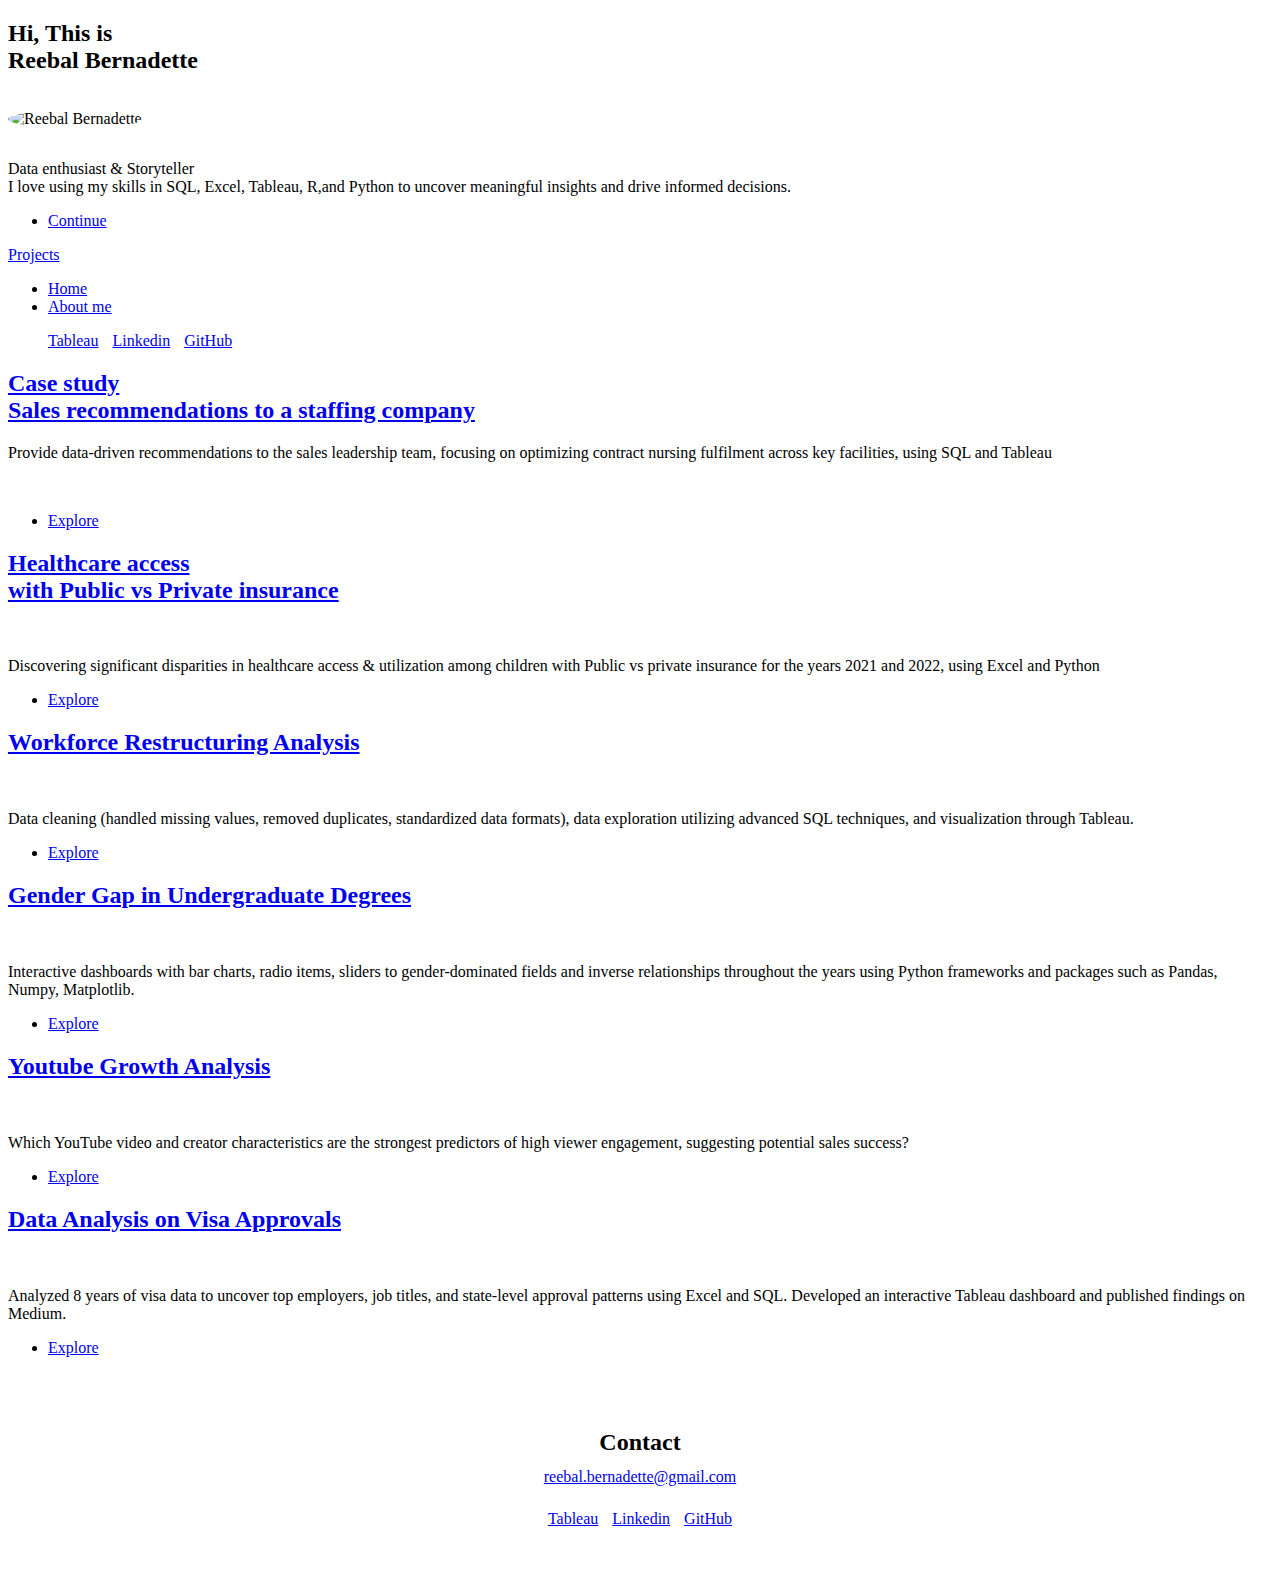
==== index.html @ a6f671ab "Update index.html" ====
<!DOCTYPE HTML>
<!--
	Massively by HTML5 UP
	html5up.net | @ajlkn
	Free for personal and commercial use under the CCA 3.0 license (html5up.net/license)
-->
<html>
	<head>
		<title>Reebal Bernadette's Portfolio</title>
		<meta charset="utf-8" />
		<meta name="viewport" content="width=device-width, initial-scale=1, user-scalable=no" />
		<link rel="stylesheet" href="assets/css/main.css" />
		<noscript><link rel="stylesheet" href="assets/css/noscript.css" /></noscript>
	</head>
	<body class="is-preload">

		<!-- Wrapper -->
			<div id="wrapper" class="fade-in">

				<!-- Intro -->
					<div id="intro">
						<h2>Hi, This is<br />
						Reebal Bernadette</h2>
						<img src="./images/me3.jpeg" alt="Reebal Bernadette" style="width: 200px; height: auto; border-radius: 50%; margin: 1em 0;">
						<p>Data enthusiast & Storyteller <br />
						I love using my skills in SQL, Excel, Tableau, R,and Python to uncover meaningful insights and drive informed decisions.</p>
						<ul class="actions">
							<li><a href="#header" class="button icon solid solo fa-arrow-down scrolly">Continue</a></li>
						</ul>
					</div>

				<!-- Header -->
					<header id="header">
						<a href="index.html" class="logo">Projects</a>
					</header>

				<!-- Nav -->
					<nav id="nav">
						<ul class="links">
							<li class="active"><a href="index.html">Home</a></li>
							<li><a href="aboutme.html">About me</a></li>
						</ul>
						<ul class="icons">
							<li style="display: inline; margin-right: 10px;">
								<a href="https://public.tableau.com/app/profile/reebal.bernadette/vizzes" class="icon-tableau-icon-svgrepo-com"><span class="label">Tableau</span></a>
							</li>
							<li style="display: inline; margin-right: 10px;">
								<a href="https://www.linkedin.com/in/reebal-bernadette/" class="icon brands alt fa-linkedin"><span class="label">Linkedin</span></a>
							</li>
							<li style="display: inline;">
								<a href="https://github.com/Reebal/Projects" class="icon brands alt fa-github"><span class="label">GitHub</span></a>
							</li>
						</ul>
					</nav>

				<!-- Main -->
					<div id="main">
						<!-- Featured Post -->
						<article class="post featured">
							<header class="major">
								
								<h2><a href="https://github.com/Reebal/Projects/blob/main/Case%20study%3A%20sales%20recommendations%20to%20company%20XYZ/case_study.pdf">Case study <br /> Sales recommendations to a staffing company
								</a></h2>
								<p>Provide data-driven recommendations to the sales leadership team, 
									focusing on optimizing contract nursing fulfilment across key facilities, using SQL and Tableau</p>
							</header>
							<a href="https://github.com/Reebal/Projects/blob/main/Case%20study%3A%20sales%20recommendations%20to%20company%20XYZ/case_study.pdf" class="image main"><img src="images/case_study.jpg" alt="" /></a>
							<ul class="actions special">
								<li><a href="https://github.com/Reebal/Projects/blob/main/Case%20study%3A%20sales%20recommendations%20to%20company%20XYZ/case_study.pdf" class="button large">Explore</a></li>
							</ul>
						</article>

			
								

						<!-- Posts -->
							<section class="posts">
			

								<article>
									<header>
									
										<h2><a href="https://github.com/Reebal/Projects/blob/main/Insurance_health(Excel%2C%20Python)/Insurance_health_comparison.pdf">Healthcare access <br /> with Public vs Private insurance
										</a></h2>
									</header>
									<a href="https://github.com/Reebal/Projects/blob/main/Insurance_health(Excel%2C%20Python)/Insurance_health_comparison.pdf" class="image fit"><img src="images/pic1.jpeg" alt="" /></a>
									<p>Discovering significant disparities in healthcare access & utilization among children with 
										Public vs private insurance for the years 2021 and 2022, using Excel and Python</p>
									<ul class="actions special">
										<li><a href="https://github.com/Reebal/Projects/blob/main/Insurance_health(Excel%2C%20Python)/Insurance_health_comparison.pdf" class="button">Explore</a></li>
									</ul>
							</article>
								<article>
									<header>
										
										<h2><a href="https://github.com/Reebal/Projects/blob/main/data_cleaning_exploration(MySQL%2C%20Tableau)/Data_cleaning_exploration.pdf">Workforce Restructuring Analysis<br />
										</a></h2>
									</header>
									<a href="https://github.com/Reebal/Projects/blob/main/data_cleaning_exploration(MySQL%2C%20Tableau)/Data_cleaning_exploration.pdf" class="image fit"><img src="images/workforce.jpeg" alt="" /></a>
									<p>Data cleaning (handled missing values, removed duplicates, standardized data formats), data exploration utilizing advanced SQL techniques, and visualization through Tableau.</p>
									<ul class="actions special">
										<li><a href="https://github.com/Reebal/Projects/blob/main/data_cleaning_exploration(MySQL%2C%20Tableau)/Data_cleaning_exploration.pdf" class="button">Explore</a></li>
									</ul>
								</article>
								<article>
									<header>
										
										<h2><a href="https://github.com/Reebal/Projects/blob/main/data-manipulation-visualization-analysing-gender-gap/Analysing%20the%20gender%20gap%20in%20college%20degrees.ipynb">Gender Gap in Undergraduate Degrees<br />
										</a></h2>
									</header>
									<a href="https://github.com/Reebal/Projects/blob/main/data-manipulation-visualization-analysing-gender-gap/Analysing%20the%20gender%20gap%20in%20college%20degrees.ipynb" class="image fit"><img src="images/gendergap.jpg" alt="" /></a>
									<p>Interactive dashboards with bar charts, radio items, sliders to gender-dominated fields and inverse relationships throughout the years
										using Python frameworks and packages such as Pandas, Numpy, Matplotlib. 
										</p>
									<ul class="actions special">
										<li><a href="https://github.com/Reebal/Projects/blob/main/data-manipulation-visualization-analysing-gender-gap/Analysing%20the%20gender%20gap%20in%20college%20degrees.ipynb" class="button">Explore</a></li>
									</ul>
								</article>
								<article>
									<header>
										
										<h2><a href="https://github.com/Reebal/Projects/blob/main/Empirical-research-factors%20influencing%20YouTube%20video%20success/Youtube_growth_analysis.pdf">Youtube Growth Analysis<br />
										</a></h2>
									</header>
									<a href="https://github.com/Reebal/Projects/blob/main/Empirical-research-factors%20influencing%20YouTube%20video%20success/Youtube_growth_analysis.pdf" class="image fit"><img src="images/youtube.jpeg" alt="" /></a>
									<p>Which YouTube video and creator characteristics are the strongest predictors of high viewer engagement, suggesting potential sales success?</p>
									<ul class="actions special">
										<li><a href="https://github.com/Reebal/Projects/blob/main/Empirical-research-factors%20influencing%20YouTube%20video%20success/Youtube_growth_analysis.pdf" class="button">Explore</a></li>
									</ul>
								</article>
								<article>
									<header>
										<h2><a href="https://github.com/Reebal/Projects/blob/main/H1B/H1B-trends_and_insights.pdf">Data Analysis on Visa Approvals<br />
										</a></h2>
									</header>
									<a href="https://github.com/Reebal/Projects/blob/main/H1B/H1B-trends_and_insights.pdf" class="image fit"><img src="images/visa.jpeg" alt="" /></a>
									<p>Analyzed 8 years of visa data to uncover top employers, job titles, and state-level approval patterns using Excel and SQL. 
										Developed an interactive Tableau dashboard and published findings on Medium.</p>
									<ul class="actions special">
										<li><a href="https://github.com/Reebal/Projects/blob/main/H1B/H1B-trends_and_insights.pdf" class="button">Explore</a></li>
									</ul>
								</article>
	
							</section>

						<!-- Footer -->
							

					</div>

					<!-- Footer -->
					<footer id="footer" style="padding: 2rem 0; text-align: center;">
						<section>
							<h3 style="font-size: 1.5em; margin-bottom: 0.5em;">Contact</h3> <!-- Larger font and centered -->
							<div style="margin: 0.5em 0;">
								<a href="mailto:info@untitled.tld" style="display: inline-block;">reebal.bernadette@gmail.com</a>
							</div> <!-- Email underneath, centered using div -->
							<ul class="icons alt" style="list-style: none; padding: 0; display: inline-block;">
								<li style="display: inline; margin-right: 10px;">
									<a href="https://public.tableau.com/app/profile/reebal.bernadette/vizzes" class="icon-tableau-icon-svgrepo-com"><span class="label">Tableau</span></a>
								</li>
								<li style="display: inline; margin-right: 10px;">
									<a href="https://www.linkedin.com/in/reebal-bernadette/" class="icon brands alt fa-linkedin"><span class="label">Linkedin</span></a>
								</li>
								<li style="display: inline;">
									<a href="https://github.com/Reebal/Projects" class="icon brands alt fa-github"><span class="label">GitHub</span></a>
								</li>
							</ul>
						</section>
					</footer>

				<!-- Footer -->
					<!-- <footer id="footer"> -->
						<!-- <section>
							<form method="post" action="#">
								<div class="fields">
									<div class="field">
										<label for="name">Name</label>
										<input type="text" name="name" id="name" />
									</div>
									<div class="field">
										<label for="email">Email</label>
										<input type="text" name="email" id="email" />
									</div>
									<div class="field">
										<label for="message">Message</label>
										<textarea name="message" id="message" rows="3"></textarea>
									</div>
								</div>
								<ul class="actions">
									<li><input type="submit" value="Send Message" /></li>
								</ul>
							</form>
						</section> -->
						<!-- <section class="split contact">
							<section class="alt">
								<h3>Address</h3>
								<p>1234 Somewhere Road #87257<br />
								Nashville, TN 00000-0000</p>
							</section>
							<section>
								<h3>Phone</h3>
								<p><a href="#">(000) 000-0000</a></p>
							</section>
							<section>
								<h3>Email</h3>
								<p><a href="#">info@untitled.tld</a></p>
							</section>
							<section>
								<h3>Social</h3>
								<ul class="icons alt">
									<li><a href="#" class="icon brands alt fa-twitter"><span class="label">Twitter</span></a></li>
									<li><a href="#" class="icon brands alt fa-facebook-f"><span class="label">Facebook</span></a></li>
									<li><a href="#" class="icon brands alt fa-instagram"><span class="label">Instagram</span></a></li>
									<li><a href="#" class="icon brands alt fa-github"><span class="label">GitHub</span></a></li>
								</ul>
							</section>
						</section>
					</footer> -->

				

			</div>

		<!-- Scripts -->
			<script src="assets/js/jquery.min.js"></script>
			<script src="assets/js/jquery.scrollex.min.js"></script>
			<script src="assets/js/jquery.scrolly.min.js"></script>
			<script src="assets/js/browser.min.js"></script>
			<script src="assets/js/breakpoints.min.js"></script>
			<script src="assets/js/util.js"></script>
			<script src="assets/js/main.js"></script>

	</body>
</html>
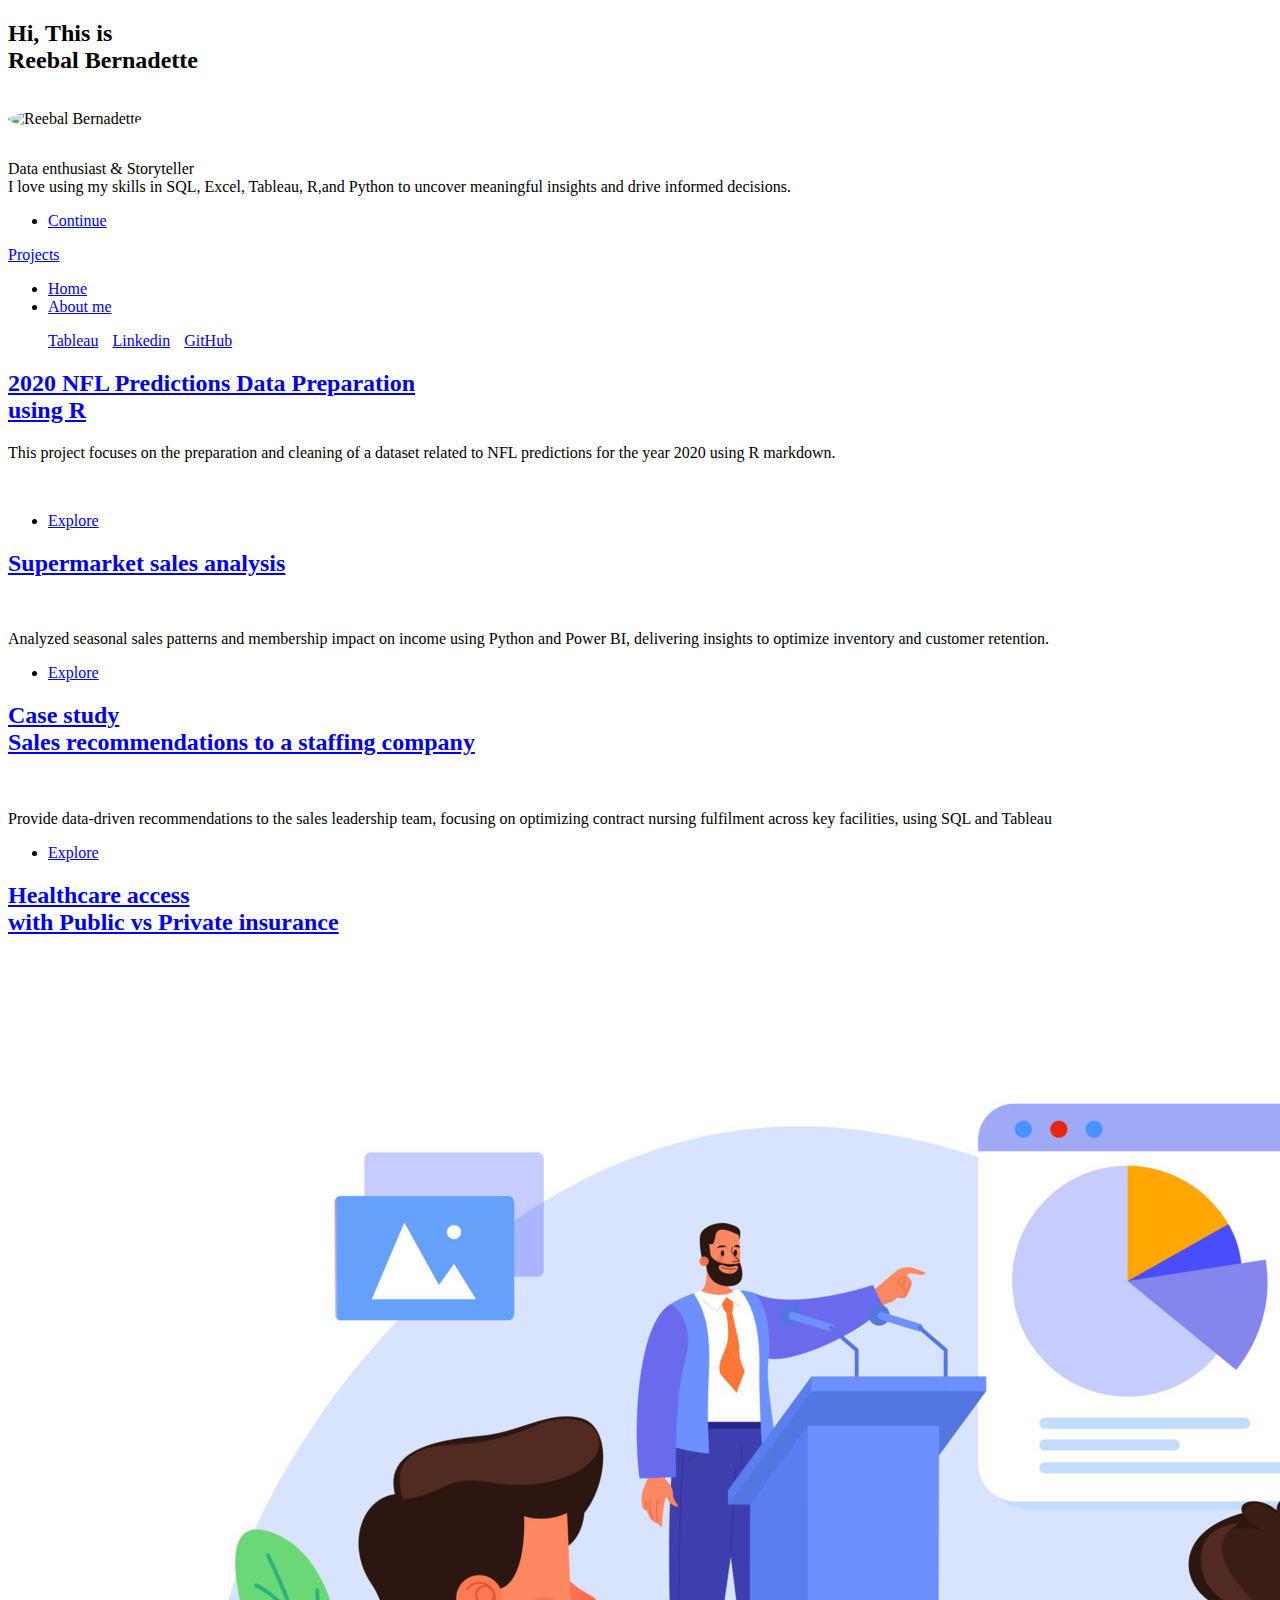
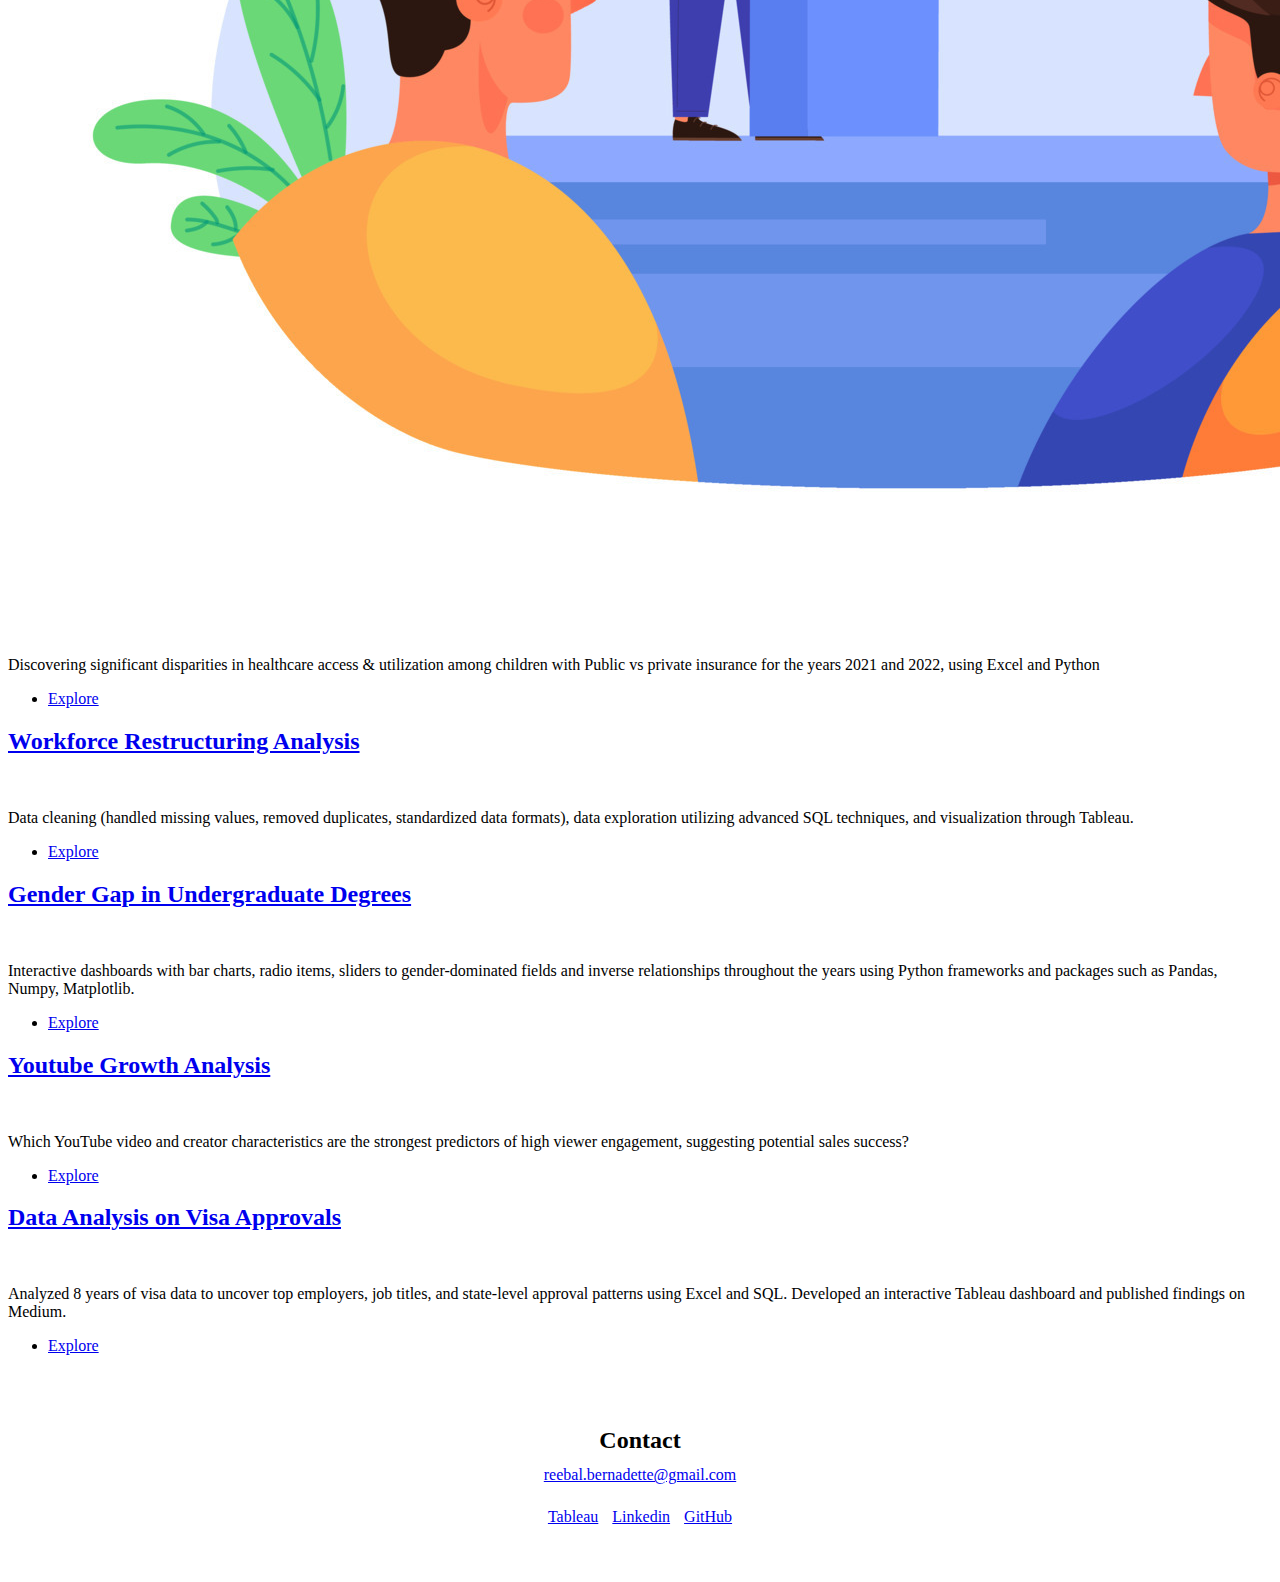
==== commit db933540: "Add files via upload" ====
--- a/index.html
+++ b/index.html
@@ -56,17 +56,17 @@
 				<!-- Main -->
 					<div id="main">
 						<!-- Featured Post -->
-						<article class="post featured">
+
+						<article class="post featured"></article>
 							<header class="major">
 								
-								<h2><a href="https://github.com/Reebal/Projects/blob/main/Case%20study%3A%20sales%20recommendations%20to%20company%20XYZ/case_study.pdf">Case study <br /> Sales recommendations to a staffing company
+								<h2><a href="https://github.com/Reebal/Projects/blob/main/2020%20NFL%20Predictions%20Data%20Preparation%20using%20R/data_prep_nfl.html">2020 NFL Predictions Data Preparation <br /> using R
 								</a></h2>
-								<p>Provide data-driven recommendations to the sales leadership team, 
-									focusing on optimizing contract nursing fulfilment across key facilities, using SQL and Tableau</p>
+								<p>This project focuses on the preparation and cleaning of a dataset related to NFL predictions for the year 2020 using R markdown.</p>
 							</header>
-							<a href="https://github.com/Reebal/Projects/blob/main/Case%20study%3A%20sales%20recommendations%20to%20company%20XYZ/case_study.pdf" class="image main"><img src="images/case_study.jpg" alt="" /></a>
+							<a href="https://github.com/Reebal/Projects/blob/main/2020%20NFL%20Predictions%20Data%20Preparation%20using%20R/data_prep_nfl.html" class="image main"><img src="images/nfl.jpg" alt="" /></a>
 							<ul class="actions special">
-								<li><a href="https://github.com/Reebal/Projects/blob/main/Case%20study%3A%20sales%20recommendations%20to%20company%20XYZ/case_study.pdf" class="button large">Explore</a></li>
+								<li><a href="https://github.com/Reebal/Projects/blob/main/2020%20NFL%20Predictions%20Data%20Preparation%20using%20R/data_prep_nfl.html" class="button large">Explore</a></li>
 							</ul>
 						</article>
 
@@ -75,6 +75,31 @@
 
 						<!-- Posts -->
 							<section class="posts">
+								<article></article>
+									<header>
+									
+										<h2><a href="https://github.com/Reebal/Projects/blob/main/supermarket_sales_analysis/supermarket_sales.ipynb">Supermarket sales analysis <br />
+										</a></h2>
+									</header>
+									<a href="https://github.com/Reebal/Projects/blob/main/supermarket_sales_analysis/supermarket_sales.ipynb" class="image fit"><img src="images/supermarket.jpeg" alt="" /></a>
+									<p>Analyzed seasonal sales patterns and membership impact on income using Python and Power BI, delivering insights to optimize inventory and customer retention.</p>
+									<ul class="actions special">
+										<li><a href="https://github.com/Reebal/Projects/blob/main/supermarket_sales_analysis/supermarket_sales.ipynb" class="button">Explore</a></li>
+									</ul>
+							</article>
+								<article></article>
+									<header>
+									
+										<h2><a href="https://github.com/Reebal/Projects/blob/main/Case%20study%3A%20sales%20recommendations%20to%20company%20XYZ/case_study.pdf">Case study <br /> Sales recommendations to a staffing company
+										</a></h2>
+									</header>
+									<a href="https://github.com/Reebal/Projects/blob/main/Case%20study%3A%20sales%20recommendations%20to%20company%20XYZ/case_study.pdf" class="image fit"><img src="images/pic1.jpeg" alt="" /></a>
+									<p>Provide data-driven recommendations to the sales leadership team, 
+										focusing on optimizing contract nursing fulfilment across key facilities, using SQL and Tableau</p>
+									<ul class="actions special">
+										<li><a href="https://github.com/Reebal/Projects/blob/main/Case%20study%3A%20sales%20recommendations%20to%20company%20XYZ/case_study.pdf" class="button">Explore</a></li>
+									</ul>
+							</article>
 			
 
 								<article>
@@ -83,7 +108,7 @@
 										<h2><a href="https://github.com/Reebal/Projects/blob/main/Insurance_health(Excel%2C%20Python)/Insurance_health_comparison.pdf">Healthcare access <br /> with Public vs Private insurance
 										</a></h2>
 									</header>
-									<a href="https://github.com/Reebal/Projects/blob/main/Insurance_health(Excel%2C%20Python)/Insurance_health_comparison.pdf" class="image fit"><img src="images/pic1.jpeg" alt="" /></a>
+									<a href="https://github.com/Reebal/Projects/blob/main/Insurance_health(Excel%2C%20Python)/Insurance_health_comparison.pdf" class="image fit"><img src="images/case_study.jpg" alt="" /></a>
 									<p>Discovering significant disparities in healthcare access & utilization among children with 
 										Public vs private insurance for the years 2021 and 2022, using Excel and Python</p>
 									<ul class="actions special">
@@ -232,4 +257,4 @@
 			<script src="assets/js/main.js"></script>
 
 	</body>
-</html>
+</html>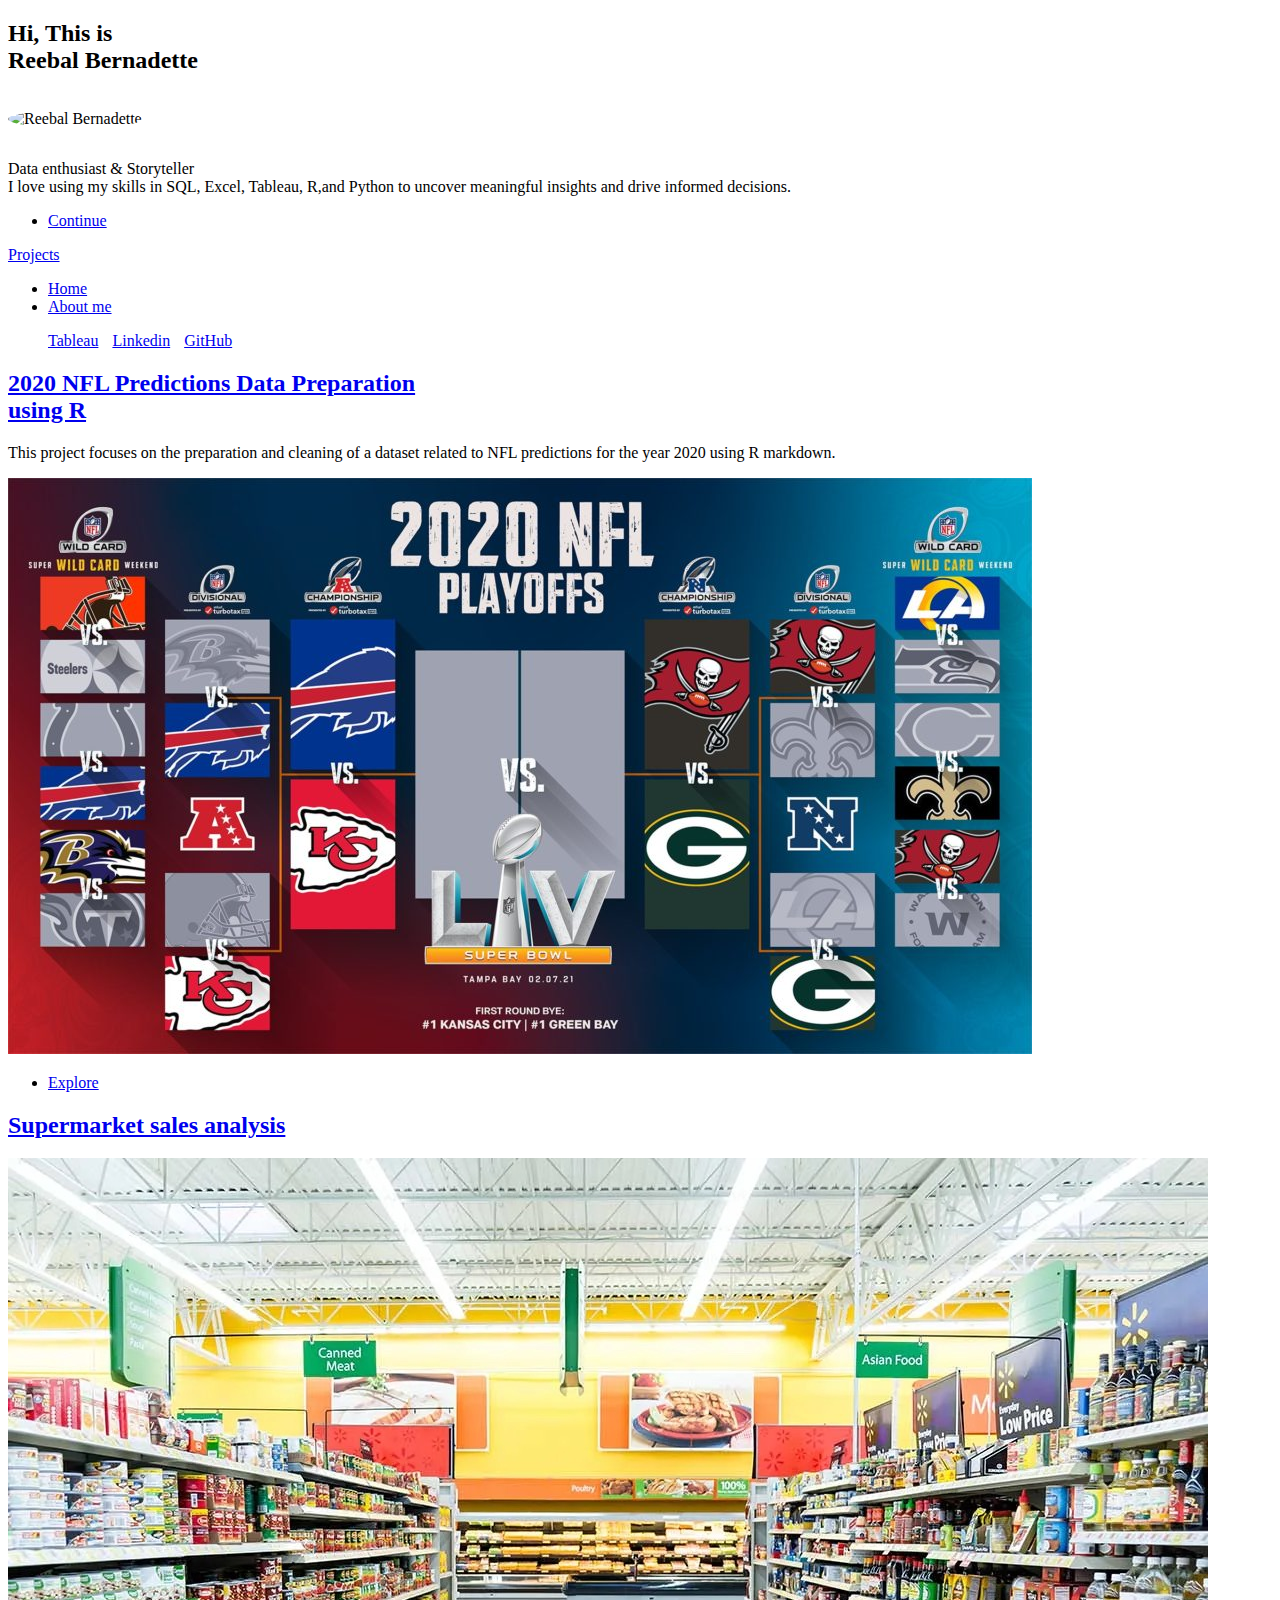
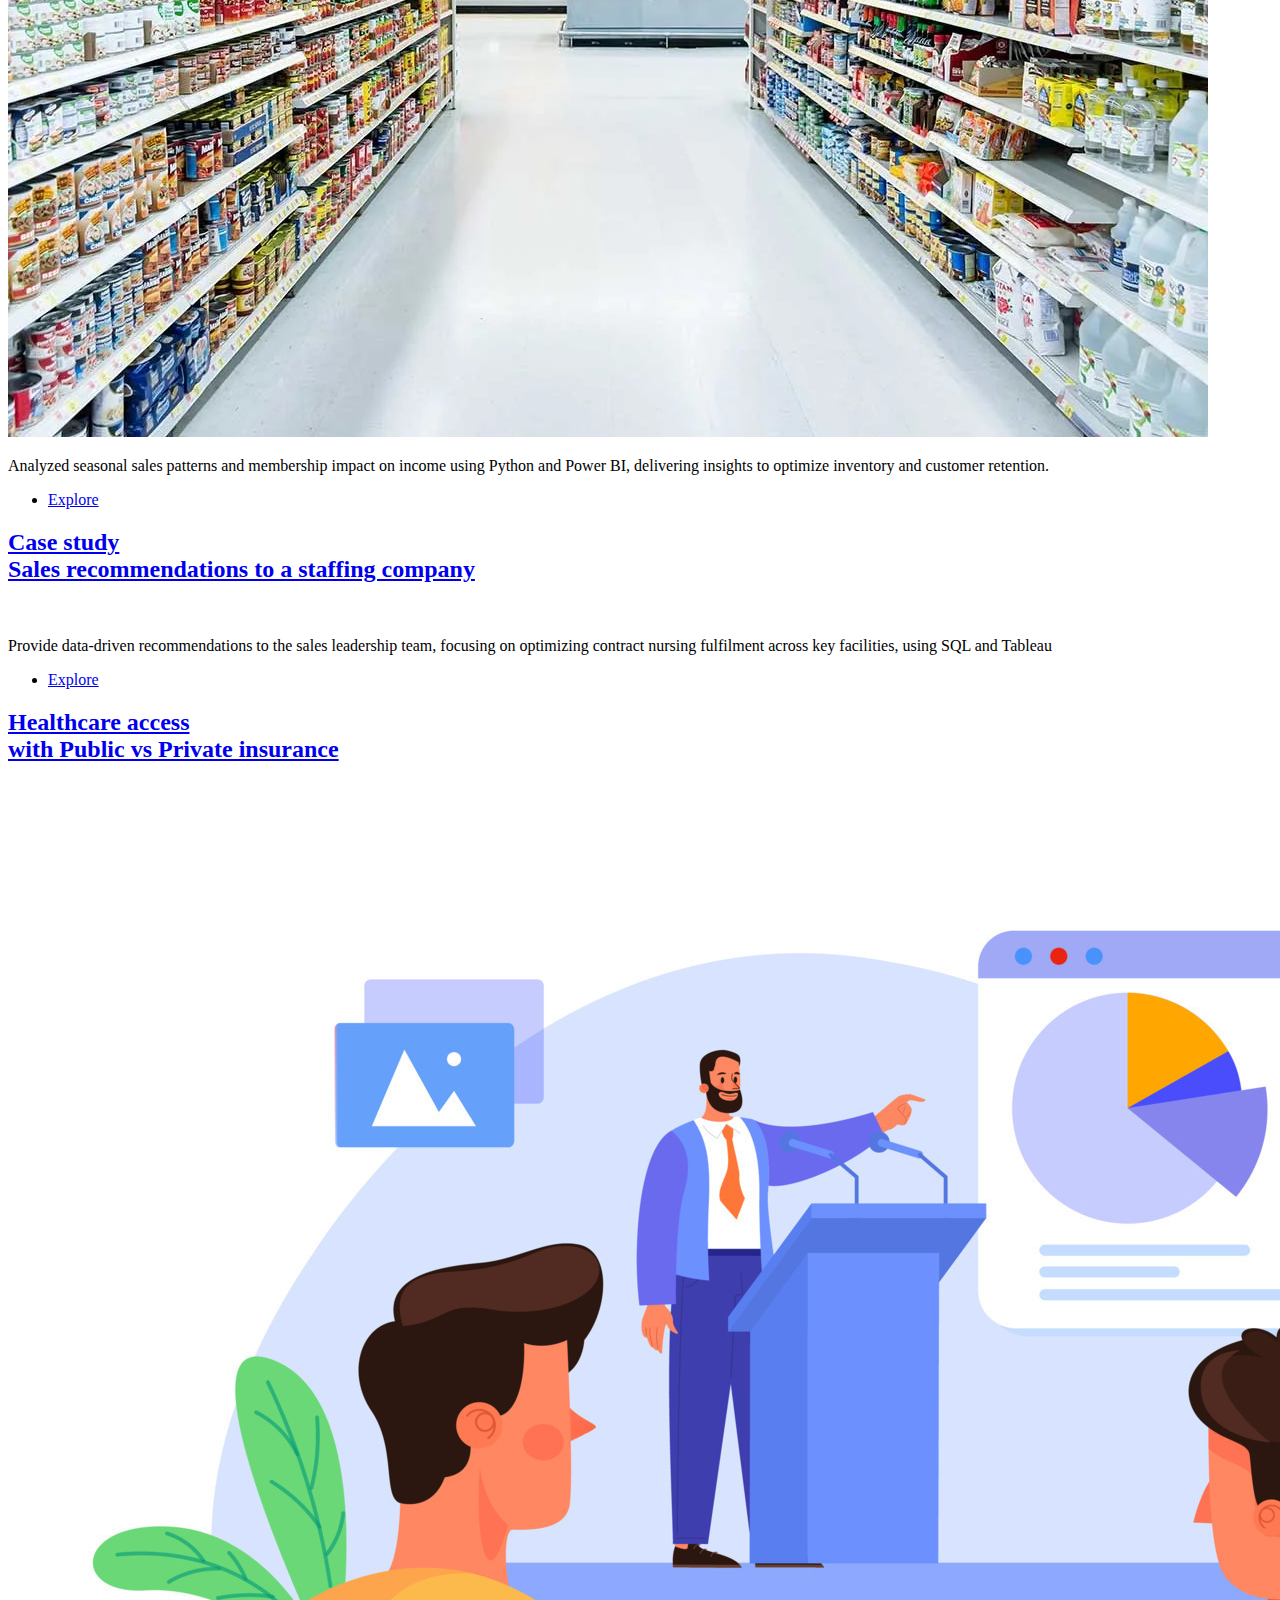
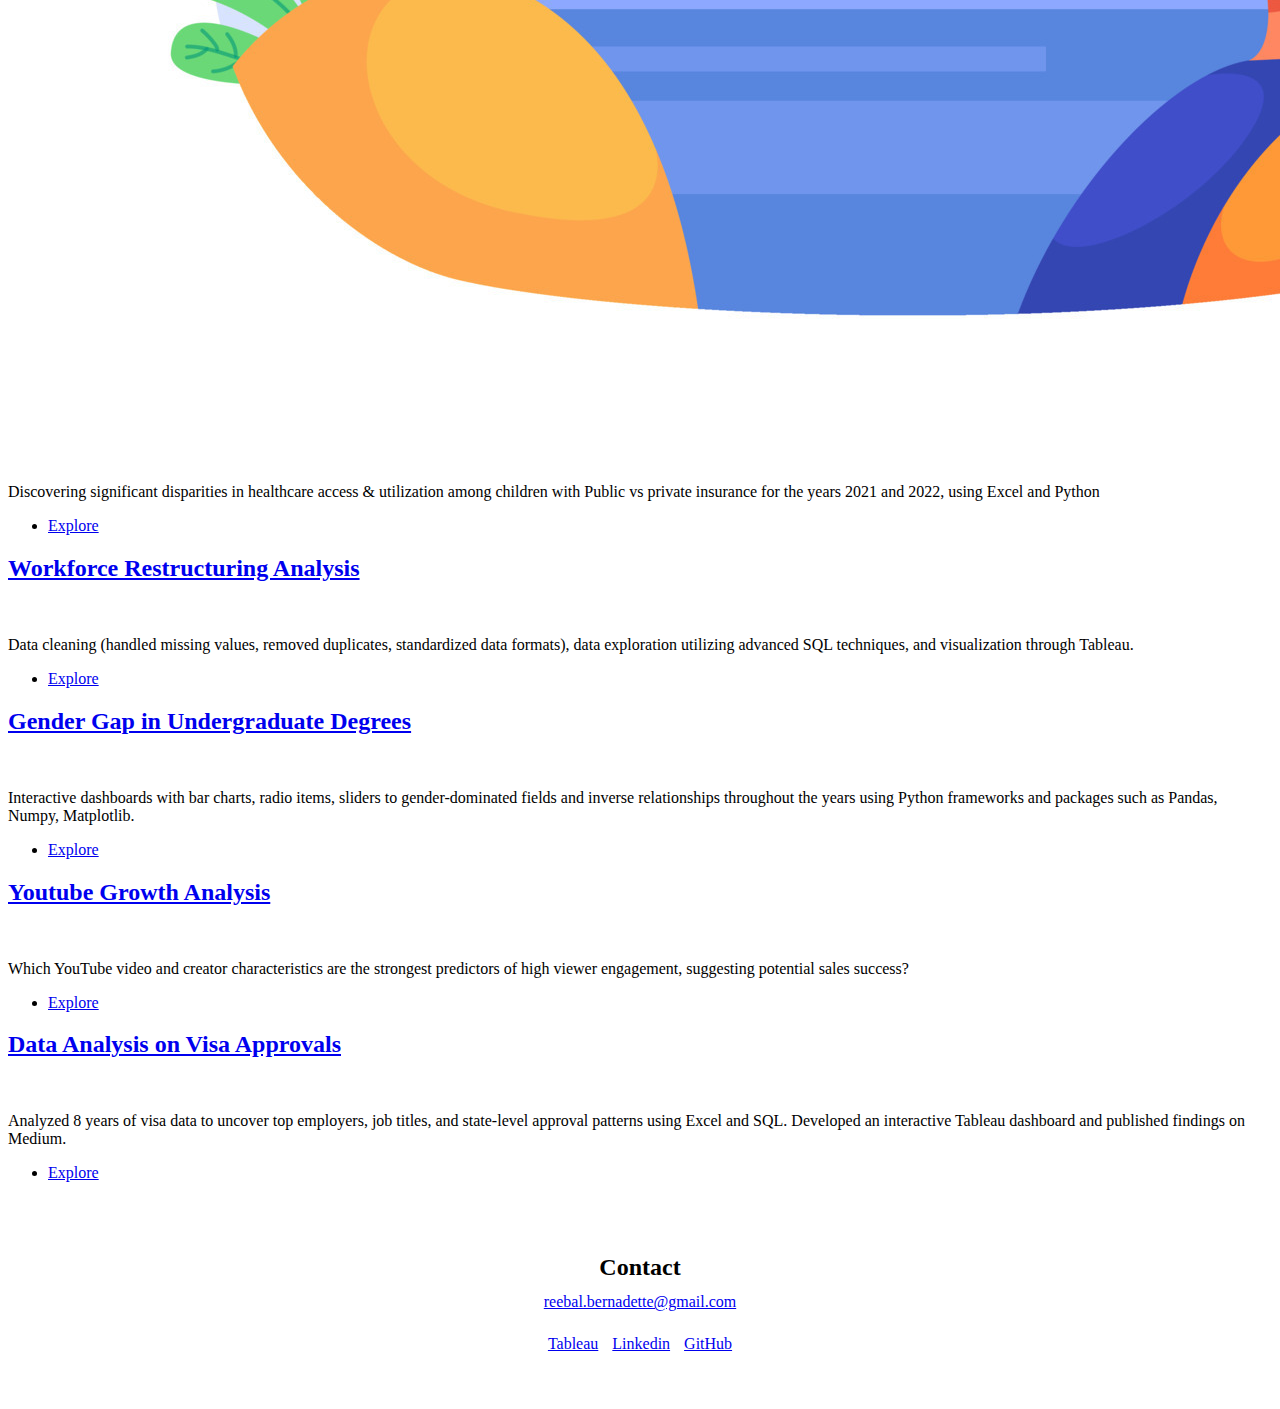
==== commit 25e04fbf: "Add files via upload" ====
--- a/index.html
+++ b/index.html
@@ -57,25 +57,25 @@
 					<div id="main">
 						<!-- Featured Post -->
 
-						<article class="post featured"></article>
+						<article class="post featured">
 							<header class="major">
 								
-								<h2><a href="https://github.com/Reebal/Projects/blob/main/2020%20NFL%20Predictions%20Data%20Preparation%20using%20R/data_prep_nfl.html">2020 NFL Predictions Data Preparation <br /> using R
+								<h2><a href="https://github.com/Reebal/Projects/blob/main/2020%20NFL%20Predictions%20Data%20Preparation%20using%20R/data_prep_nfl.knit.pdf">2020 NFL Predictions Data Preparation <br /> using R
 								</a></h2>
 								<p>This project focuses on the preparation and cleaning of a dataset related to NFL predictions for the year 2020 using R markdown.</p>
 							</header>
-							<a href="https://github.com/Reebal/Projects/blob/main/2020%20NFL%20Predictions%20Data%20Preparation%20using%20R/data_prep_nfl.html" class="image main"><img src="images/nfl.jpg" alt="" /></a>
+							<a href="https://github.com/Reebal/Projects/blob/main/2020%20NFL%20Predictions%20Data%20Preparation%20using%20R/data_prep_nfl.knit.pdf" class="image main"><img src="images/nfl.jpg" alt="" /></a>
 							<ul class="actions special">
-								<li><a href="https://github.com/Reebal/Projects/blob/main/2020%20NFL%20Predictions%20Data%20Preparation%20using%20R/data_prep_nfl.html" class="button large">Explore</a></li>
+								<li><a href="https://github.com/Reebal/Projects/blob/main/2020%20NFL%20Predictions%20Data%20Preparation%20using%20R/data_prep_nfl.knit.pdf" class="button large">Explore</a></li>
 							</ul>
-						</article>
+						</article></article>
 
 			
 								
 
 						<!-- Posts -->
 							<section class="posts">
-								<article></article>
+								<article>
 									<header>
 									
 										<h2><a href="https://github.com/Reebal/Projects/blob/main/supermarket_sales_analysis/supermarket_sales.ipynb">Supermarket sales analysis <br />
@@ -87,7 +87,7 @@
 										<li><a href="https://github.com/Reebal/Projects/blob/main/supermarket_sales_analysis/supermarket_sales.ipynb" class="button">Explore</a></li>
 									</ul>
 							</article>
-								<article></article>
+								<article>
 									<header>
 									
 										<h2><a href="https://github.com/Reebal/Projects/blob/main/Case%20study%3A%20sales%20recommendations%20to%20company%20XYZ/case_study.pdf">Case study <br /> Sales recommendations to a staffing company
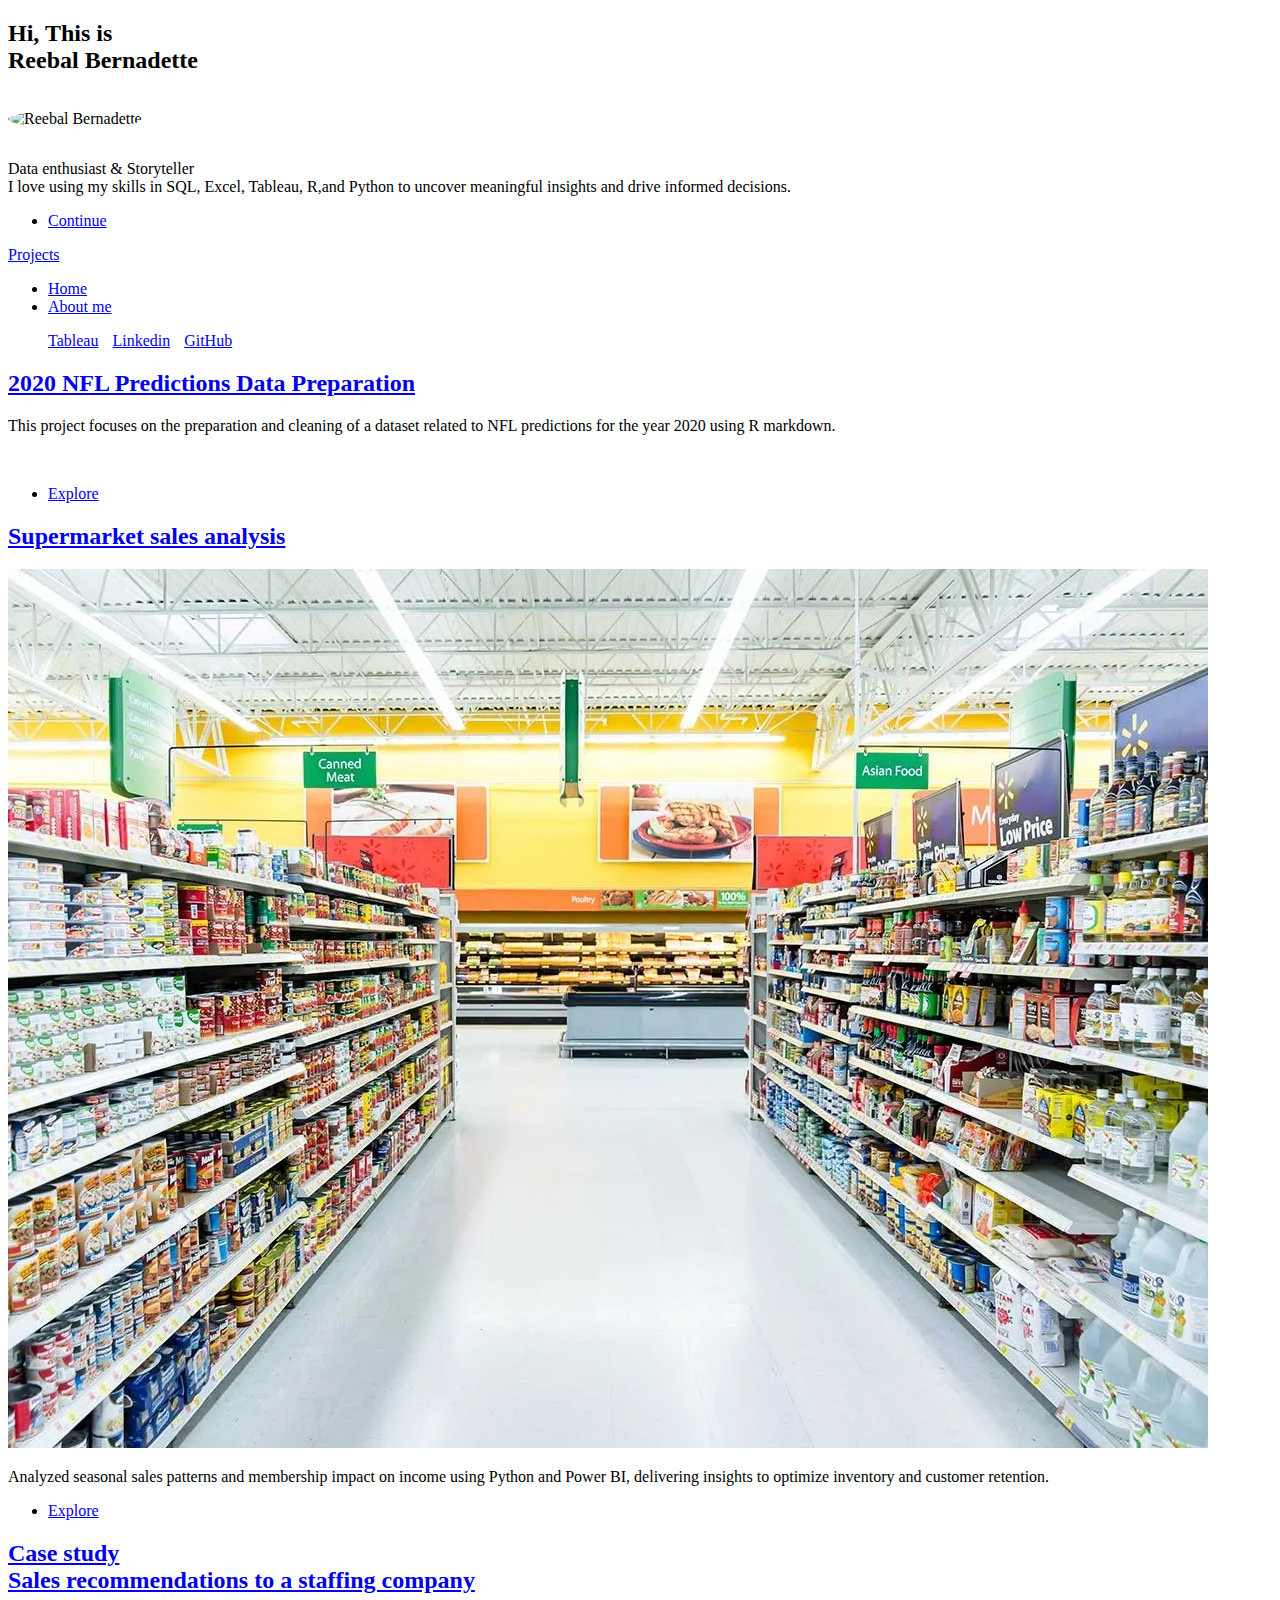
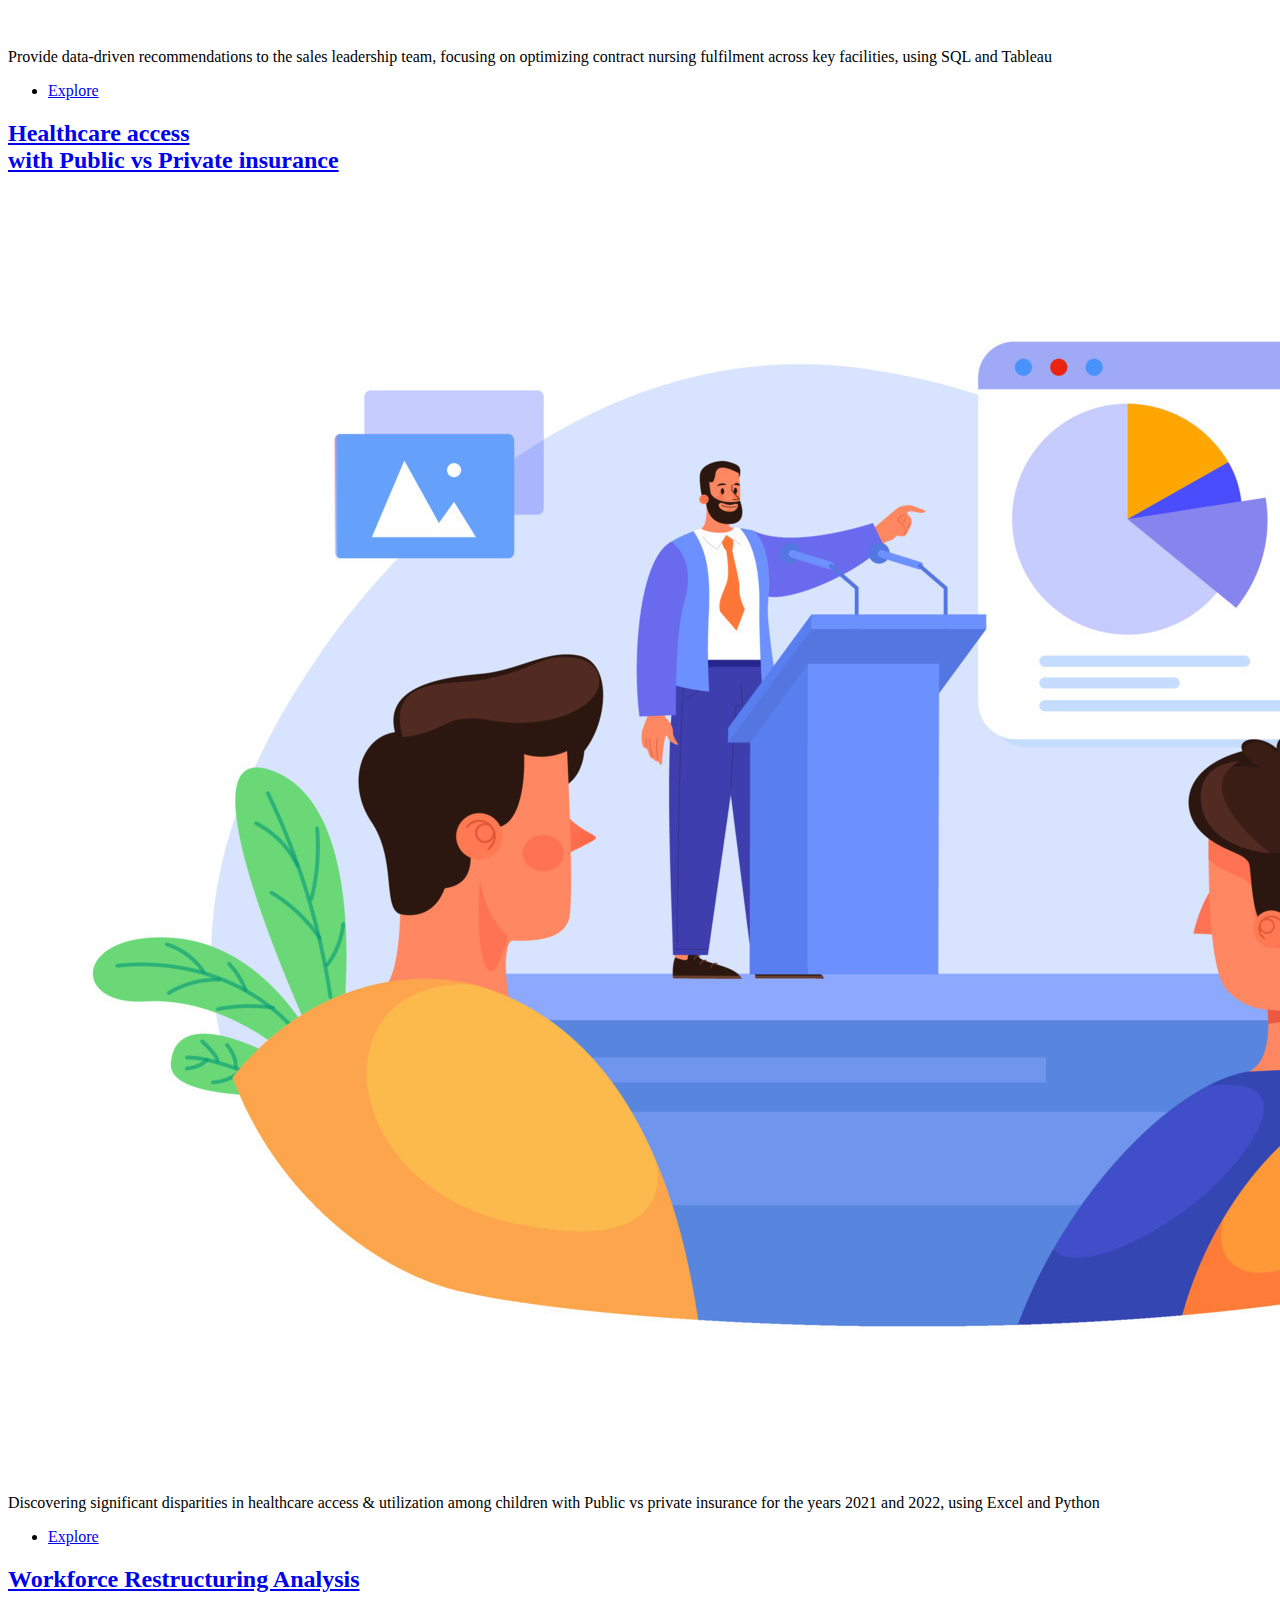
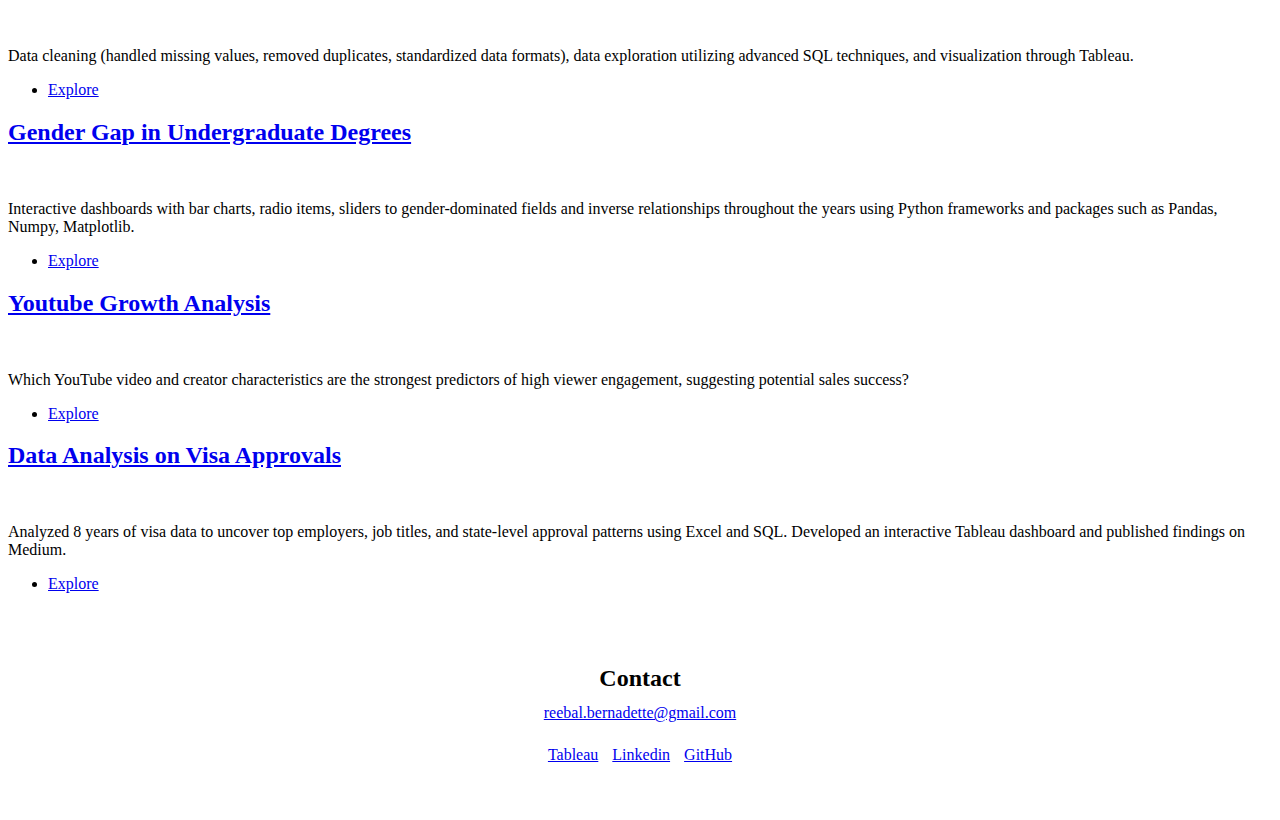
==== commit d0bee920: "Add files via upload" ====
--- a/index.html
+++ b/index.html
@@ -60,11 +60,11 @@
 						<article class="post featured">
 							<header class="major">
 								
-								<h2><a href="https://github.com/Reebal/Projects/blob/main/2020%20NFL%20Predictions%20Data%20Preparation%20using%20R/data_prep_nfl.knit.pdf">2020 NFL Predictions Data Preparation <br /> using R
+								<h2><a href="https://github.com/Reebal/Projects/blob/main/2020%20NFL%20Predictions%20Data%20Preparation%20using%20R/data_prep_nfl.knit.pdf">2020 NFL Predictions Data Preparation <br /> 
 								</a></h2>
 								<p>This project focuses on the preparation and cleaning of a dataset related to NFL predictions for the year 2020 using R markdown.</p>
 							</header>
-							<a href="https://github.com/Reebal/Projects/blob/main/2020%20NFL%20Predictions%20Data%20Preparation%20using%20R/data_prep_nfl.knit.pdf" class="image main"><img src="images/nfl.jpg" alt="" /></a>
+							<a href="https://github.com/Reebal/Projects/blob/main/2020%20NFL%20Predictions%20Data%20Preparation%20using%20R/data_prep_nfl.knit.pdf" class="image main"><img src="images/nfl_playoffs.jpg_large" alt="" /></a>
 							<ul class="actions special">
 								<li><a href="https://github.com/Reebal/Projects/blob/main/2020%20NFL%20Predictions%20Data%20Preparation%20using%20R/data_prep_nfl.knit.pdf" class="button large">Explore</a></li>
 							</ul>
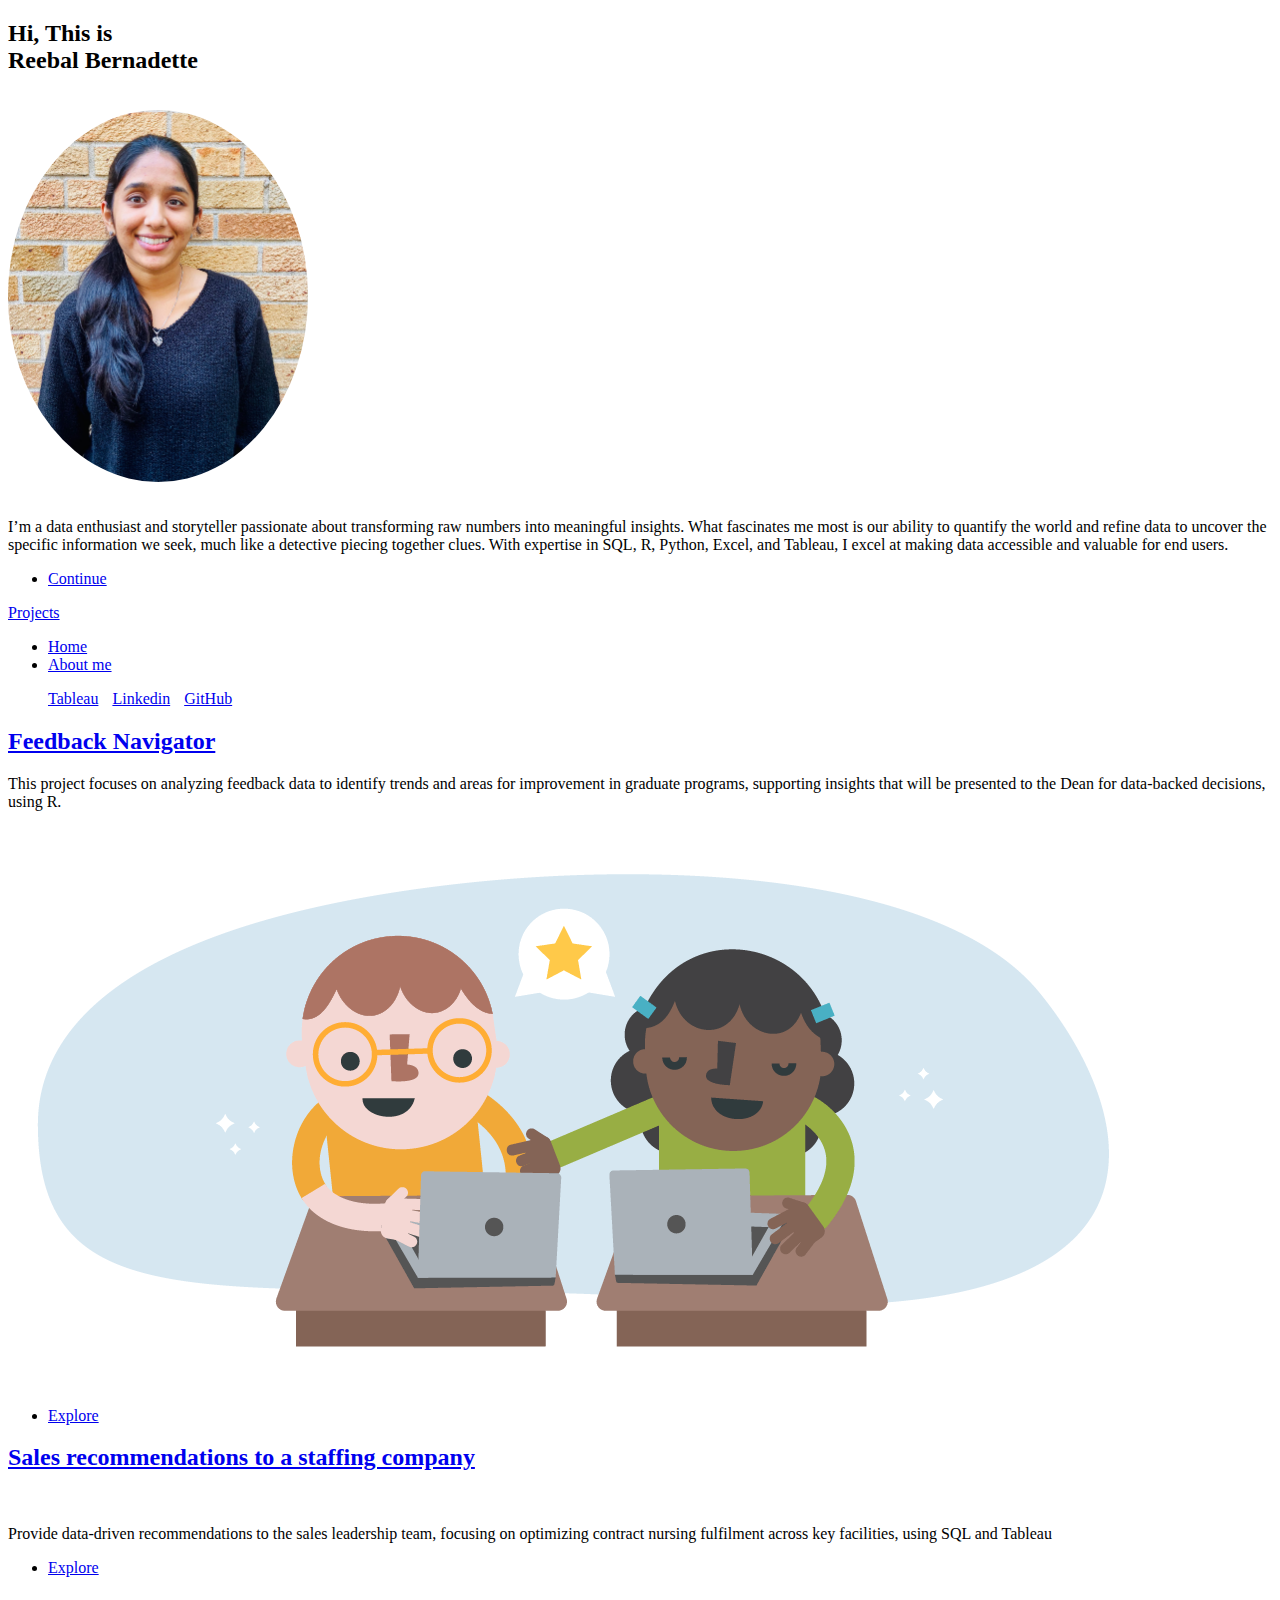
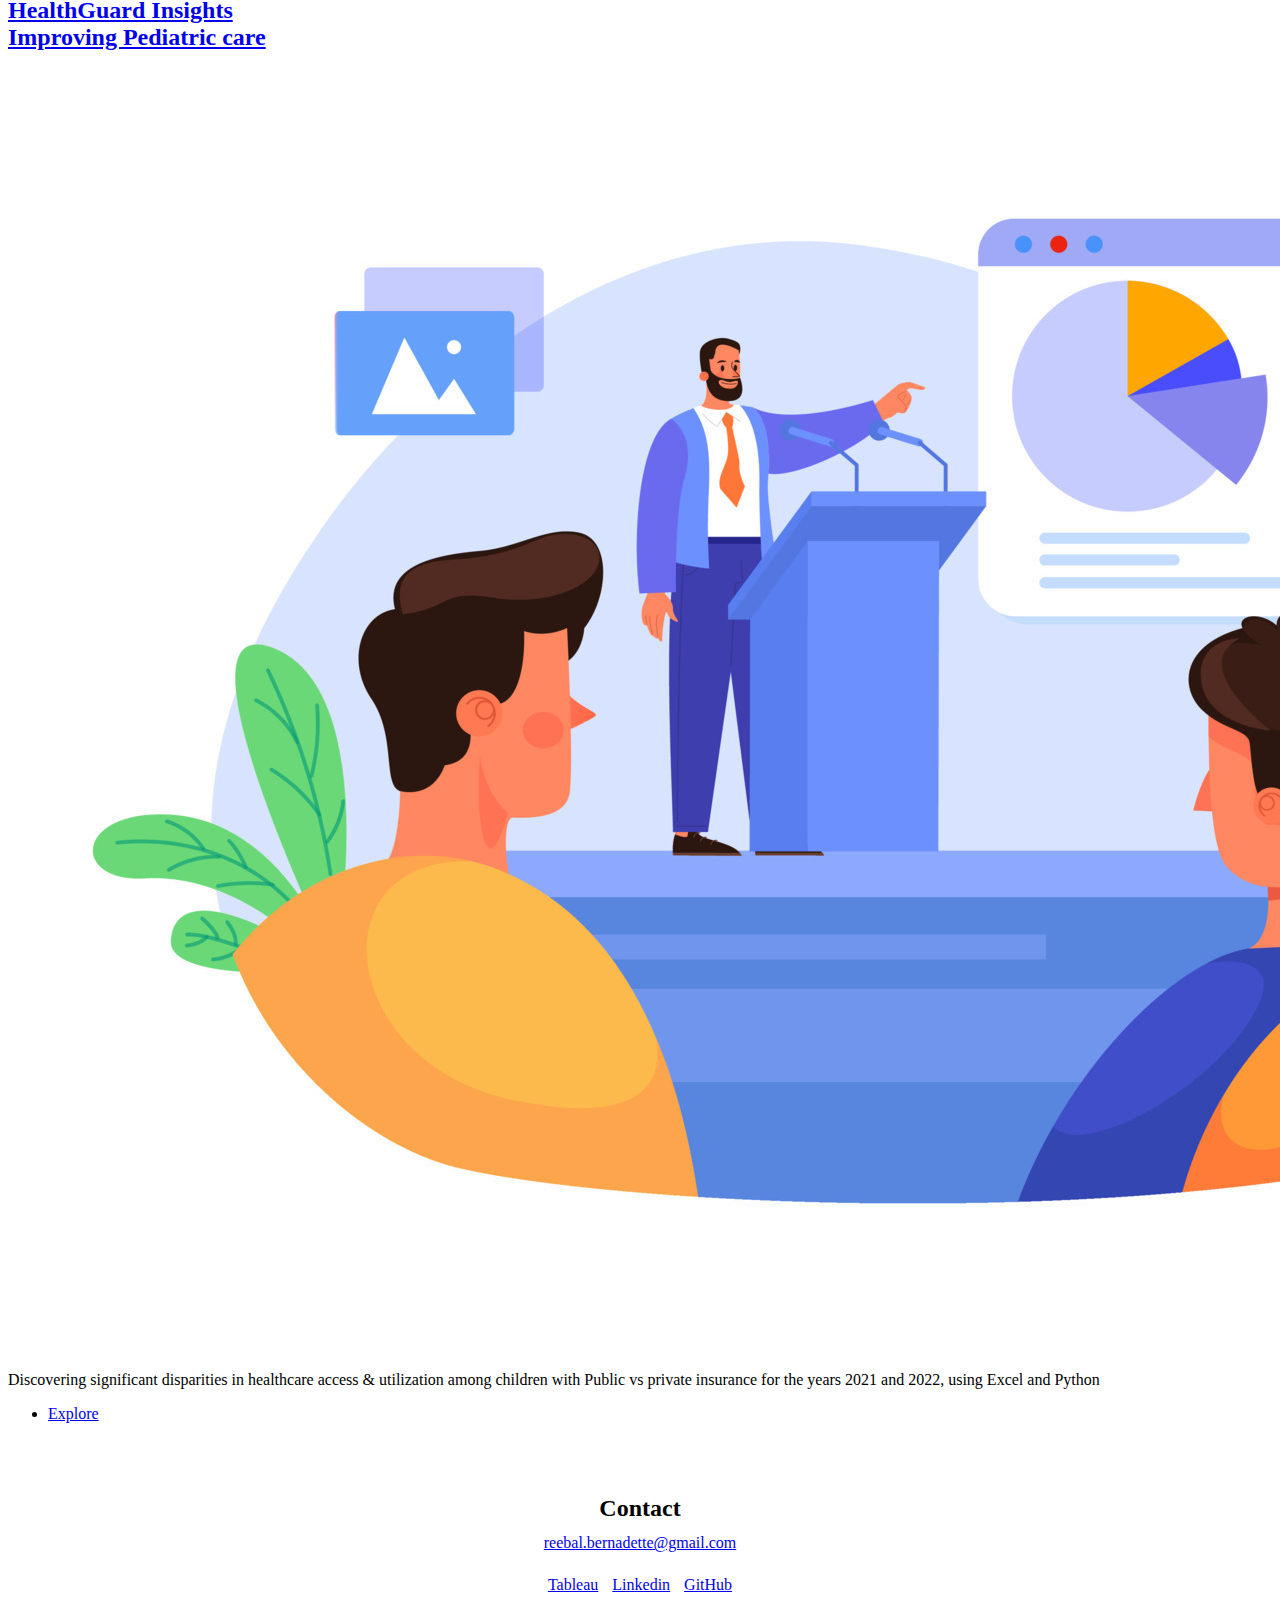
==== commit 6b0852ad: "Add files via upload" ====
--- a/index.html
+++ b/index.html
@@ -18,16 +18,20 @@
 			<div id="wrapper" class="fade-in">
 
 				<!-- Intro -->
+				
+		
 					<div id="intro">
 						<h2>Hi, This is<br />
 						Reebal Bernadette</h2>
-						<img src="./images/me3.jpeg" alt="Reebal Bernadette" style="width: 200px; height: auto; border-radius: 50%; margin: 1em 0;">
-						<p>Data enthusiast & Storyteller <br />
-						I love using my skills in SQL, Excel, Tableau, R,and Python to uncover meaningful insights and drive informed decisions.</p>
+						<img src="./images/my_pic.jpeg" alt="Reebal Bernadette" style="width: 300px; height: auto; border-radius: 50%; margin: 1em 0;">
+						<p>
+							I’m a data enthusiast and storyteller passionate about transforming raw numbers into meaningful insights. What fascinates me most is our ability to quantify the world and refine data to uncover the specific information we seek, much like a detective piecing together clues. With expertise in SQL, R, Python, Excel, and Tableau, I excel at making data accessible and valuable for end users.
+						</p>
 						<ul class="actions">
 							<li><a href="#header" class="button icon solid solo fa-arrow-down scrolly">Continue</a></li>
 						</ul>
 					</div>
+			
 
 				<!-- Header -->
 					<header id="header">
@@ -56,48 +60,34 @@
 				<!-- Main -->
 					<div id="main">
 						<!-- Featured Post -->
-
 						<article class="post featured">
 							<header class="major">
-								
-								<h2><a href="https://github.com/Reebal/Projects/blob/main/2020%20NFL%20Predictions%20Data%20Preparation%20using%20R/data_prep_nfl.knit.pdf">2020 NFL Predictions Data Preparation <br /> 
+								<h2><a href="https://github.com/Reebal/Feedback-Navigator/blob/main/README.md">Feedback Navigator<br /> 
 								</a></h2>
-								<p>This project focuses on the preparation and cleaning of a dataset related to NFL predictions for the year 2020 using R markdown.</p>
+								<p>This project focuses on analyzing feedback data to identify trends and areas for improvement in graduate programs, supporting insights that will be presented to the Dean for data-backed decisions, using R.</p>
 							</header>
-							<a href="https://github.com/Reebal/Projects/blob/main/2020%20NFL%20Predictions%20Data%20Preparation%20using%20R/data_prep_nfl.knit.pdf" class="image main"><img src="images/nfl_playoffs.jpg_large" alt="" /></a>
+							<a href="https://github.com/Reebal/Feedback-Navigator/blob/main/README.md" class="image main"><img src="images/feedback2.png" alt="" /></a>
 							<ul class="actions special">
-								<li><a href="https://github.com/Reebal/Projects/blob/main/2020%20NFL%20Predictions%20Data%20Preparation%20using%20R/data_prep_nfl.knit.pdf" class="button large">Explore</a></li>
+								<li><a href="https://github.com/Reebal/Feedback-Navigator/blob/main/README.md" class="button large">Explore</a></li>
 							</ul>
-						</article></article>
-
+						</article>
 			
 								
 
 						<!-- Posts -->
 							<section class="posts">
+								
 								<article>
 									<header>
 									
-										<h2><a href="https://github.com/Reebal/Projects/blob/main/supermarket_sales_analysis/supermarket_sales.ipynb">Supermarket sales analysis <br />
-										</a></h2>
-									</header>
-									<a href="https://github.com/Reebal/Projects/blob/main/supermarket_sales_analysis/supermarket_sales.ipynb" class="image fit"><img src="images/supermarket.jpeg" alt="" /></a>
-									<p>Analyzed seasonal sales patterns and membership impact on income using Python and Power BI, delivering insights to optimize inventory and customer retention.</p>
-									<ul class="actions special">
-										<li><a href="https://github.com/Reebal/Projects/blob/main/supermarket_sales_analysis/supermarket_sales.ipynb" class="button">Explore</a></li>
-									</ul>
-							</article>
-								<article>
-									<header>
-									
-										<h2><a href="https://github.com/Reebal/Projects/blob/main/Case%20study%3A%20sales%20recommendations%20to%20company%20XYZ/case_study.pdf">Case study <br /> Sales recommendations to a staffing company
-										</a></h2>
-									</header>
-									<a href="https://github.com/Reebal/Projects/blob/main/Case%20study%3A%20sales%20recommendations%20to%20company%20XYZ/case_study.pdf" class="image fit"><img src="images/pic1.jpeg" alt="" /></a>
+										<h2><a href="https://github.com/Reebal/Nursing-hours-fulfillment-analysis/blob/main/README.md">Sales recommendations to a staffing company
+										</a></h2>
+									</header>
+									<a href="https://github.com/Reebal/Nursing-hours-fulfillment-analysis/blob/main/README.md" class="image fit"><img src="images/pic1.jpeg" alt="" /></a>
 									<p>Provide data-driven recommendations to the sales leadership team, 
 										focusing on optimizing contract nursing fulfilment across key facilities, using SQL and Tableau</p>
 									<ul class="actions special">
-										<li><a href="https://github.com/Reebal/Projects/blob/main/Case%20study%3A%20sales%20recommendations%20to%20company%20XYZ/case_study.pdf" class="button">Explore</a></li>
+										<li><a href="https://github.com/Reebal/Nursing-hours-fulfillment-analysis/blob/main/README.md" class="button">Explore</a></li>
 									</ul>
 							</article>
 			
@@ -105,15 +95,28 @@
 								<article>
 									<header>
 									
-										<h2><a href="https://github.com/Reebal/Projects/blob/main/Insurance_health(Excel%2C%20Python)/Insurance_health_comparison.pdf">Healthcare access <br /> with Public vs Private insurance
-										</a></h2>
-									</header>
-									<a href="https://github.com/Reebal/Projects/blob/main/Insurance_health(Excel%2C%20Python)/Insurance_health_comparison.pdf" class="image fit"><img src="images/case_study.jpg" alt="" /></a>
+										<h2><a href="https://github.com/Reebal/HealthGuard-Insights-Improving-Pediatric-Care/blob/main/README.md">HealthGuard Insights <br /> Improving Pediatric care
+										</a></h2>
+									</header>
+									<a href="https://github.com/Reebal/HealthGuard-Insights-Improving-Pediatric-Care/blob/main/README.md" class="image fit"><img src="images/case_study.jpg" alt="" /></a>
 									<p>Discovering significant disparities in healthcare access & utilization among children with 
 										Public vs private insurance for the years 2021 and 2022, using Excel and Python</p>
 									<ul class="actions special">
-										<li><a href="https://github.com/Reebal/Projects/blob/main/Insurance_health(Excel%2C%20Python)/Insurance_health_comparison.pdf" class="button">Explore</a></li>
-									</ul>
+										<li><a href="https://github.com/Reebal/HealthGuard-Insights-Improving-Pediatric-Care/blob/main/README.md" class="button">Explore</a></li>
+									</ul>
+							</article>
+
+
+							<!-- <article>
+								<header>
+									<h2><a href="https://github.com/Reebal/Projects/blob/main/supermarket_sales_analysis/supermarket_sales.ipynb">Supermarket sales analysis <br />
+									</a></h2>
+								</header>
+								<a href="https://github.com/Reebal/Projects/blob/main/supermarket_sales_analysis/supermarket_sales.ipynb" class="image fit"><img src="images/supermarket.jpeg" alt="" /></a>
+								<p>Analyzed seasonal sales patterns and membership impact on income using Python and Power BI, delivering insights to optimize inventory and customer retention.</p>
+								<ul class="actions special">
+									<li><a href="https://github.com/Reebal/Projects/blob/main/supermarket_sales_analysis/supermarket_sales.ipynb" class="button">Explore</a></li>
+								</ul>
 							</article>
 								<article>
 									<header>
@@ -143,6 +146,17 @@
 								</article>
 								<article>
 									<header>
+										<h2><a href="https://github.com/Reebal/Projects/blob/main/2020%20NFL%20Predictions%20Data%20Preparation%20using%20R/data_prep_nfl.knit.pdf">2020 NFL Predictions Data Preparation <br /> 
+										</a></h2>
+									</header>
+									<a href="https://github.com/Reebal/Projects/blob/main/2020%20NFL%20Predictions%20Data%20Preparation%20using%20R/data_prep_nfl.knit.pdf" class="image fit"><img src="images/nfl_playoffs.jpg_large" alt="" /></a>
+									<p>This project focuses on the preparation and cleaning of a dataset related to NFL predictions for the year 2020 using R markdown.</p>
+									<ul class="actions special">
+										<li><a href="https://github.com/Reebal/Projects/blob/main/2020%20NFL%20Predictions%20Data%20Preparation%20using%20R/data_prep_nfl.knit.pdf" class="button">Explore</a></li>
+									</ul>
+							</article>
+								<article>
+									<header>
 										
 										<h2><a href="https://github.com/Reebal/Projects/blob/main/Empirical-research-factors%20influencing%20YouTube%20video%20success/Youtube_growth_analysis.pdf">Youtube Growth Analysis<br />
 										</a></h2>
@@ -164,7 +178,7 @@
 									<ul class="actions special">
 										<li><a href="https://github.com/Reebal/Projects/blob/main/H1B/H1B-trends_and_insights.pdf" class="button">Explore</a></li>
 									</ul>
-								</article>
+								</article> -->
 	
 							</section>
 
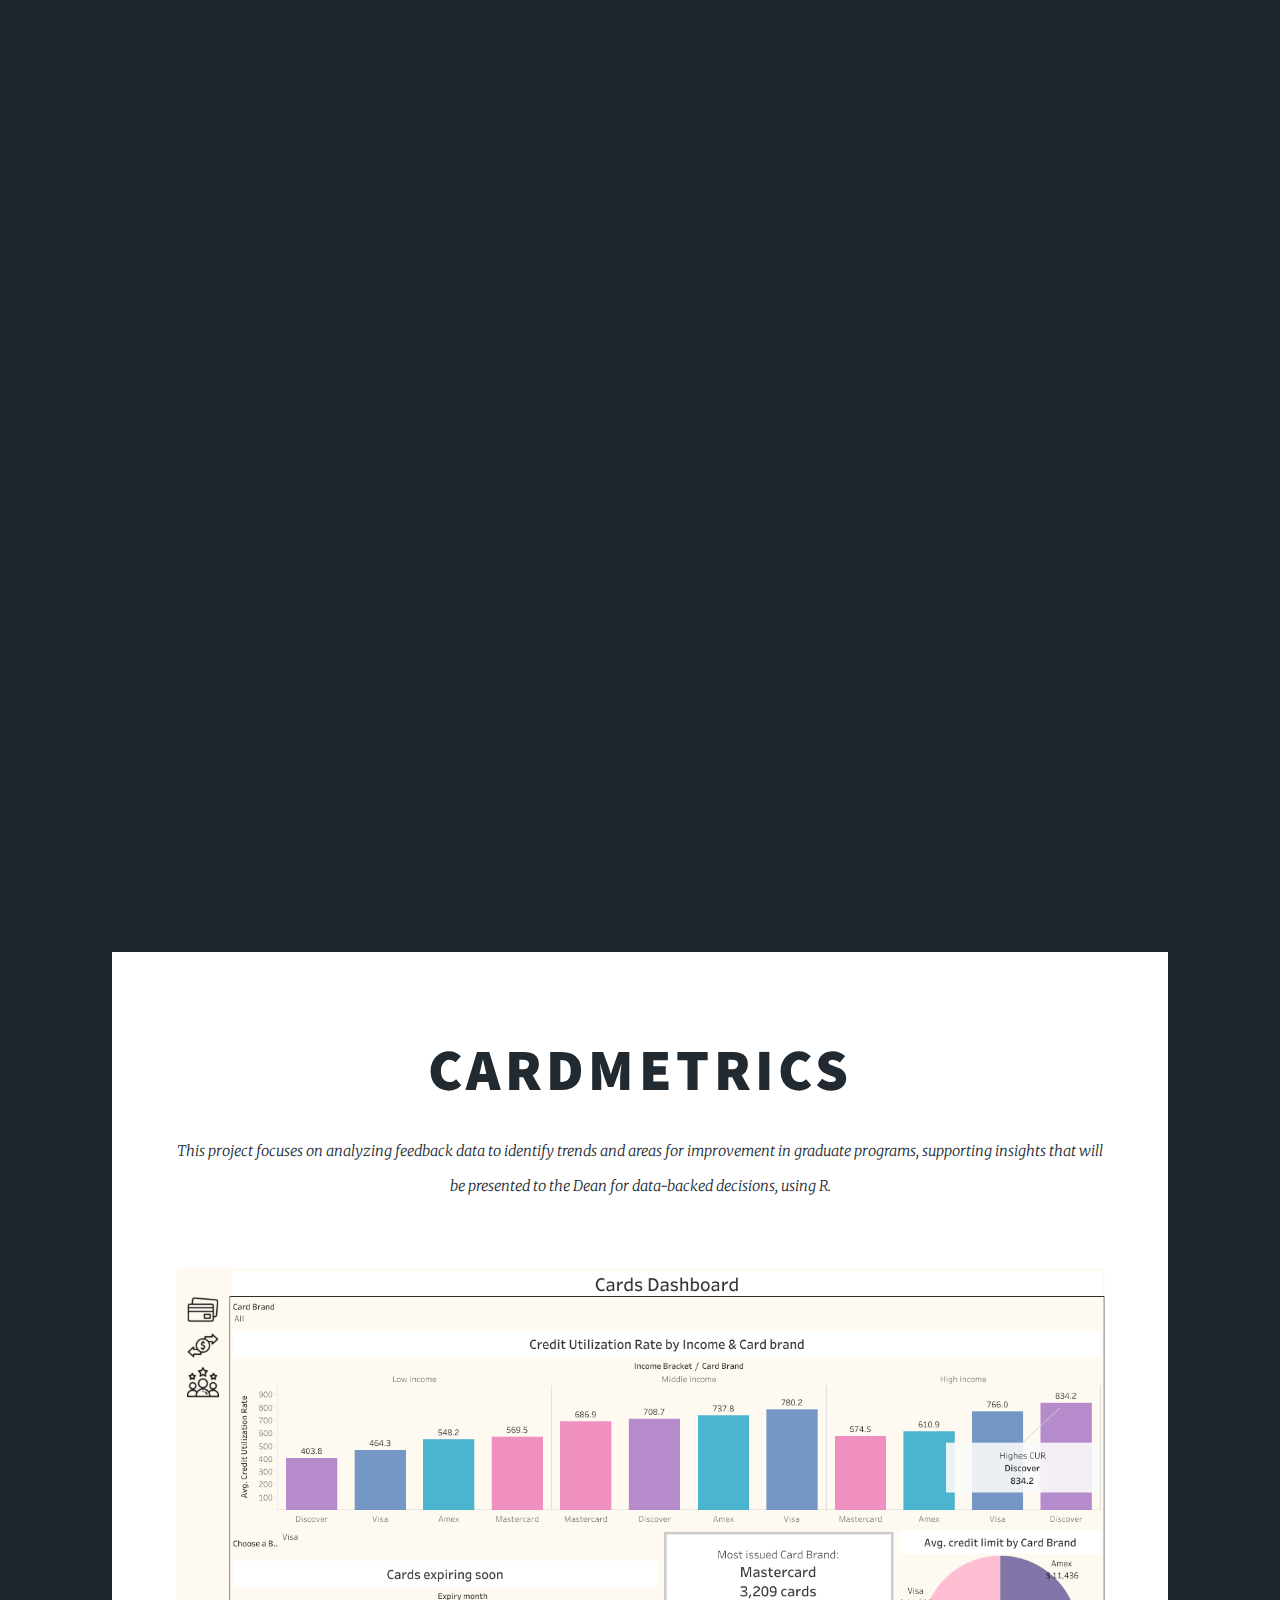
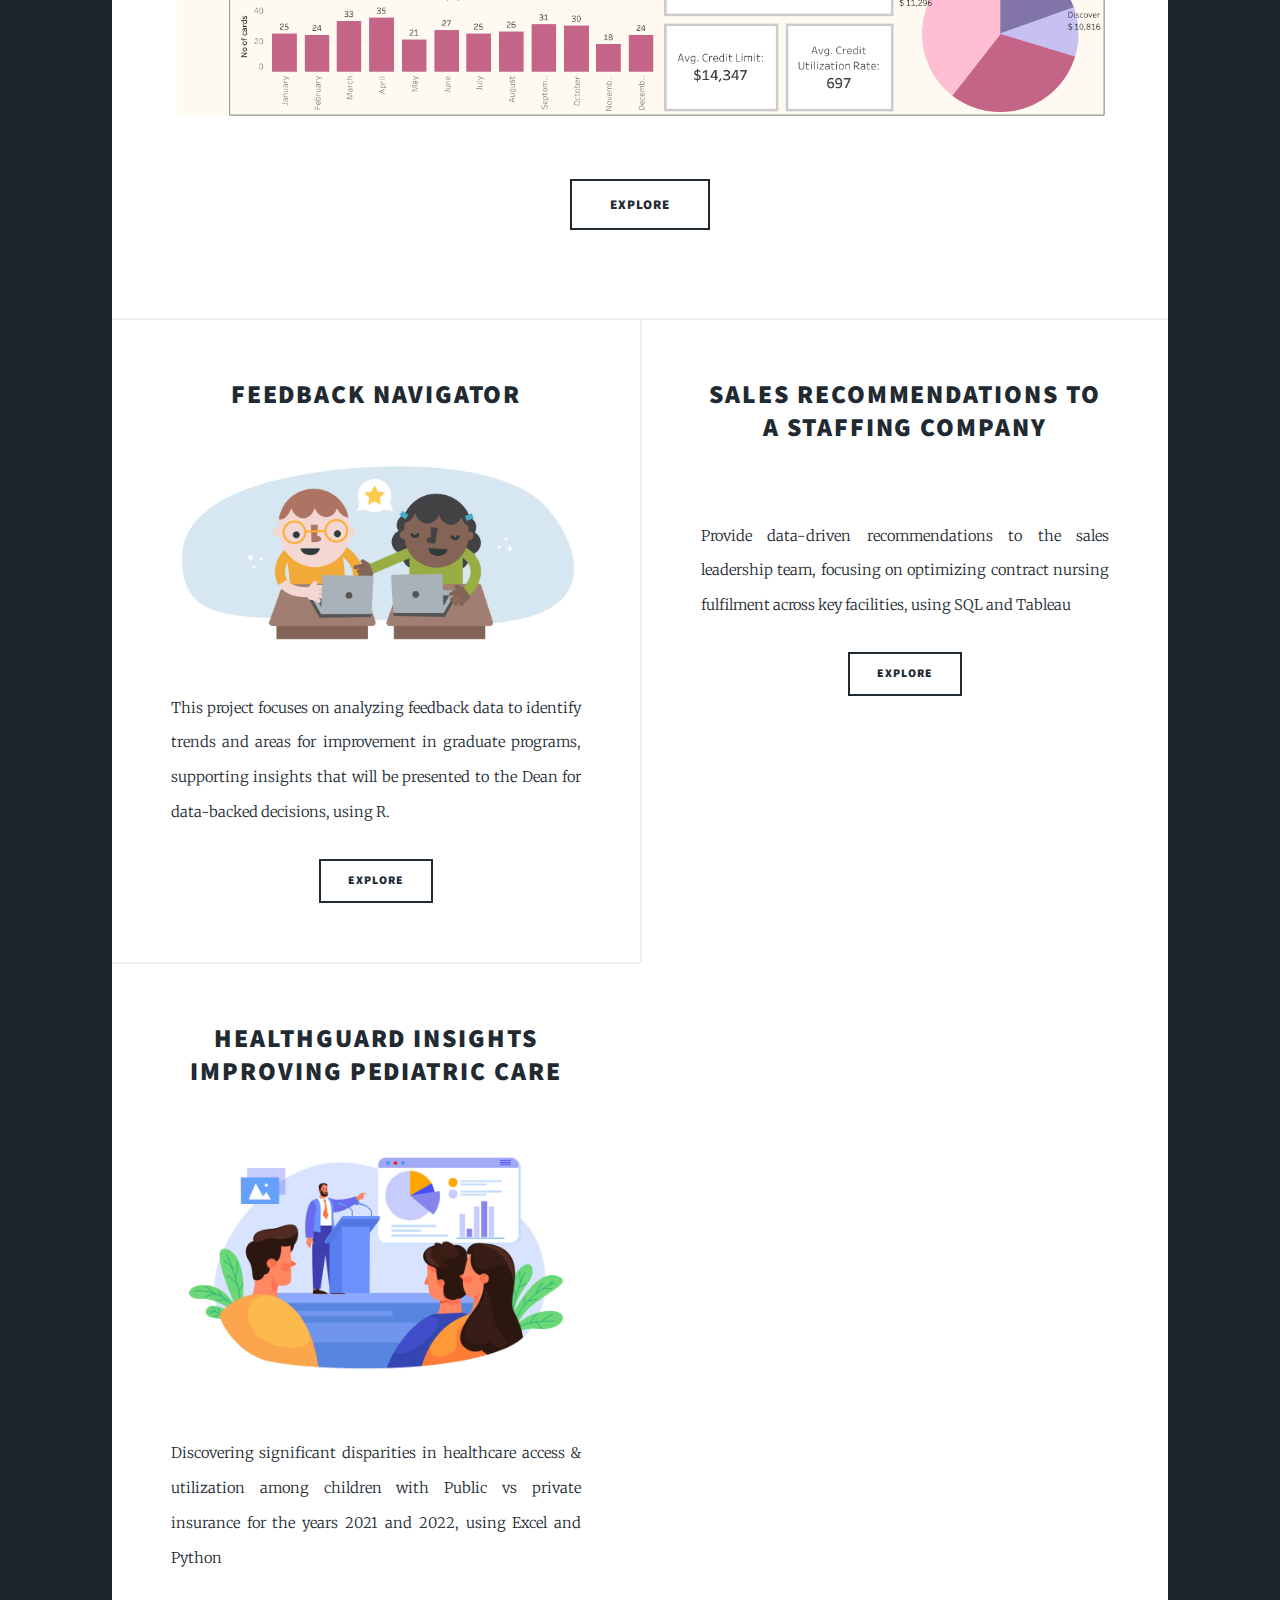
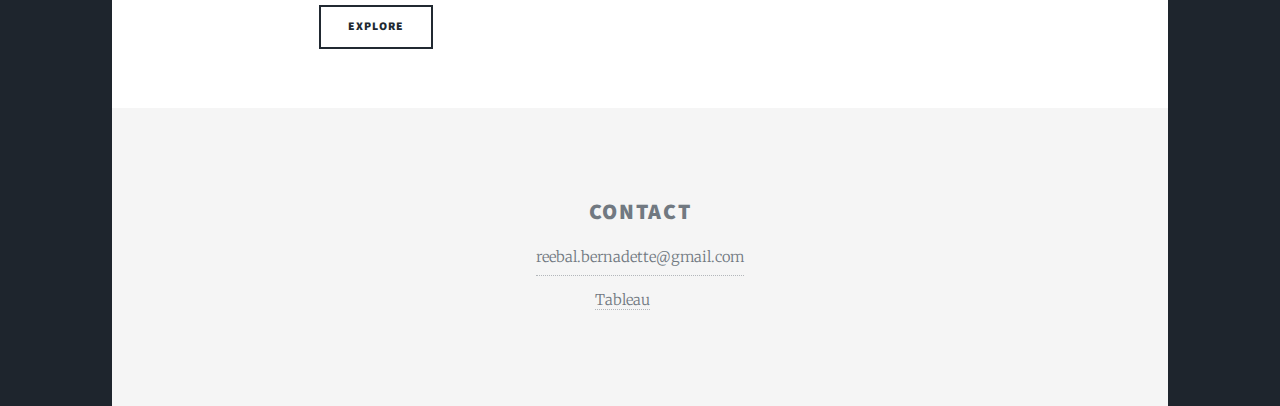
==== commit 6e9b9528: "Add files via upload" ====
--- a/index.html
+++ b/index.html
@@ -62,20 +62,34 @@
 						<!-- Featured Post -->
 						<article class="post featured">
 							<header class="major">
-								<h2><a href="https://github.com/Reebal/Feedback-Navigator/blob/main/README.md">Feedback Navigator<br /> 
+								<h2><a href="https://github.com/Reebal/CardMetrics/blob/main/README.md">CardMetrics<br /> 
 								</a></h2>
 								<p>This project focuses on analyzing feedback data to identify trends and areas for improvement in graduate programs, supporting insights that will be presented to the Dean for data-backed decisions, using R.</p>
 							</header>
-							<a href="https://github.com/Reebal/Feedback-Navigator/blob/main/README.md" class="image main"><img src="images/feedback2.png" alt="" /></a>
+							<a href="https://github.com/Reebal/CardMetrics/blob/main/README.md" class="image main"><img src="images/Cards.png" alt="" /></a>
 							<ul class="actions special">
-								<li><a href="https://github.com/Reebal/Feedback-Navigator/blob/main/README.md" class="button large">Explore</a></li>
+								<li><a href="https://github.com/Reebal/CardMetrics/blob/main/README.md" class="button large">Explore</a></li>
 							</ul>
 						</article>
-			
+
+						
+	
 								
 
 						<!-- Posts -->
 							<section class="posts">
+
+								<article>
+									<header>
+										<h2><a href="https://github.com/Reebal/Feedback-Navigator/blob/main/README.md">Feedback Navigator<br /> 
+										</a></h2>
+									</header>
+									<a href="https://github.com/Reebal/Feedback-Navigator/blob/main/README.md" class="image fit"><img src="images/feedback2.png" alt="" /></a>
+									<p>This project focuses on analyzing feedback data to identify trends and areas for improvement in graduate programs, supporting insights that will be presented to the Dean for data-backed decisions, using R.</p>
+									<ul class="actions special">
+										<li><a href="https://github.com/Reebal/Feedback-Navigator/blob/main/README.md" class="button">Explore</a></li>
+									</ul>
+								</article>
 								
 								<article>
 									<header>
--- a/assets/css/main.css
+++ b/assets/css/main.css
@@ -0,0 +1,4689 @@
+@import url(fontawesome-all.min.css);
+@import url("https://fonts.googleapis.com/css?family=Merriweather:300,700,300italic,700italic|Source+Sans+Pro:900");
+
+/*
+	Massively by HTML5 UP
+	html5up.net | @ajlkn
+	Free for personal and commercial use under the CCA 3.0 license (html5up.net/license)
+*/
+
+html, body, div, span, applet, object,
+iframe, h1, h2, h3, h4, h5, h6, p, blockquote,
+pre, a, abbr, acronym, address, big, cite,
+code, del, dfn, em, img, ins, kbd, q, s, samp,
+small, strike, strong, sub, sup, tt, var, b,
+u, i, center, dl, dt, dd, ol, ul, li, fieldset,
+form, label, legend, table, caption, tbody,
+tfoot, thead, tr, th, td, article, aside,
+canvas, details, embed, figure, figcaption,
+footer, header, hgroup, menu, nav, output, ruby,
+section, summary, time, mark, audio, video {
+	margin: 0;
+	padding: 0;
+	border: 0;
+	font-size: 100%;
+	font: inherit;
+	vertical-align: baseline;}
+
+article, aside, details, figcaption, figure,
+footer, header, hgroup, menu, nav, section {
+	display: block;}
+
+body {
+	line-height: 1;
+}
+
+ol, ul {
+	list-style: none;
+}
+
+blockquote, q {
+	quotes: none;
+}
+
+	blockquote:before, blockquote:after, q:before, q:after {
+		content: '';
+		content: none;
+	}
+
+table {
+	border-collapse: collapse;
+	border-spacing: 0;
+}
+
+body {
+	-webkit-text-size-adjust: none;
+}
+
+mark {
+	background-color: transparent;
+	color: inherit;
+}
+
+input::-moz-focus-inner {
+	border: 0;
+	padding: 0;
+}
+
+input, select, textarea {
+	-moz-appearance: none;
+	-webkit-appearance: none;
+	-ms-appearance: none;
+	appearance: none;
+}
+
+/* Basic */
+
+	@-ms-viewport {
+		width: device-width;
+	}
+
+	body {
+		-ms-overflow-style: scrollbar;
+	}
+
+	@media screen and (max-width: 480px) {
+
+		html, body {
+			min-width: 320px;
+		}
+
+	}
+
+	html {
+		box-sizing: border-box;
+	}
+
+	*, *:before, *:after {
+		box-sizing: inherit;
+	}
+
+	body {
+		background-color: #1e252d;
+	}
+
+		body.is-preload *, body.is-preload *:before, body.is-preload *:after {
+			-moz-animation: none !important;
+			-webkit-animation: none !important;
+			-ms-animation: none !important;
+			animation: none !important;
+			-moz-transition: none !important;
+			-webkit-transition: none !important;
+			-ms-transition: none !important;
+			transition: none !important;
+		}
+
+/* Type */
+
+	html {
+		font-size: 16pt;
+	}
+
+		@media screen and (max-width: 1680px) {
+
+			html {
+				font-size: 12pt;
+			}
+
+		}
+
+		@media screen and (max-width: 1280px) {
+
+			html {
+				font-size: 11pt;
+			}
+
+		}
+
+		@media screen and (max-width: 360px) {
+
+			html {
+				font-size: 10pt;
+			}
+
+		}
+
+	body {
+		color: #212931;
+	}
+
+	body, input, select, textarea {
+		font-family: "Merriweather", Georgia, serif;
+		font-weight: 300;
+		font-size: 1rem;
+		line-height: 2.375;
+	}
+
+	a {
+		-moz-transition: color 0.2s ease-in-out, background-color 0.2s ease-in-out, border-color 0.2s ease-in-out, box-shadow 0.2s ease-in-out;
+		-webkit-transition: color 0.2s ease-in-out, background-color 0.2s ease-in-out, border-color 0.2s ease-in-out, box-shadow 0.2s ease-in-out;
+		-ms-transition: color 0.2s ease-in-out, background-color 0.2s ease-in-out, border-color 0.2s ease-in-out, box-shadow 0.2s ease-in-out;
+		transition: color 0.2s ease-in-out, background-color 0.2s ease-in-out, border-color 0.2s ease-in-out, box-shadow 0.2s ease-in-out;
+		border-bottom: dotted 1px;
+		text-decoration: none;
+	}
+
+		a:hover {
+			border-bottom-color: transparent;
+		}
+
+	strong, b {
+		font-weight: 600;
+	}
+
+	em, i {
+		font-style: italic;
+	}
+
+	p {
+		text-align: justify;
+		margin: 0 0 2rem 0;
+	}
+
+	h1, h2, h3, h4, h5, h6 {
+		font-family: "Source Sans Pro", Helvetica, sans-serif;
+		font-weight: 900;
+		line-height: 1.5;
+		letter-spacing: 0.075em;
+		text-transform: uppercase;
+		margin: 0 0 1rem 0;
+	}
+
+		h1 a, h2 a, h3 a, h4 a, h5 a, h6 a {
+			border-bottom: 0;
+			color: inherit;
+			text-decoration: none;
+		}
+
+	h1 {
+		font-size: 4rem;
+		line-height: 1.1;
+		margin: 0 0 2rem 0;
+	}
+
+	h2 {
+		font-size: 1.75rem;
+		line-height: 1.3;
+		margin: 0 0 1.5rem 0;
+	}
+
+	h3 {
+		font-size: 1.25rem;
+		margin: 0 0 1.5rem 0;
+	}
+
+	h4 {
+		font-size: 1rem;
+	}
+
+	h5 {
+		font-size: 0.9rem;
+	}
+
+	h6 {
+		font-size: 0.8rem;
+	}
+
+	sub {
+		font-size: 0.8rem;
+		position: relative;
+		top: 0.5rem;
+	}
+
+	sup {
+		font-size: 0.8rem;
+		position: relative;
+		top: -0.5rem;
+	}
+
+	blockquote {
+		border-left: solid 4px;
+		font-style: italic;
+		margin: 0 0 2rem 0;
+		padding: 0.5rem 0 0.5rem 2rem;
+	}
+
+	code {
+		border: solid 2px;
+		font-family: "Courier New", monospace;
+		font-size: 0.9rem;
+		margin: 0 0.25rem;
+		padding: 0.25rem 0.65rem;
+	}
+
+	pre {
+		-webkit-overflow-scrolling: touch;
+		font-family: "Courier New", monospace;
+		font-size: 0.9rem;
+		margin: 0 0 2rem 0;
+	}
+
+		pre code {
+			display: block;
+			line-height: 1.75;
+			padding: 1rem 1.5rem;
+			overflow-x: auto;
+		}
+
+	hr {
+		border: 0;
+		border-bottom: solid 2px;
+		margin: 3rem 0;
+	}
+
+		hr.major {
+			margin: 5rem 0;
+		}
+
+	.align-left {
+		text-align: left;
+	}
+
+	.align-center {
+		text-align: center;
+	}
+
+	.align-right {
+		text-align: right;
+	}
+
+	input, select, textarea {
+		color: #212931;
+	}
+
+	a {
+		color: #212931;
+		border-bottom-color: rgba(33, 41, 49, 0.5);
+	}
+
+		a:hover {
+			border-bottom-color: transparent;
+			color: #18bfef !important;
+		}
+
+	strong, b {
+		color: #212931;
+	}
+
+	h1, h2, h3, h4, h5, h6 {
+		color: #212931;
+	}
+
+	blockquote {
+		border-left-color: #eeeeee;
+	}
+
+	code {
+		background: rgba(220, 220, 220, 0.25);
+		border-color: #eeeeee;
+	}
+
+	hr {
+		border-bottom-color: #eeeeee;
+	}
+
+/* Row */
+
+	.row {
+		display: flex;
+		flex-wrap: wrap;
+		box-sizing: border-box;
+		align-items: stretch;
+	}
+
+		.row > * {
+			box-sizing: border-box;
+		}
+
+		.row.gtr-uniform > * > :last-child {
+			margin-bottom: 0;
+		}
+
+		.row.aln-left {
+			justify-content: flex-start;
+		}
+
+		.row.aln-center {
+			justify-content: center;
+		}
+
+		.row.aln-right {
+			justify-content: flex-end;
+		}
+
+		.row.aln-top {
+			align-items: flex-start;
+		}
+
+		.row.aln-middle {
+			align-items: center;
+		}
+
+		.row.aln-bottom {
+			align-items: flex-end;
+		}
+
+		.row > .imp {
+			order: -1;
+		}
+
+		.row > .col-1 {
+			width: 8.33333%;
+		}
+
+		.row > .off-1 {
+			margin-left: 8.33333%;
+		}
+
+		.row > .col-2 {
+			width: 16.66667%;
+		}
+
+		.row > .off-2 {
+			margin-left: 16.66667%;
+		}
+
+		.row > .col-3 {
+			width: 25%;
+		}
+
+		.row > .off-3 {
+			margin-left: 25%;
+		}
+
+		.row > .col-4 {
+			width: 33.33333%;
+		}
+
+		.row > .off-4 {
+			margin-left: 33.33333%;
+		}
+
+		.row > .col-5 {
+			width: 41.66667%;
+		}
+
+		.row > .off-5 {
+			margin-left: 41.66667%;
+		}
+
+		.row > .col-6 {
+			width: 50%;
+		}
+
+		.row > .off-6 {
+			margin-left: 50%;
+		}
+
+		.row > .col-7 {
+			width: 58.33333%;
+		}
+
+		.row > .off-7 {
+			margin-left: 58.33333%;
+		}
+
+		.row > .col-8 {
+			width: 66.66667%;
+		}
+
+		.row > .off-8 {
+			margin-left: 66.66667%;
+		}
+
+		.row > .col-9 {
+			width: 75%;
+		}
+
+		.row > .off-9 {
+			margin-left: 75%;
+		}
+
+		.row > .col-10 {
+			width: 83.33333%;
+		}
+
+		.row > .off-10 {
+			margin-left: 83.33333%;
+		}
+
+		.row > .col-11 {
+			width: 91.66667%;
+		}
+
+		.row > .off-11 {
+			margin-left: 91.66667%;
+		}
+
+		.row > .col-12 {
+			width: 100%;
+		}
+
+		.row > .off-12 {
+			margin-left: 100%;
+		}
+
+		.row.gtr-0 {
+			margin-top: 0;
+			margin-left: 0rem;
+		}
+
+			.row.gtr-0 > * {
+				padding: 0 0 0 0rem;
+			}
+
+			.row.gtr-0.gtr-uniform {
+				margin-top: 0rem;
+			}
+
+				.row.gtr-0.gtr-uniform > * {
+					padding-top: 0rem;
+				}
+
+		.row.gtr-25 {
+			margin-top: 0;
+			margin-left: -0.375rem;
+		}
+
+			.row.gtr-25 > * {
+				padding: 0 0 0 0.375rem;
+			}
+
+			.row.gtr-25.gtr-uniform {
+				margin-top: -0.375rem;
+			}
+
+				.row.gtr-25.gtr-uniform > * {
+					padding-top: 0.375rem;
+				}
+
+		.row.gtr-50 {
+			margin-top: 0;
+			margin-left: -0.75rem;
+		}
+
+			.row.gtr-50 > * {
+				padding: 0 0 0 0.75rem;
+			}
+
+			.row.gtr-50.gtr-uniform {
+				margin-top: -0.75rem;
+			}
+
+				.row.gtr-50.gtr-uniform > * {
+					padding-top: 0.75rem;
+				}
+
+		.row {
+			margin-top: 0;
+			margin-left: -1.5rem;
+		}
+
+			.row > * {
+				padding: 0 0 0 1.5rem;
+			}
+
+			.row.gtr-uniform {
+				margin-top: -1.5rem;
+			}
+
+				.row.gtr-uniform > * {
+					padding-top: 1.5rem;
+				}
+
+		.row.gtr-150 {
+			margin-top: 0;
+			margin-left: -2.25rem;
+		}
+
+			.row.gtr-150 > * {
+				padding: 0 0 0 2.25rem;
+			}
+
+			.row.gtr-150.gtr-uniform {
+				margin-top: -2.25rem;
+			}
+
+				.row.gtr-150.gtr-uniform > * {
+					padding-top: 2.25rem;
+				}
+
+		.row.gtr-200 {
+			margin-top: 0;
+			margin-left: -3rem;
+		}
+
+			.row.gtr-200 > * {
+				padding: 0 0 0 3rem;
+			}
+
+			.row.gtr-200.gtr-uniform {
+				margin-top: -3rem;
+			}
+
+				.row.gtr-200.gtr-uniform > * {
+					padding-top: 3rem;
+				}
+
+		@media screen and (max-width: 1680px) {
+
+			.row {
+				display: flex;
+				flex-wrap: wrap;
+				box-sizing: border-box;
+				align-items: stretch;
+			}
+
+				.row > * {
+					box-sizing: border-box;
+				}
+
+				.row.gtr-uniform > * > :last-child {
+					margin-bottom: 0;
+				}
+
+				.row.aln-left {
+					justify-content: flex-start;
+				}
+
+				.row.aln-center {
+					justify-content: center;
+				}
+
+				.row.aln-right {
+					justify-content: flex-end;
+				}
+
+				.row.aln-top {
+					align-items: flex-start;
+				}
+
+				.row.aln-middle {
+					align-items: center;
+				}
+
+				.row.aln-bottom {
+					align-items: flex-end;
+				}
+
+				.row > .imp-xlarge {
+					order: -1;
+				}
+
+				.row > .col-1-xlarge {
+					width: 8.33333%;
+				}
+
+				.row > .off-1-xlarge {
+					margin-left: 8.33333%;
+				}
+
+				.row > .col-2-xlarge {
+					width: 16.66667%;
+				}
+
+				.row > .off-2-xlarge {
+					margin-left: 16.66667%;
+				}
+
+				.row > .col-3-xlarge {
+					width: 25%;
+				}
+
+				.row > .off-3-xlarge {
+					margin-left: 25%;
+				}
+
+				.row > .col-4-xlarge {
+					width: 33.33333%;
+				}
+
+				.row > .off-4-xlarge {
+					margin-left: 33.33333%;
+				}
+
+				.row > .col-5-xlarge {
+					width: 41.66667%;
+				}
+
+				.row > .off-5-xlarge {
+					margin-left: 41.66667%;
+				}
+
+				.row > .col-6-xlarge {
+					width: 50%;
+				}
+
+				.row > .off-6-xlarge {
+					margin-left: 50%;
+				}
+
+				.row > .col-7-xlarge {
+					width: 58.33333%;
+				}
+
+				.row > .off-7-xlarge {
+					margin-left: 58.33333%;
+				}
+
+				.row > .col-8-xlarge {
+					width: 66.66667%;
+				}
+
+				.row > .off-8-xlarge {
+					margin-left: 66.66667%;
+				}
+
+				.row > .col-9-xlarge {
+					width: 75%;
+				}
+
+				.row > .off-9-xlarge {
+					margin-left: 75%;
+				}
+
+				.row > .col-10-xlarge {
+					width: 83.33333%;
+				}
+
+				.row > .off-10-xlarge {
+					margin-left: 83.33333%;
+				}
+
+				.row > .col-11-xlarge {
+					width: 91.66667%;
+				}
+
+				.row > .off-11-xlarge {
+					margin-left: 91.66667%;
+				}
+
+				.row > .col-12-xlarge {
+					width: 100%;
+				}
+
+				.row > .off-12-xlarge {
+					margin-left: 100%;
+				}
+
+				.row.gtr-0 {
+					margin-top: 0;
+					margin-left: 0rem;
+				}
+
+					.row.gtr-0 > * {
+						padding: 0 0 0 0rem;
+					}
+
+					.row.gtr-0.gtr-uniform {
+						margin-top: 0rem;
+					}
+
+						.row.gtr-0.gtr-uniform > * {
+							padding-top: 0rem;
+						}
+
+				.row.gtr-25 {
+					margin-top: 0;
+					margin-left: -0.375rem;
+				}
+
+					.row.gtr-25 > * {
+						padding: 0 0 0 0.375rem;
+					}
+
+					.row.gtr-25.gtr-uniform {
+						margin-top: -0.375rem;
+					}
+
+						.row.gtr-25.gtr-uniform > * {
+							padding-top: 0.375rem;
+						}
+
+				.row.gtr-50 {
+					margin-top: 0;
+					margin-left: -0.75rem;
+				}
+
+					.row.gtr-50 > * {
+						padding: 0 0 0 0.75rem;
+					}
+
+					.row.gtr-50.gtr-uniform {
+						margin-top: -0.75rem;
+					}
+
+						.row.gtr-50.gtr-uniform > * {
+							padding-top: 0.75rem;
+						}
+
+				.row {
+					margin-top: 0;
+					margin-left: -1.5rem;
+				}
+
+					.row > * {
+						padding: 0 0 0 1.5rem;
+					}
+
+					.row.gtr-uniform {
+						margin-top: -1.5rem;
+					}
+
+						.row.gtr-uniform > * {
+							padding-top: 1.5rem;
+						}
+
+				.row.gtr-150 {
+					margin-top: 0;
+					margin-left: -2.25rem;
+				}
+
+					.row.gtr-150 > * {
+						padding: 0 0 0 2.25rem;
+					}
+
+					.row.gtr-150.gtr-uniform {
+						margin-top: -2.25rem;
+					}
+
+						.row.gtr-150.gtr-uniform > * {
+							padding-top: 2.25rem;
+						}
+
+				.row.gtr-200 {
+					margin-top: 0;
+					margin-left: -3rem;
+				}
+
+					.row.gtr-200 > * {
+						padding: 0 0 0 3rem;
+					}
+
+					.row.gtr-200.gtr-uniform {
+						margin-top: -3rem;
+					}
+
+						.row.gtr-200.gtr-uniform > * {
+							padding-top: 3rem;
+						}
+
+		}
+
+		@media screen and (max-width: 1280px) {
+
+			.row {
+				display: flex;
+				flex-wrap: wrap;
+				box-sizing: border-box;
+				align-items: stretch;
+			}
+
+				.row > * {
+					box-sizing: border-box;
+				}
+
+				.row.gtr-uniform > * > :last-child {
+					margin-bottom: 0;
+				}
+
+				.row.aln-left {
+					justify-content: flex-start;
+				}
+
+				.row.aln-center {
+					justify-content: center;
+				}
+
+				.row.aln-right {
+					justify-content: flex-end;
+				}
+
+				.row.aln-top {
+					align-items: flex-start;
+				}
+
+				.row.aln-middle {
+					align-items: center;
+				}
+
+				.row.aln-bottom {
+					align-items: flex-end;
+				}
+
+				.row > .imp-large {
+					order: -1;
+				}
+
+				.row > .col-1-large {
+					width: 8.33333%;
+				}
+
+				.row > .off-1-large {
+					margin-left: 8.33333%;
+				}
+
+				.row > .col-2-large {
+					width: 16.66667%;
+				}
+
+				.row > .off-2-large {
+					margin-left: 16.66667%;
+				}
+
+				.row > .col-3-large {
+					width: 25%;
+				}
+
+				.row > .off-3-large {
+					margin-left: 25%;
+				}
+
+				.row > .col-4-large {
+					width: 33.33333%;
+				}
+
+				.row > .off-4-large {
+					margin-left: 33.33333%;
+				}
+
+				.row > .col-5-large {
+					width: 41.66667%;
+				}
+
+				.row > .off-5-large {
+					margin-left: 41.66667%;
+				}
+
+				.row > .col-6-large {
+					width: 50%;
+				}
+
+				.row > .off-6-large {
+					margin-left: 50%;
+				}
+
+				.row > .col-7-large {
+					width: 58.33333%;
+				}
+
+				.row > .off-7-large {
+					margin-left: 58.33333%;
+				}
+
+				.row > .col-8-large {
+					width: 66.66667%;
+				}
+
+				.row > .off-8-large {
+					margin-left: 66.66667%;
+				}
+
+				.row > .col-9-large {
+					width: 75%;
+				}
+
+				.row > .off-9-large {
+					margin-left: 75%;
+				}
+
+				.row > .col-10-large {
+					width: 83.33333%;
+				}
+
+				.row > .off-10-large {
+					margin-left: 83.33333%;
+				}
+
+				.row > .col-11-large {
+					width: 91.66667%;
+				}
+
+				.row > .off-11-large {
+					margin-left: 91.66667%;
+				}
+
+				.row > .col-12-large {
+					width: 100%;
+				}
+
+				.row > .off-12-large {
+					margin-left: 100%;
+				}
+
+				.row.gtr-0 {
+					margin-top: 0;
+					margin-left: 0rem;
+				}
+
+					.row.gtr-0 > * {
+						padding: 0 0 0 0rem;
+					}
+
+					.row.gtr-0.gtr-uniform {
+						margin-top: 0rem;
+					}
+
+						.row.gtr-0.gtr-uniform > * {
+							padding-top: 0rem;
+						}
+
+				.row.gtr-25 {
+					margin-top: 0;
+					margin-left: -0.375rem;
+				}
+
+					.row.gtr-25 > * {
+						padding: 0 0 0 0.375rem;
+					}
+
+					.row.gtr-25.gtr-uniform {
+						margin-top: -0.375rem;
+					}
+
+						.row.gtr-25.gtr-uniform > * {
+							padding-top: 0.375rem;
+						}
+
+				.row.gtr-50 {
+					margin-top: 0;
+					margin-left: -0.75rem;
+				}
+
+					.row.gtr-50 > * {
+						padding: 0 0 0 0.75rem;
+					}
+
+					.row.gtr-50.gtr-uniform {
+						margin-top: -0.75rem;
+					}
+
+						.row.gtr-50.gtr-uniform > * {
+							padding-top: 0.75rem;
+						}
+
+				.row {
+					margin-top: 0;
+					margin-left: -1.5rem;
+				}
+
+					.row > * {
+						padding: 0 0 0 1.5rem;
+					}
+
+					.row.gtr-uniform {
+						margin-top: -1.5rem;
+					}
+
+						.row.gtr-uniform > * {
+							padding-top: 1.5rem;
+						}
+
+				.row.gtr-150 {
+					margin-top: 0;
+					margin-left: -2.25rem;
+				}
+
+					.row.gtr-150 > * {
+						padding: 0 0 0 2.25rem;
+					}
+
+					.row.gtr-150.gtr-uniform {
+						margin-top: -2.25rem;
+					}
+
+						.row.gtr-150.gtr-uniform > * {
+							padding-top: 2.25rem;
+						}
+
+				.row.gtr-200 {
+					margin-top: 0;
+					margin-left: -3rem;
+				}
+
+					.row.gtr-200 > * {
+						padding: 0 0 0 3rem;
+					}
+
+					.row.gtr-200.gtr-uniform {
+						margin-top: -3rem;
+					}
+
+						.row.gtr-200.gtr-uniform > * {
+							padding-top: 3rem;
+						}
+
+		}
+
+		@media screen and (max-width: 980px) {
+
+			.row {
+				display: flex;
+				flex-wrap: wrap;
+				box-sizing: border-box;
+				align-items: stretch;
+			}
+
+				.row > * {
+					box-sizing: border-box;
+				}
+
+				.row.gtr-uniform > * > :last-child {
+					margin-bottom: 0;
+				}
+
+				.row.aln-left {
+					justify-content: flex-start;
+				}
+
+				.row.aln-center {
+					justify-content: center;
+				}
+
+				.row.aln-right {
+					justify-content: flex-end;
+				}
+
+				.row.aln-top {
+					align-items: flex-start;
+				}
+
+				.row.aln-middle {
+					align-items: center;
+				}
+
+				.row.aln-bottom {
+					align-items: flex-end;
+				}
+
+				.row > .imp-medium {
+					order: -1;
+				}
+
+				.row > .col-1-medium {
+					width: 8.33333%;
+				}
+
+				.row > .off-1-medium {
+					margin-left: 8.33333%;
+				}
+
+				.row > .col-2-medium {
+					width: 16.66667%;
+				}
+
+				.row > .off-2-medium {
+					margin-left: 16.66667%;
+				}
+
+				.row > .col-3-medium {
+					width: 25%;
+				}
+
+				.row > .off-3-medium {
+					margin-left: 25%;
+				}
+
+				.row > .col-4-medium {
+					width: 33.33333%;
+				}
+
+				.row > .off-4-medium {
+					margin-left: 33.33333%;
+				}
+
+				.row > .col-5-medium {
+					width: 41.66667%;
+				}
+
+				.row > .off-5-medium {
+					margin-left: 41.66667%;
+				}
+
+				.row > .col-6-medium {
+					width: 50%;
+				}
+
+				.row > .off-6-medium {
+					margin-left: 50%;
+				}
+
+				.row > .col-7-medium {
+					width: 58.33333%;
+				}
+
+				.row > .off-7-medium {
+					margin-left: 58.33333%;
+				}
+
+				.row > .col-8-medium {
+					width: 66.66667%;
+				}
+
+				.row > .off-8-medium {
+					margin-left: 66.66667%;
+				}
+
+				.row > .col-9-medium {
+					width: 75%;
+				}
+
+				.row > .off-9-medium {
+					margin-left: 75%;
+				}
+
+				.row > .col-10-medium {
+					width: 83.33333%;
+				}
+
+				.row > .off-10-medium {
+					margin-left: 83.33333%;
+				}
+
+				.row > .col-11-medium {
+					width: 91.66667%;
+				}
+
+				.row > .off-11-medium {
+					margin-left: 91.66667%;
+				}
+
+				.row > .col-12-medium {
+					width: 100%;
+				}
+
+				.row > .off-12-medium {
+					margin-left: 100%;
+				}
+
+				.row.gtr-0 {
+					margin-top: 0;
+					margin-left: 0rem;
+				}
+
+					.row.gtr-0 > * {
+						padding: 0 0 0 0rem;
+					}
+
+					.row.gtr-0.gtr-uniform {
+						margin-top: 0rem;
+					}
+
+						.row.gtr-0.gtr-uniform > * {
+							padding-top: 0rem;
+						}
+
+				.row.gtr-25 {
+					margin-top: 0;
+					margin-left: -0.375rem;
+				}
+
+					.row.gtr-25 > * {
+						padding: 0 0 0 0.375rem;
+					}
+
+					.row.gtr-25.gtr-uniform {
+						margin-top: -0.375rem;
+					}
+
+						.row.gtr-25.gtr-uniform > * {
+							padding-top: 0.375rem;
+						}
+
+				.row.gtr-50 {
+					margin-top: 0;
+					margin-left: -0.75rem;
+				}
+
+					.row.gtr-50 > * {
+						padding: 0 0 0 0.75rem;
+					}
+
+					.row.gtr-50.gtr-uniform {
+						margin-top: -0.75rem;
+					}
+
+						.row.gtr-50.gtr-uniform > * {
+							padding-top: 0.75rem;
+						}
+
+				.row {
+					margin-top: 0;
+					margin-left: -1.5rem;
+				}
+
+					.row > * {
+						padding: 0 0 0 1.5rem;
+					}
+
+					.row.gtr-uniform {
+						margin-top: -1.5rem;
+					}
+
+						.row.gtr-uniform > * {
+							padding-top: 1.5rem;
+						}
+
+				.row.gtr-150 {
+					margin-top: 0;
+					margin-left: -2.25rem;
+				}
+
+					.row.gtr-150 > * {
+						padding: 0 0 0 2.25rem;
+					}
+
+					.row.gtr-150.gtr-uniform {
+						margin-top: -2.25rem;
+					}
+
+						.row.gtr-150.gtr-uniform > * {
+							padding-top: 2.25rem;
+						}
+
+				.row.gtr-200 {
+					margin-top: 0;
+					margin-left: -3rem;
+				}
+
+					.row.gtr-200 > * {
+						padding: 0 0 0 3rem;
+					}
+
+					.row.gtr-200.gtr-uniform {
+						margin-top: -3rem;
+					}
+
+						.row.gtr-200.gtr-uniform > * {
+							padding-top: 3rem;
+						}
+
+		}
+
+		@media screen and (max-width: 736px) {
+
+			.row {
+				display: flex;
+				flex-wrap: wrap;
+				box-sizing: border-box;
+				align-items: stretch;
+			}
+
+				.row > * {
+					box-sizing: border-box;
+				}
+
+				.row.gtr-uniform > * > :last-child {
+					margin-bottom: 0;
+				}
+
+				.row.aln-left {
+					justify-content: flex-start;
+				}
+
+				.row.aln-center {
+					justify-content: center;
+				}
+
+				.row.aln-right {
+					justify-content: flex-end;
+				}
+
+				.row.aln-top {
+					align-items: flex-start;
+				}
+
+				.row.aln-middle {
+					align-items: center;
+				}
+
+				.row.aln-bottom {
+					align-items: flex-end;
+				}
+
+				.row > .imp-small {
+					order: -1;
+				}
+
+				.row > .col-1-small {
+					width: 8.33333%;
+				}
+
+				.row > .off-1-small {
+					margin-left: 8.33333%;
+				}
+
+				.row > .col-2-small {
+					width: 16.66667%;
+				}
+
+				.row > .off-2-small {
+					margin-left: 16.66667%;
+				}
+
+				.row > .col-3-small {
+					width: 25%;
+				}
+
+				.row > .off-3-small {
+					margin-left: 25%;
+				}
+
+				.row > .col-4-small {
+					width: 33.33333%;
+				}
+
+				.row > .off-4-small {
+					margin-left: 33.33333%;
+				}
+
+				.row > .col-5-small {
+					width: 41.66667%;
+				}
+
+				.row > .off-5-small {
+					margin-left: 41.66667%;
+				}
+
+				.row > .col-6-small {
+					width: 50%;
+				}
+
+				.row > .off-6-small {
+					margin-left: 50%;
+				}
+
+				.row > .col-7-small {
+					width: 58.33333%;
+				}
+
+				.row > .off-7-small {
+					margin-left: 58.33333%;
+				}
+
+				.row > .col-8-small {
+					width: 66.66667%;
+				}
+
+				.row > .off-8-small {
+					margin-left: 66.66667%;
+				}
+
+				.row > .col-9-small {
+					width: 75%;
+				}
+
+				.row > .off-9-small {
+					margin-left: 75%;
+				}
+
+				.row > .col-10-small {
+					width: 83.33333%;
+				}
+
+				.row > .off-10-small {
+					margin-left: 83.33333%;
+				}
+
+				.row > .col-11-small {
+					width: 91.66667%;
+				}
+
+				.row > .off-11-small {
+					margin-left: 91.66667%;
+				}
+
+				.row > .col-12-small {
+					width: 100%;
+				}
+
+				.row > .off-12-small {
+					margin-left: 100%;
+				}
+
+				.row.gtr-0 {
+					margin-top: 0;
+					margin-left: 0rem;
+				}
+
+					.row.gtr-0 > * {
+						padding: 0 0 0 0rem;
+					}
+
+					.row.gtr-0.gtr-uniform {
+						margin-top: 0rem;
+					}
+
+						.row.gtr-0.gtr-uniform > * {
+							padding-top: 0rem;
+						}
+
+				.row.gtr-25 {
+					margin-top: 0;
+					margin-left: -0.375rem;
+				}
+
+					.row.gtr-25 > * {
+						padding: 0 0 0 0.375rem;
+					}
+
+					.row.gtr-25.gtr-uniform {
+						margin-top: -0.375rem;
+					}
+
+						.row.gtr-25.gtr-uniform > * {
+							padding-top: 0.375rem;
+						}
+
+				.row.gtr-50 {
+					margin-top: 0;
+					margin-left: -0.75rem;
+				}
+
+					.row.gtr-50 > * {
+						padding: 0 0 0 0.75rem;
+					}
+
+					.row.gtr-50.gtr-uniform {
+						margin-top: -0.75rem;
+					}
+
+						.row.gtr-50.gtr-uniform > * {
+							padding-top: 0.75rem;
+						}
+
+				.row {
+					margin-top: 0;
+					margin-left: -1.5rem;
+				}
+
+					.row > * {
+						padding: 0 0 0 1.5rem;
+					}
+
+					.row.gtr-uniform {
+						margin-top: -1.5rem;
+					}
+
+						.row.gtr-uniform > * {
+							padding-top: 1.5rem;
+						}
+
+				.row.gtr-150 {
+					margin-top: 0;
+					margin-left: -2.25rem;
+				}
+
+					.row.gtr-150 > * {
+						padding: 0 0 0 2.25rem;
+					}
+
+					.row.gtr-150.gtr-uniform {
+						margin-top: -2.25rem;
+					}
+
+						.row.gtr-150.gtr-uniform > * {
+							padding-top: 2.25rem;
+						}
+
+				.row.gtr-200 {
+					margin-top: 0;
+					margin-left: -3rem;
+				}
+
+					.row.gtr-200 > * {
+						padding: 0 0 0 3rem;
+					}
+
+					.row.gtr-200.gtr-uniform {
+						margin-top: -3rem;
+					}
+
+						.row.gtr-200.gtr-uniform > * {
+							padding-top: 3rem;
+						}
+
+		}
+
+		@media screen and (max-width: 480px) {
+
+			.row {
+				display: flex;
+				flex-wrap: wrap;
+				box-sizing: border-box;
+				align-items: stretch;
+			}
+
+				.row > * {
+					box-sizing: border-box;
+				}
+
+				.row.gtr-uniform > * > :last-child {
+					margin-bottom: 0;
+				}
+
+				.row.aln-left {
+					justify-content: flex-start;
+				}
+
+				.row.aln-center {
+					justify-content: center;
+				}
+
+				.row.aln-right {
+					justify-content: flex-end;
+				}
+
+				.row.aln-top {
+					align-items: flex-start;
+				}
+
+				.row.aln-middle {
+					align-items: center;
+				}
+
+				.row.aln-bottom {
+					align-items: flex-end;
+				}
+
+				.row > .imp-xsmall {
+					order: -1;
+				}
+
+				.row > .col-1-xsmall {
+					width: 8.33333%;
+				}
+
+				.row > .off-1-xsmall {
+					margin-left: 8.33333%;
+				}
+
+				.row > .col-2-xsmall {
+					width: 16.66667%;
+				}
+
+				.row > .off-2-xsmall {
+					margin-left: 16.66667%;
+				}
+
+				.row > .col-3-xsmall {
+					width: 25%;
+				}
+
+				.row > .off-3-xsmall {
+					margin-left: 25%;
+				}
+
+				.row > .col-4-xsmall {
+					width: 33.33333%;
+				}
+
+				.row > .off-4-xsmall {
+					margin-left: 33.33333%;
+				}
+
+				.row > .col-5-xsmall {
+					width: 41.66667%;
+				}
+
+				.row > .off-5-xsmall {
+					margin-left: 41.66667%;
+				}
+
+				.row > .col-6-xsmall {
+					width: 50%;
+				}
+
+				.row > .off-6-xsmall {
+					margin-left: 50%;
+				}
+
+				.row > .col-7-xsmall {
+					width: 58.33333%;
+				}
+
+				.row > .off-7-xsmall {
+					margin-left: 58.33333%;
+				}
+
+				.row > .col-8-xsmall {
+					width: 66.66667%;
+				}
+
+				.row > .off-8-xsmall {
+					margin-left: 66.66667%;
+				}
+
+				.row > .col-9-xsmall {
+					width: 75%;
+				}
+
+				.row > .off-9-xsmall {
+					margin-left: 75%;
+				}
+
+				.row > .col-10-xsmall {
+					width: 83.33333%;
+				}
+
+				.row > .off-10-xsmall {
+					margin-left: 83.33333%;
+				}
+
+				.row > .col-11-xsmall {
+					width: 91.66667%;
+				}
+
+				.row > .off-11-xsmall {
+					margin-left: 91.66667%;
+				}
+
+				.row > .col-12-xsmall {
+					width: 100%;
+				}
+
+				.row > .off-12-xsmall {
+					margin-left: 100%;
+				}
+
+				.row.gtr-0 {
+					margin-top: 0;
+					margin-left: 0rem;
+				}
+
+					.row.gtr-0 > * {
+						padding: 0 0 0 0rem;
+					}
+
+					.row.gtr-0.gtr-uniform {
+						margin-top: 0rem;
+					}
+
+						.row.gtr-0.gtr-uniform > * {
+							padding-top: 0rem;
+						}
+
+				.row.gtr-25 {
+					margin-top: 0;
+					margin-left: -0.375rem;
+				}
+
+					.row.gtr-25 > * {
+						padding: 0 0 0 0.375rem;
+					}
+
+					.row.gtr-25.gtr-uniform {
+						margin-top: -0.375rem;
+					}
+
+						.row.gtr-25.gtr-uniform > * {
+							padding-top: 0.375rem;
+						}
+
+				.row.gtr-50 {
+					margin-top: 0;
+					margin-left: -0.75rem;
+				}
+
+					.row.gtr-50 > * {
+						padding: 0 0 0 0.75rem;
+					}
+
+					.row.gtr-50.gtr-uniform {
+						margin-top: -0.75rem;
+					}
+
+						.row.gtr-50.gtr-uniform > * {
+							padding-top: 0.75rem;
+						}
+
+				.row {
+					margin-top: 0;
+					margin-left: -1.5rem;
+				}
+
+					.row > * {
+						padding: 0 0 0 1.5rem;
+					}
+
+					.row.gtr-uniform {
+						margin-top: -1.5rem;
+					}
+
+						.row.gtr-uniform > * {
+							padding-top: 1.5rem;
+						}
+
+				.row.gtr-150 {
+					margin-top: 0;
+					margin-left: -2.25rem;
+				}
+
+					.row.gtr-150 > * {
+						padding: 0 0 0 2.25rem;
+					}
+
+					.row.gtr-150.gtr-uniform {
+						margin-top: -2.25rem;
+					}
+
+						.row.gtr-150.gtr-uniform > * {
+							padding-top: 2.25rem;
+						}
+
+				.row.gtr-200 {
+					margin-top: 0;
+					margin-left: -3rem;
+				}
+
+					.row.gtr-200 > * {
+						padding: 0 0 0 3rem;
+					}
+
+					.row.gtr-200.gtr-uniform {
+						margin-top: -3rem;
+					}
+
+						.row.gtr-200.gtr-uniform > * {
+							padding-top: 3rem;
+						}
+
+		}
+
+		@media screen and (max-width: 360px) {
+
+			.row {
+				display: flex;
+				flex-wrap: wrap;
+				box-sizing: border-box;
+				align-items: stretch;
+			}
+
+				.row > * {
+					box-sizing: border-box;
+				}
+
+				.row.gtr-uniform > * > :last-child {
+					margin-bottom: 0;
+				}
+
+				.row.aln-left {
+					justify-content: flex-start;
+				}
+
+				.row.aln-center {
+					justify-content: center;
+				}
+
+				.row.aln-right {
+					justify-content: flex-end;
+				}
+
+				.row.aln-top {
+					align-items: flex-start;
+				}
+
+				.row.aln-middle {
+					align-items: center;
+				}
+
+				.row.aln-bottom {
+					align-items: flex-end;
+				}
+
+				.row > .imp-xxsmall {
+					order: -1;
+				}
+
+				.row > .col-1-xxsmall {
+					width: 8.33333%;
+				}
+
+				.row > .off-1-xxsmall {
+					margin-left: 8.33333%;
+				}
+
+				.row > .col-2-xxsmall {
+					width: 16.66667%;
+				}
+
+				.row > .off-2-xxsmall {
+					margin-left: 16.66667%;
+				}
+
+				.row > .col-3-xxsmall {
+					width: 25%;
+				}
+
+				.row > .off-3-xxsmall {
+					margin-left: 25%;
+				}
+
+				.row > .col-4-xxsmall {
+					width: 33.33333%;
+				}
+
+				.row > .off-4-xxsmall {
+					margin-left: 33.33333%;
+				}
+
+				.row > .col-5-xxsmall {
+					width: 41.66667%;
+				}
+
+				.row > .off-5-xxsmall {
+					margin-left: 41.66667%;
+				}
+
+				.row > .col-6-xxsmall {
+					width: 50%;
+				}
+
+				.row > .off-6-xxsmall {
+					margin-left: 50%;
+				}
+
+				.row > .col-7-xxsmall {
+					width: 58.33333%;
+				}
+
+				.row > .off-7-xxsmall {
+					margin-left: 58.33333%;
+				}
+
+				.row > .col-8-xxsmall {
+					width: 66.66667%;
+				}
+
+				.row > .off-8-xxsmall {
+					margin-left: 66.66667%;
+				}
+
+				.row > .col-9-xxsmall {
+					width: 75%;
+				}
+
+				.row > .off-9-xxsmall {
+					margin-left: 75%;
+				}
+
+				.row > .col-10-xxsmall {
+					width: 83.33333%;
+				}
+
+				.row > .off-10-xxsmall {
+					margin-left: 83.33333%;
+				}
+
+				.row > .col-11-xxsmall {
+					width: 91.66667%;
+				}
+
+				.row > .off-11-xxsmall {
+					margin-left: 91.66667%;
+				}
+
+				.row > .col-12-xxsmall {
+					width: 100%;
+				}
+
+				.row > .off-12-xxsmall {
+					margin-left: 100%;
+				}
+
+				.row.gtr-0 {
+					margin-top: 0;
+					margin-left: 0rem;
+				}
+
+					.row.gtr-0 > * {
+						padding: 0 0 0 0rem;
+					}
+
+					.row.gtr-0.gtr-uniform {
+						margin-top: 0rem;
+					}
+
+						.row.gtr-0.gtr-uniform > * {
+							padding-top: 0rem;
+						}
+
+				.row.gtr-25 {
+					margin-top: 0;
+					margin-left: -0.375rem;
+				}
+
+					.row.gtr-25 > * {
+						padding: 0 0 0 0.375rem;
+					}
+
+					.row.gtr-25.gtr-uniform {
+						margin-top: -0.375rem;
+					}
+
+						.row.gtr-25.gtr-uniform > * {
+							padding-top: 0.375rem;
+						}
+
+				.row.gtr-50 {
+					margin-top: 0;
+					margin-left: -0.75rem;
+				}
+
+					.row.gtr-50 > * {
+						padding: 0 0 0 0.75rem;
+					}
+
+					.row.gtr-50.gtr-uniform {
+						margin-top: -0.75rem;
+					}
+
+						.row.gtr-50.gtr-uniform > * {
+							padding-top: 0.75rem;
+						}
+
+				.row {
+					margin-top: 0;
+					margin-left: -1.5rem;
+				}
+
+					.row > * {
+						padding: 0 0 0 1.5rem;
+					}
+
+					.row.gtr-uniform {
+						margin-top: -1.5rem;
+					}
+
+						.row.gtr-uniform > * {
+							padding-top: 1.5rem;
+						}
+
+				.row.gtr-150 {
+					margin-top: 0;
+					margin-left: -2.25rem;
+				}
+
+					.row.gtr-150 > * {
+						padding: 0 0 0 2.25rem;
+					}
+
+					.row.gtr-150.gtr-uniform {
+						margin-top: -2.25rem;
+					}
+
+						.row.gtr-150.gtr-uniform > * {
+							padding-top: 2.25rem;
+						}
+
+				.row.gtr-200 {
+					margin-top: 0;
+					margin-left: -3rem;
+				}
+
+					.row.gtr-200 > * {
+						padding: 0 0 0 3rem;
+					}
+
+					.row.gtr-200.gtr-uniform {
+						margin-top: -3rem;
+					}
+
+						.row.gtr-200.gtr-uniform > * {
+							padding-top: 3rem;
+						}
+
+		}
+
+/* Box */
+
+	.box {
+		border: solid 2px;
+		margin-bottom: 2rem;
+		padding: 1.5rem;
+	}
+
+		.box > :last-child,
+		.box > :last-child > :last-child,
+		.box > :last-child > :last-child > :last-child {
+			margin-bottom: 0;
+		}
+
+		.box.alt {
+			border: 0;
+			border-radius: 0;
+			padding: 0;
+		}
+
+	.box {
+		border-color: #eeeeee;
+	}
+
+/* Button */
+
+	input[type="submit"],
+	input[type="reset"],
+	input[type="button"],
+	button,
+	.button {
+		-moz-appearance: none;
+		-webkit-appearance: none;
+		-ms-appearance: none;
+		appearance: none;
+		-moz-transition: background-color 0.2s ease-in-out, box-shadow 0.2s ease-in-out, color 0.2s ease-in-out;
+		-webkit-transition: background-color 0.2s ease-in-out, box-shadow 0.2s ease-in-out, color 0.2s ease-in-out;
+		-ms-transition: background-color 0.2s ease-in-out, box-shadow 0.2s ease-in-out, color 0.2s ease-in-out;
+		transition: background-color 0.2s ease-in-out, box-shadow 0.2s ease-in-out, color 0.2s ease-in-out;
+		border: 0;
+		border-radius: 0;
+		cursor: pointer;
+		display: inline-block;
+		font-family: "Source Sans Pro", Helvetica, sans-serif;
+		font-size: 0.8rem;
+		font-weight: 900;
+		letter-spacing: 0.075em;
+		height: 3rem;
+		line-height: 3rem;
+		padding: 0 2rem;
+		text-align: center;
+		text-decoration: none;
+		text-transform: uppercase;
+		white-space: nowrap;
+	}
+
+		input[type="submit"].icon:before,
+		input[type="reset"].icon:before,
+		input[type="button"].icon:before,
+		button.icon:before,
+		.button.icon:before {
+			margin-right: 0.5rem;
+		}
+
+		input[type="submit"].icon.solo,
+		input[type="reset"].icon.solo,
+		input[type="button"].icon.solo,
+		button.icon.solo,
+		.button.icon.solo {
+			position: relative;
+			width: 4rem;
+			height: 4rem;
+			line-height: 4rem;
+			border-radius: 4rem;
+			text-indent: 4rem;
+			overflow: hidden;
+			padding: 0;
+			white-space: nowrap;
+		}
+
+			input[type="submit"].icon.solo:before,
+			input[type="reset"].icon.solo:before,
+			input[type="button"].icon.solo:before,
+			button.icon.solo:before,
+			.button.icon.solo:before {
+				position: absolute;
+				display: block;
+				top: 0;
+				left: 0;
+				width: inherit;
+				height: inherit;
+				line-height: inherit;
+				font-size: 1.25rem;
+				margin-right: 0;
+				text-align: center;
+				text-indent: 0;
+			}
+
+		input[type="submit"].fit,
+		input[type="reset"].fit,
+		input[type="button"].fit,
+		button.fit,
+		.button.fit {
+			width: 100%;
+		}
+
+		input[type="submit"].small,
+		input[type="reset"].small,
+		input[type="button"].small,
+		button.small,
+		.button.small {
+			font-size: 0.7rem;
+			height: 2.5rem;
+			line-height: 2.5rem;
+			padding: 0 1.5rem;
+		}
+
+		input[type="submit"].large,
+		input[type="reset"].large,
+		input[type="button"].large,
+		button.large,
+		.button.large {
+			font-size: 0.9rem;
+			height: 3.5rem;
+			line-height: 3.5rem;
+			padding: 0 2.75rem;
+		}
+
+		@media screen and (max-width: 980px) {
+
+			input[type="submit"],
+			input[type="reset"],
+			input[type="button"],
+			button,
+			.button {
+				font-size: 0.9rem;
+				height: 3.25rem;
+				line-height: 3.25rem;
+			}
+
+				input[type="submit"].large,
+				input[type="reset"].large,
+				input[type="button"].large,
+				button.large,
+				.button.large {
+					font-size: 1rem;
+					height: 3.75rem;
+					line-height: 3.75rem;
+				}
+
+		}
+
+		input[type="submit"].disabled, input[type="submit"]:disabled,
+		input[type="reset"].disabled,
+		input[type="reset"]:disabled,
+		input[type="button"].disabled,
+		input[type="button"]:disabled,
+		button.disabled,
+		button:disabled,
+		.button.disabled,
+		.button:disabled {
+			pointer-events: none;
+			opacity: 0.25;
+		}
+
+	input[type="submit"],
+	input[type="reset"],
+	input[type="button"],
+	button,
+	.button {
+		background-color: transparent;
+		box-shadow: inset 0 0 0 2px #212931;
+		color: #212931 !important;
+	}
+
+		input[type="submit"]:hover,
+		input[type="reset"]:hover,
+		input[type="button"]:hover,
+		button:hover,
+		.button:hover {
+			box-shadow: inset 0 0 0 2px #18bfef;
+			color: #18bfef !important;
+		}
+
+		input[type="submit"].primary,
+		input[type="reset"].primary,
+		input[type="button"].primary,
+		button.primary,
+		.button.primary {
+			background-color: #212931;
+			box-shadow: none;
+			color: #ffffff !important;
+		}
+
+			input[type="submit"].primary:hover,
+			input[type="reset"].primary:hover,
+			input[type="button"].primary:hover,
+			button.primary:hover,
+			.button.primary:hover {
+				background-color: #18bfef;
+			}
+
+/* Form */
+
+	form {
+		margin: 0 0 2rem 0;
+	}
+
+		form > :last-child {
+			margin-bottom: 0;
+		}
+
+		form > .fields {
+			display: -moz-flex;
+			display: -webkit-flex;
+			display: -ms-flex;
+			display: flex;
+			-moz-flex-wrap: wrap;
+			-webkit-flex-wrap: wrap;
+			-ms-flex-wrap: wrap;
+			flex-wrap: wrap;
+			width: calc(100% + 3rem);
+			margin: -1.5rem 0 2rem -1.5rem;
+		}
+
+			form > .fields > .field {
+				-moz-flex-grow: 0;
+				-webkit-flex-grow: 0;
+				-ms-flex-grow: 0;
+				flex-grow: 0;
+				-moz-flex-shrink: 0;
+				-webkit-flex-shrink: 0;
+				-ms-flex-shrink: 0;
+				flex-shrink: 0;
+				padding: 1.5rem 0 0 1.5rem;
+				width: calc(100% - 1.5rem);
+			}
+
+				form > .fields > .field.half {
+					width: calc(50% - 0.75rem);
+				}
+
+				form > .fields > .field.third {
+					width: calc(100%/3 - 0.5rem);
+				}
+
+				form > .fields > .field.quarter {
+					width: calc(25% - 0.375rem);
+				}
+
+		@media screen and (max-width: 480px) {
+
+			form > .fields {
+				width: calc(100% + 3rem);
+				margin: -1.5rem 0 2rem -1.5rem;
+			}
+
+				form > .fields > .field {
+					padding: 1.5rem 0 0 1.5rem;
+					width: calc(100% - 1.5rem);
+				}
+
+					form > .fields > .field.half {
+						width: calc(100% - 1.5rem);
+					}
+
+					form > .fields > .field.third {
+						width: calc(100% - 1.5rem);
+					}
+
+					form > .fields > .field.quarter {
+						width: calc(100% - 1.5rem);
+					}
+
+		}
+
+	label {
+		display: block;
+		font-family: "Source Sans Pro", Helvetica, sans-serif;
+		font-weight: 900;
+		line-height: 1.5;
+		letter-spacing: 0.075em;
+		font-size: 0.8rem;
+		text-transform: uppercase;
+		margin: 0 0 0.75rem 0;
+	}
+
+		@media screen and (max-width: 980px) {
+
+			label {
+				font-size: 0.9rem;
+			}
+
+		}
+
+	input[type="text"],
+	input[type="password"],
+	input[type="email"],
+	select,
+	textarea {
+		-moz-appearance: none;
+		-webkit-appearance: none;
+		-ms-appearance: none;
+		appearance: none;
+		background: transparent;
+		border-radius: 0;
+		border: solid 2px;
+		color: inherit;
+		display: block;
+		outline: 0;
+		padding: 0 1rem;
+		text-decoration: none;
+		width: 100%;
+	}
+
+		input[type="text"]:invalid,
+		input[type="password"]:invalid,
+		input[type="email"]:invalid,
+		select:invalid,
+		textarea:invalid {
+			box-shadow: none;
+		}
+
+	select {
+		background-size: 1.25rem;
+		background-repeat: no-repeat;
+		background-position: calc(100% - 1rem) center;
+		height: 3rem;
+		padding-right: 3rem;
+		text-overflow: ellipsis;
+	}
+
+		select:focus::-ms-value {
+			background-color: transparent;
+		}
+
+		select::-ms-expand {
+			display: none;
+		}
+
+	input[type="text"],
+	input[type="password"],
+	input[type="email"],
+	select {
+		height: 3rem;
+	}
+
+	textarea {
+		padding: 0.75rem 1rem;
+	}
+
+	input[type="checkbox"],
+	input[type="radio"] {
+		-moz-appearance: none;
+		-webkit-appearance: none;
+		-ms-appearance: none;
+		appearance: none;
+		display: block;
+		float: left;
+		margin-right: -2rem;
+		opacity: 0;
+		width: 1rem;
+		z-index: -1;
+	}
+
+		input[type="checkbox"] + label,
+		input[type="radio"] + label {
+			text-decoration: none;
+			cursor: pointer;
+			display: inline-block;
+			font-size: 1rem;
+			letter-spacing: 0;
+			font-family: "Merriweather", Georgia, serif;
+			text-transform: none;
+			font-weight: 300;
+			padding-left: 2.8rem;
+			padding-right: 1rem;
+			position: relative;
+		}
+
+			input[type="checkbox"] + label:before,
+			input[type="radio"] + label:before {
+				-moz-osx-font-smoothing: grayscale;
+				-webkit-font-smoothing: antialiased;
+				display: inline-block;
+				font-style: normal;
+				font-variant: normal;
+				text-rendering: auto;
+				line-height: 1;
+				text-transform: none !important;
+				font-family: 'Font Awesome 5 Free';
+				font-weight: 900;
+			}
+
+			input[type="checkbox"] + label:before,
+			input[type="radio"] + label:before {
+				border-radius: 0;
+				border: solid 2px;
+				content: '';
+				display: inline-block;
+				font-size: 0.8rem;
+				height: 1.8rem;
+				left: 0;
+				line-height: 1.65rem;
+				position: absolute;
+				text-align: center;
+				top: -0.125rem;
+				width: 1.8rem;
+			}
+
+		input[type="checkbox"]:checked + label:before,
+		input[type="radio"]:checked + label:before {
+			content: '\f00c';
+		}
+
+	input[type="checkbox"] + label:before {
+		border-radius: 0;
+	}
+
+	input[type="radio"] + label:before {
+		border-radius: 100%;
+	}
+
+	::-webkit-input-placeholder {
+		opacity: 1.0;
+	}
+
+	:-moz-placeholder {
+		opacity: 1.0;
+	}
+
+	::-moz-placeholder {
+		opacity: 1.0;
+	}
+
+	:-ms-input-placeholder {
+		opacity: 1.0;
+	}
+
+	label {
+		color: #212931;
+	}
+
+	input[type="text"],
+	input[type="password"],
+	input[type="email"],
+	select,
+	textarea {
+		border-color: #eeeeee;
+	}
+
+		input[type="text"]:focus,
+		input[type="password"]:focus,
+		input[type="email"]:focus,
+		select:focus,
+		textarea:focus {
+			border-color: #18bfef;
+		}
+
+	select {
+		background-image: url("data:image/svg+xml;charset=utf8,%3Csvg xmlns='http://www.w3.org/2000/svg' width='40' height='40' preserveAspectRatio='none' viewBox='0 0 40 40'%3E%3Cpath d='M9.4,12.3l10.4,10.4l10.4-10.4c0.2-0.2,0.5-0.4,0.9-0.4c0.3,0,0.6,0.1,0.9,0.4l3.3,3.3c0.2,0.2,0.4,0.5,0.4,0.9 c0,0.4-0.1,0.6-0.4,0.9L20.7,31.9c-0.2,0.2-0.5,0.4-0.9,0.4c-0.3,0-0.6-0.1-0.9-0.4L4.3,17.3c-0.2-0.2-0.4-0.5-0.4-0.9 c0-0.4,0.1-0.6,0.4-0.9l3.3-3.3c0.2-0.2,0.5-0.4,0.9-0.4S9.1,12.1,9.4,12.3z' fill='%23eeeeee' /%3E%3C/svg%3E");
+	}
+
+		select option {
+			background-color: #ffffff;
+			color: #212931;
+		}
+
+	.select-wrapper:before {
+		color: #eeeeee;
+	}
+
+	input[type="checkbox"] + label,
+	input[type="radio"] + label {
+		color: #212931;
+	}
+
+		input[type="checkbox"] + label:before,
+		input[type="radio"] + label:before {
+			border-color: #eeeeee;
+		}
+
+	input[type="checkbox"]:checked + label:before,
+	input[type="radio"]:checked + label:before {
+		background-color: #212931;
+		border-color: #212931;
+		color: #ffffff;
+	}
+
+	input[type="checkbox"]:focus + label:before,
+	input[type="radio"]:focus + label:before {
+		border-color: #18bfef;
+	}
+
+	::-webkit-input-placeholder {
+		color: #909498 !important;
+	}
+
+	:-moz-placeholder {
+		color: #909498 !important;
+	}
+
+	::-moz-placeholder {
+		color: #909498 !important;
+	}
+
+	:-ms-input-placeholder {
+		color: #909498 !important;
+	}
+
+	.formerize-placeholder {
+		color: #909498 !important;
+	}
+
+/* Icon */
+
+	.icon {
+		text-decoration: none;
+		border-bottom: none;
+		position: relative;
+	}
+
+		.icon:before {
+			-moz-osx-font-smoothing: grayscale;
+			-webkit-font-smoothing: antialiased;
+			display: inline-block;
+			font-style: normal;
+			font-variant: normal;
+			text-rendering: auto;
+			line-height: 1;
+			text-transform: none !important;
+			font-family: 'Font Awesome 5 Free';
+			font-weight: 400;
+		}
+
+		.icon > .label {
+			display: none;
+		}
+
+		.icon:before {
+			line-height: inherit;
+		}
+
+		.icon.solid:before {
+			font-weight: 900;
+		}
+
+		.icon.brands:before {
+			font-family: 'Font Awesome 5 Brands';
+		}
+
+/* Image */
+
+	.image {
+		border: 0;
+		display: inline-block;
+		position: relative;
+	}
+
+		.image img {
+			display: block;
+		}
+
+		.image.left, .image.right {
+			max-width: 40%;
+		}
+
+			.image.left img, .image.right img {
+				width: 100%;
+			}
+
+		.image.left {
+			float: left;
+			margin: 0 2rem 2rem 0;
+			top: 0.75rem;
+		}
+
+		.image.right {
+			float: right;
+			margin: 0 0 2rem 2rem;
+			top: 0.75rem;
+		}
+
+		.image.fit {
+			display: block;
+			margin: 2.5rem 0;
+			width: 100%;
+		}
+
+			.image.fit:first-child {
+				margin-top: 0;
+			}
+
+			.image.fit img {
+				width: 100%;
+			}
+
+		.image.main {
+			display: block;
+			margin: 4rem 0;
+			width: 100%;
+		}
+
+			.image.main:first-child {
+				margin-top: 0;
+			}
+
+			.image.main img {
+				width: 100%;
+			}
+
+		@media screen and (max-width: 736px) {
+
+			.image.fit {
+				margin: 2rem 0;
+			}
+
+			.image.main {
+				margin: 2rem 0;
+			}
+
+		}
+
+	a.image {
+		overflow: hidden;
+	}
+
+		a.image img {
+			-moz-transition: -moz-transform 0.2s ease-out;
+			-webkit-transition: -webkit-transform 0.2s ease-out;
+			-ms-transition: -ms-transform 0.2s ease-out;
+			transition: transform 0.2s ease-out;
+		}
+
+		a.image:hover img {
+			-moz-transform: scale(1.05);
+			-webkit-transform: scale(1.05);
+			-ms-transform: scale(1.05);
+			transform: scale(1.05);
+		}
+
+/* Actions */
+
+	ul.actions {
+		display: -moz-flex;
+		display: -webkit-flex;
+		display: -ms-flex;
+		display: flex;
+		cursor: default;
+		list-style: none;
+		margin-left: -1rem;
+		padding-left: 0;
+	}
+
+		ul.actions li {
+			padding: 0 0 0 1rem;
+			vertical-align: middle;
+		}
+
+		ul.actions.special {
+			-moz-justify-content: center;
+			-webkit-justify-content: center;
+			-ms-justify-content: center;
+			justify-content: center;
+			width: 100%;
+			margin-left: 0;
+		}
+
+			ul.actions.special li:first-child {
+				padding-left: 0;
+			}
+
+		ul.actions.stacked {
+			-moz-flex-direction: column;
+			-webkit-flex-direction: column;
+			-ms-flex-direction: column;
+			flex-direction: column;
+			margin-left: 0;
+		}
+
+			ul.actions.stacked li {
+				padding: 1.3rem 0 0 0;
+			}
+
+				ul.actions.stacked li:first-child {
+					padding-top: 0;
+				}
+
+		ul.actions.fit {
+			width: calc(100% + 1rem);
+		}
+
+			ul.actions.fit li {
+				-moz-flex-grow: 1;
+				-webkit-flex-grow: 1;
+				-ms-flex-grow: 1;
+				flex-grow: 1;
+				-moz-flex-shrink: 1;
+				-webkit-flex-shrink: 1;
+				-ms-flex-shrink: 1;
+				flex-shrink: 1;
+				width: 100%;
+			}
+
+				ul.actions.fit li > * {
+					width: 100%;
+				}
+
+			ul.actions.fit.stacked {
+				width: 100%;
+			}
+
+		@media screen and (max-width: 480px) {
+
+			ul.actions:not(.fixed) {
+				-moz-flex-direction: column;
+				-webkit-flex-direction: column;
+				-ms-flex-direction: column;
+				flex-direction: column;
+				margin-left: 0;
+				width: 100% !important;
+			}
+
+				ul.actions:not(.fixed) li {
+					-moz-flex-grow: 1;
+					-webkit-flex-grow: 1;
+					-ms-flex-grow: 1;
+					flex-grow: 1;
+					-moz-flex-shrink: 1;
+					-webkit-flex-shrink: 1;
+					-ms-flex-shrink: 1;
+					flex-shrink: 1;
+					padding: 1rem 0 0 0;
+					text-align: center;
+					width: 100%;
+				}
+
+					ul.actions:not(.fixed) li > * {
+						width: 100%;
+					}
+
+					ul.actions:not(.fixed) li:first-child {
+						padding-top: 0;
+					}
+
+					ul.actions:not(.fixed) li input[type="submit"],
+					ul.actions:not(.fixed) li input[type="reset"],
+					ul.actions:not(.fixed) li input[type="button"],
+					ul.actions:not(.fixed) li button,
+					ul.actions:not(.fixed) li .button {
+						width: 100%;
+					}
+
+						ul.actions:not(.fixed) li input[type="submit"].icon:before,
+						ul.actions:not(.fixed) li input[type="reset"].icon:before,
+						ul.actions:not(.fixed) li input[type="button"].icon:before,
+						ul.actions:not(.fixed) li button.icon:before,
+						ul.actions:not(.fixed) li .button.icon:before {
+							margin-left: -0.5rem;
+						}
+
+		}
+
+/* Icons */
+
+	ul.icons {
+		cursor: default;
+		list-style: none;
+		padding-left: 0;
+	}
+
+		ul.icons li {
+			display: inline-block;
+			padding: 0 0.5rem 0 0;
+			vertical-align: middle;
+		}
+
+			ul.icons li:last-child {
+				padding-right: 0;
+			}
+
+			ul.icons li .icon:before {
+				width: 2.25rem;
+				height: 2.25rem;
+				line-height: 2.25rem;
+				display: inline-block;
+				text-align: center;
+				border-radius: 100%;
+				font-size: 1.25rem;
+			}
+
+		ul.icons.alt li .icon:before {
+			-moz-transition: color 0.2s ease-in-out, background-color 0.2s ease-in-out, border-color 0.2s ease-in-out, box-shadow 0.2s ease-in-out;
+			-webkit-transition: color 0.2s ease-in-out, background-color 0.2s ease-in-out, border-color 0.2s ease-in-out, box-shadow 0.2s ease-in-out;
+			-ms-transition: color 0.2s ease-in-out, background-color 0.2s ease-in-out, border-color 0.2s ease-in-out, box-shadow 0.2s ease-in-out;
+			transition: color 0.2s ease-in-out, background-color 0.2s ease-in-out, border-color 0.2s ease-in-out, box-shadow 0.2s ease-in-out;
+			font-size: 1rem;
+		}
+
+/* List */
+
+	ol {
+		list-style: decimal;
+		margin: 0 0 2rem 0;
+		padding-left: 1.25rem;
+	}
+
+		ol li {
+			padding-left: 0.25rem;
+		}
+
+	ul {
+		list-style: disc;
+		margin: 0 0 2rem 0;
+		padding-left: 1rem;
+	}
+
+		ul li {
+			padding-left: 0.5rem;
+		}
+
+		ul.divided {
+			list-style: none;
+			padding-left: 0;
+		}
+
+			ul.divided li {
+				border-top: solid 1px;
+				padding: 0.5rem 0;
+			}
+
+				ul.divided li:first-child {
+					border-top: 0;
+					padding-top: 0;
+				}
+
+	dl {
+		margin: 0 0 2rem 0;
+	}
+
+		dl dt {
+			display: block;
+			font-weight: 600;
+			margin: 0 0 1rem 0;
+		}
+
+		dl dd {
+			margin-left: 2rem;
+		}
+
+	ul.divided li {
+		border-top-color: #eeeeee;
+	}
+
+	ul.icons li a.icon:hover:before {
+		color: #18bfef;
+	}
+
+	ul.icons.alt li .icon:before {
+		box-shadow: inset 0 0 0 2px #eeeeee;
+	}
+
+	ul.icons.alt li a.icon:hover:before {
+		box-shadow: inset 0 0 0 2px #18bfef;
+	}
+
+/* Section/Article */
+
+	section.special, article.special {
+		text-align: center;
+	}
+
+	header {
+		cursor: default;
+	}
+
+		header > .date {
+			display: block;
+			font-size: 0.8rem;
+			height: 1;
+			margin: 0 0 1rem 0;
+			position: relative;
+		}
+
+		header > p {
+			font-style: italic;
+		}
+
+		header > h1 + p {
+			font-size: 1.1rem;
+			margin-top: -0.5rem;
+			line-height: 2;
+		}
+
+		header > h2 + p {
+			font-size: 1rem;
+			margin-top: -0.75rem;
+		}
+
+		header > h3 + p {
+			font-size: 0.9rem;
+			margin-top: -0.75rem;
+		}
+
+		header > h4 + p {
+			font-size: 0.8rem;
+			margin-top: -0.75rem;
+		}
+
+		header.major {
+			margin: 0 0 4rem 0;
+			text-align: center;
+		}
+
+			header.major > :last-child {
+				margin-bottom: 0;
+			}
+
+			header.major > p {
+				margin-top: 0;
+				text-align: center;
+			}
+
+			header.major > .date {
+				font-size: 1rem;
+				margin: 0 0 4rem 0;
+			}
+
+				header.major > .date:before, header.major > .date:after {
+					content: '';
+					display: block;
+					position: absolute;
+					top: 50%;
+					width: calc(50% - 6rem);
+					border-top: solid 2px;
+				}
+
+				header.major > .date:before {
+					left: 0;
+				}
+
+				header.major > .date:after {
+					right: 0;
+				}
+
+		@media screen and (max-width: 980px) {
+
+			header br {
+				display: none;
+			}
+
+		}
+
+		@media screen and (max-width: 736px) {
+
+			header.major {
+				margin: 0 0 2rem 0;
+			}
+
+		}
+
+	header.major .date:before, header.major .date:after {
+		border-top-color: #eeeeee;
+	}
+
+/* Table */
+
+	.table-wrapper {
+		-webkit-overflow-scrolling: touch;
+		overflow-x: auto;
+	}
+
+	table {
+		margin: 0 0 2rem 0;
+		width: 100%;
+	}
+
+		table tbody tr {
+			border: solid 1px;
+			border-left: 0;
+			border-right: 0;
+		}
+
+		table td {
+			padding: 0.75rem 0.75rem;
+		}
+
+		table th {
+			font-family: "Source Sans Pro", Helvetica, sans-serif;
+			font-size: 0.8rem;
+			font-weight: 900;
+			letter-spacing: 0.075em;
+			line-height: 1.5;
+			padding: 0 0.75rem 0.75rem 0.75rem;
+			text-align: left;
+			text-transform: uppercase;
+		}
+
+			@media screen and (max-width: 980px) {
+
+				table th {
+					font-size: 0.9rem;
+				}
+
+			}
+
+		table thead {
+			border-bottom: solid 2px;
+		}
+
+		table tfoot {
+			border-top: solid 2px;
+		}
+
+		table.alt {
+			border-collapse: separate;
+		}
+
+			table.alt tbody tr td {
+				border: solid 1px;
+				border-left-width: 0;
+				border-top-width: 0;
+			}
+
+				table.alt tbody tr td:first-child {
+					border-left-width: 1px;
+				}
+
+			table.alt tbody tr:first-child td {
+				border-top-width: 1px;
+			}
+
+			table.alt thead {
+				border-bottom: 0;
+			}
+
+			table.alt tfoot {
+				border-top: 0;
+			}
+
+	table tbody tr {
+		border-color: #eeeeee;
+	}
+
+		table tbody tr:nth-child(2n + 1) {
+			background-color: rgba(220, 220, 220, 0.25);
+		}
+
+	table th {
+		color: #212931;
+	}
+
+	table thead {
+		border-bottom-color: #eeeeee;
+	}
+
+	table tfoot {
+		border-top-color: #eeeeee;
+	}
+
+	table.alt tbody tr td {
+		border-color: #eeeeee;
+	}
+
+/* Pagination */
+
+	.pagination {
+		display: -moz-inline-flex;
+		display: -webkit-inline-flex;
+		display: -ms-inline-flex;
+		display: inline-flex;
+		-moz-user-select: none;
+		-webkit-user-select: none;
+		-ms-user-select: none;
+		user-select: none;
+		cursor: default;
+		list-style: none;
+		margin: 0 0 2rem 2px;
+		padding: 0;
+	}
+
+		.pagination a, .pagination span {
+			-moz-transition: background-color 0.2s ease-in-out, border-color 0.2s ease-in-out, box-shadow 0.2s ease-in-out, color 0.2s ease-in-out;
+			-webkit-transition: background-color 0.2s ease-in-out, border-color 0.2s ease-in-out, box-shadow 0.2s ease-in-out, color 0.2s ease-in-out;
+			-ms-transition: background-color 0.2s ease-in-out, border-color 0.2s ease-in-out, box-shadow 0.2s ease-in-out, color 0.2s ease-in-out;
+			transition: background-color 0.2s ease-in-out, border-color 0.2s ease-in-out, box-shadow 0.2s ease-in-out, color 0.2s ease-in-out;
+			border: solid 2px;
+			display: inline-block;
+			font-family: "Source Sans Pro", Helvetica, sans-serif;
+			font-size: 0.8rem;
+			font-weight: 900;
+			height: 3rem;
+			letter-spacing: 0.075em;
+			line-height: calc(3rem - 4px);
+			margin-left: -2px;
+			min-width: 3rem;
+			position: relative;
+			text-align: center;
+			text-decoration: none;
+			text-transform: uppercase;
+		}
+
+		.pagination .next, .pagination .previous {
+			text-decoration: none;
+			padding: 0 1.75rem;
+		}
+
+			.pagination .next:before, .pagination .previous:before {
+				-moz-osx-font-smoothing: grayscale;
+				-webkit-font-smoothing: antialiased;
+				display: inline-block;
+				font-style: normal;
+				font-variant: normal;
+				text-rendering: auto;
+				line-height: 1;
+				text-transform: none !important;
+				font-family: 'Font Awesome 5 Free';
+				font-weight: 900;
+			}
+
+			.pagination .next:before, .pagination .previous:before {
+				display: inline-block;
+				color: inherit !important;
+				line-height: inherit;
+			}
+
+		.pagination .previous:before {
+			content: '\f104';
+			margin-right: 0.9375em;
+		}
+
+		.pagination .next:before {
+			content: '\f105';
+			float: right;
+			margin-left: 0.9375em;
+		}
+
+		@media screen and (max-width: 980px) {
+
+			.pagination a, .pagination span {
+				font-size: 0.9rem;
+			}
+
+		}
+
+		@media screen and (max-width: 480px) {
+
+			.pagination .page, .pagination .extra {
+				display: none;
+			}
+
+		}
+
+	.pagination a, .pagination span {
+		border-color: #eeeeee;
+	}
+
+	.pagination a {
+		color: #212931 !important;
+	}
+
+		.pagination a:hover {
+			color: #18bfef !important;
+			border-color: #18bfef;
+			z-index: 1;
+		}
+
+			.pagination a:hover + a,
+			.pagination a:hover + span {
+				border-left-color: #18bfef;
+			}
+
+		.pagination a.active {
+			background-color: #eeeeee;
+		}
+
+	.pagination span {
+		color: #eeeeee;
+	}
+
+/* Wrapper */
+
+	#wrapper {
+		-moz-transition: opacity 0.5s ease;
+		-webkit-transition: opacity 0.5s ease;
+		-ms-transition: opacity 0.5s ease;
+		transition: opacity 0.5s ease;
+		position: relative;
+		z-index: 1;
+		overflow: hidden;
+	}
+
+		#wrapper > .bg {
+			position: absolute;
+			top: 0;
+			left: 0;
+			width: 100%;
+			height: 100%;
+			background-color: #212931;
+			background-image: url("../../images/overlay.png"), linear-gradient(0deg, rgba(0, 0, 0, 0.1), rgba(0, 0, 0, 0.1)), url("../../images/bg.jpg");
+			background-size: auto,								auto,														100% auto;
+			background-position: center,								center,														top center;
+			background-repeat: repeat,								no-repeat,													no-repeat;
+			background-attachment: scroll,								scroll,														scroll;
+			z-index: -1;
+		}
+
+			#wrapper > .bg.fixed {
+				position: fixed;
+				width: 100vw;
+				height: 100vh;
+			}
+
+		#wrapper.fade-in:before {
+			pointer-events: none;
+			-moz-transition: opacity 1s ease-in-out;
+			-webkit-transition: opacity 1s ease-in-out;
+			-ms-transition: opacity 1s ease-in-out;
+			transition: opacity 1s ease-in-out;
+			-moz-transition-delay: 0.75s;
+			-webkit-transition-delay: 0.75s;
+			-ms-transition-delay: 0.75s;
+			transition-delay: 0.75s;
+			background: #1e252d;
+			content: '';
+			display: block;
+			height: 100%;
+			left: 0;
+			opacity: 0;
+			position: fixed;
+			top: 0;
+			width: 100%;
+		}
+
+		body.is-preload #wrapper.fade-in:before {
+			opacity: 1;
+		}
+
+		@media screen and (orientation: portrait) {
+
+			#wrapper > .bg {
+				background-size: auto,								auto,														auto 175%;
+			}
+
+		}
+
+/* Intro */
+
+	#intro {
+		color: #050505;
+		padding: 8rem 4rem 6rem 4rem ;
+		-moz-align-items: left;
+		-webkit-align-items: center;
+		-ms-align-items: center;
+		align-items: left;
+		display: -moz-flex;
+		display: -webkit-flex;
+		display: -ms-flex;
+		display: flex;
+		-moz-flex-direction: column;
+		-webkit-flex-direction: column;
+		-ms-flex-direction: column;
+		flex-direction: column;
+		-moz-justify-content: -moz-flex-end;
+		-webkit-justify-content: -webkit-flex-end;
+		-ms-justify-content: -ms-flex-end;
+		justify-content: flex-end;
+		-moz-transition: opacity 1s ease, -moz-transform 1s ease;
+		-webkit-transition: opacity 1s ease, -webkit-transform 1s ease;
+		-ms-transition: opacity 1s ease, -ms-transform 1s ease;
+		transition: opacity 1s ease, transform 1s ease;
+		position: relative;
+		cursor: default;
+		text-align: center;
+		z-index: 1;
+		min-height: 100vh;
+	}
+
+		#intro input, #intro select, #intro textarea {
+			color: #ffffff;
+		}
+
+		#intro a {
+			color: #ffffff;
+			border-bottom-color: rgba(255, 255, 255, 0.5);
+		}
+
+			#intro a:hover {
+				border-bottom-color: transparent;
+				color: #18ef92 !important;
+			}
+
+		#intro strong, #intro b {
+			color: #ffffff;
+		}
+
+		#intro h1, #intro h2, #intro h3, #intro h4, #intro h5, #intro h6 {
+			color: #050505;
+		}
+
+		#intro blockquote {
+			border-left-color: #ffffff;
+		}
+
+		#intro code {
+			background: rgba(255, 255, 255, 0.075);
+			border-color: #ffffff;
+		}
+
+		#intro hr {
+			border-bottom-color: #ffffff;
+		}
+
+		#intro input[type="submit"],
+		#intro input[type="reset"],
+		#intro input[type="button"],
+		#intro button,
+		#intro .button {
+			background-color: transparent;
+			box-shadow: inset 0 0 0 2px #ffffff;
+			color: #ffffff !important;
+		}
+
+			#intro input[type="submit"]:hover,
+			#intro input[type="reset"]:hover,
+			#intro input[type="button"]:hover,
+			#intro button:hover,
+			#intro .button:hover {
+				box-shadow: inset 0 0 0 2px #18bfef;
+				color: #18bfef !important;
+			}
+
+			#intro input[type="submit"].primary,
+			#intro input[type="reset"].primary,
+			#intro input[type="button"].primary,
+			#intro button.primary,
+			#intro .button.primary {
+				background-color: #ffffff;
+				box-shadow: none;
+				color: #1e252d !important;
+			}
+
+				#intro input[type="submit"].primary:hover,
+				#intro input[type="reset"].primary:hover,
+				#intro input[type="button"].primary:hover,
+				#intro button.primary:hover,
+				#intro .button.primary:hover {
+					background-color: #18bfef;
+				}
+
+		#intro h1 {
+			font-size: 5rem;
+			line-height: 1;
+		}
+
+		#intro p {
+			font-size: 1.25rem;
+			font-style: italic;
+			margin-top: -0.25rem;
+			text-align: center;
+		}
+
+		#intro + #header {
+			margin-top: -20rem;
+		}
+
+			#intro + #header .logo {
+				-moz-transform: translateY(2rem);
+				-webkit-transform: translateY(2rem);
+				-ms-transform: translateY(2rem);
+				transform: translateY(2rem);
+				opacity: 0;
+				visibility: hidden;
+			}
+
+		#intro.hidden {
+			pointer-events: none;
+			-moz-transform: translateY(2rem);
+			-webkit-transform: translateY(2rem);
+			-ms-transform: translateY(2rem);
+			transform: translateY(2rem);
+			-moz-transition: opacity 0.5s ease, -moz-transform 0.5s ease, visibility 0.5s;
+			-webkit-transition: opacity 0.5s ease, -webkit-transform 0.5s ease, visibility 0.5s;
+			-ms-transition: opacity 0.5s ease, -ms-transform 0.5s ease, visibility 0.5s;
+			transition: opacity 0.5s ease, transform 0.5s ease, visibility 0.5s;
+			opacity: 0;
+			visibility: hidden;
+		}
+
+			#intro.hidden + #header .logo {
+				-moz-transform: translateY(0);
+				-webkit-transform: translateY(0);
+				-ms-transform: translateY(0);
+				transform: translateY(0);
+				opacity: 1;
+				visibility: visible;
+			}
+
+		body.is-preload #intro {
+			-moz-transform: translateY(2rem);
+			-webkit-transform: translateY(2rem);
+			-ms-transform: translateY(2rem);
+			transform: translateY(2rem);
+			opacity: 0;
+		}
+
+			body.is-preload #intro:not(.hidden) + #header + #nav {
+				-moz-transform: translateY(4rem);
+				-webkit-transform: translateY(4rem);
+				-ms-transform: translateY(4rem);
+				transform: translateY(4rem);
+				opacity: 0;
+			}
+
+		@media screen and (max-width: 980px) {
+
+			#intro {
+				padding: 4rem 4rem 2rem 4rem ;
+				min-height: 90vh;
+			}
+
+				#intro p br {
+					display: none;
+				}
+
+				#intro + #header {
+					margin-top: -14rem;
+				}
+
+		}
+
+		@media screen and (max-width: 736px) {
+
+			#intro {
+				padding: 3rem 2rem 1rem 2rem ;
+				min-height: 80vh;
+			}
+
+				#intro h1 {
+					font-size: 3.25rem;
+					line-height: 1.1;
+					margin-bottom: 1rem;
+				}
+
+				#intro p {
+					font-size: 1rem;
+					margin-top: 0rem;
+				}
+
+				#intro .actions {
+					display: none;
+				}
+
+		}
+
+/* Header */
+
+	#header {
+		color: #ffffff;
+		-moz-align-items: center;
+		-webkit-align-items: center;
+		-ms-align-items: center;
+		align-items: center;
+		display: -moz-flex;
+		display: -webkit-flex;
+		display: -ms-flex;
+		display: flex;
+		-moz-flex-direction: column;
+		-webkit-flex-direction: column;
+		-ms-flex-direction: column;
+		flex-direction: column;
+		-moz-justify-content: -moz-flex-end;
+		-webkit-justify-content: -webkit-flex-end;
+		-ms-justify-content: -ms-flex-end;
+		justify-content: flex-end;
+		pointer-events: none;
+		-moz-user-select: none;
+		-webkit-user-select: none;
+		-ms-user-select: none;
+		user-select: none;
+		height: 20rem;
+		padding-bottom: 8rem;
+		position: relative;
+		text-align: center;
+		z-index: 2;
+	}
+
+		#header input, #header select, #header textarea {
+			color: #ffffff;
+		}
+
+		#header a {
+			color: #ffffff;
+			border-bottom-color: rgba(255, 255, 255, 0.5);
+		}
+
+			#header a:hover {
+				border-bottom-color: transparent;
+				color: #18bfef !important;
+			}
+
+		#header strong, #header b {
+			color: #ffffff;
+		}
+
+		#header h1, #header h2, #header h3, #header h4, #header h5, #header h6 {
+			color: #ffffff;
+		}
+
+		#header blockquote {
+			border-left-color: #ffffff;
+		}
+
+		#header code {
+			background: rgba(255, 255, 255, 0.075);
+			border-color: #ffffff;
+		}
+
+		#header hr {
+			border-bottom-color: #ffffff;
+		}
+
+		#header .logo {
+			-moz-transition: border-color 0.2s ease-in-out, color 0.2s ease-in-out, opacity 0.5s ease, -moz-transform 0.5s ease, visibility 0.5s;
+			-webkit-transition: border-color 0.2s ease-in-out, color 0.2s ease-in-out, opacity 0.5s ease, -webkit-transform 0.5s ease, visibility 0.5s;
+			-ms-transition: border-color 0.2s ease-in-out, color 0.2s ease-in-out, opacity 0.5s ease, -ms-transform 0.5s ease, visibility 0.5s;
+			transition: border-color 0.2s ease-in-out, color 0.2s ease-in-out, opacity 0.5s ease, transform 0.5s ease, visibility 0.5s;
+			pointer-events: auto;
+			border-style: solid;
+			border-color: #ffffff;
+			border-width: 5px !important;
+			font-family: "Source Sans Pro", Helvetica, sans-serif;
+			font-size: 2.25rem;
+			font-weight: 900;
+			letter-spacing: 0.075em;
+			line-height: 1;
+			padding: 1rem 1.75rem;
+			text-transform: uppercase;
+			visibility: visible;
+		}
+
+			#header .logo:hover {
+				border-color: #18bfef !important;
+				color: #18bfef !important;
+			}
+
+		@media screen and (max-width: 980px) {
+
+			#header {
+				height: 14rem;
+				padding-bottom: 4rem;
+			}
+
+		}
+
+		@media screen and (max-width: 736px) {
+
+			#header {
+				padding-bottom: 3rem;
+			}
+
+				#header .logo {
+					font-size: 1.75rem;
+					border-width: 3px !important;
+				}
+
+		}
+
+/* Nav */
+
+	#nav {
+		color: #ffffff;
+		display: -moz-flex;
+		display: -webkit-flex;
+		display: -ms-flex;
+		display: flex;
+		-moz-transition: -moz-transform 1s ease, opacity 1s ease;
+		-webkit-transition: -webkit-transform 1s ease, opacity 1s ease;
+		-ms-transition: -ms-transform 1s ease, opacity 1s ease;
+		transition: transform 1s ease, opacity 1s ease;
+		background: rgba(255, 255, 255, 0.175);
+		height: 4rem;
+		line-height: 4rem;
+		margin: -4rem auto 0 auto;
+		overflow: hidden;
+		padding: 0 2rem 0 0;
+		position: relative;
+		width: calc(100% - 4rem);
+		max-width: 72rem;
+		z-index: 2;
+	}
+
+		#nav ul.divided li {
+			border-top-color: #ffffff;
+		}
+
+		#nav ul.icons li a.icon:hover:before {
+			color: #18bfef;
+		}
+
+		#nav ul.icons.alt li .icon:before {
+			box-shadow: inset 0 0 0 2px #ffffff;
+		}
+
+		#nav ul.icons.alt li a.icon:hover:before {
+			box-shadow: inset 0 0 0 2px #18bfef;
+		}
+
+		#nav input, #nav select, #nav textarea {
+			color: #ffffff;
+		}
+
+		#nav a {
+			color: #ffffff;
+			border-bottom-color: rgba(255, 255, 255, 0.5);
+		}
+
+			#nav a:hover {
+				border-bottom-color: transparent;
+				color: #18bfef !important;
+			}
+
+		#nav strong, #nav b {
+			color: #ffffff;
+		}
+
+		#nav h1, #nav h2, #nav h3, #nav h4, #nav h5, #nav h6 {
+			color: #ffffff;
+		}
+
+		#nav blockquote {
+			border-left-color: #ffffff;
+		}
+
+		#nav code {
+			background: rgba(255, 255, 255, 0.075);
+			border-color: #ffffff;
+		}
+
+		#nav hr {
+			border-bottom-color: #ffffff;
+		}
+
+		#nav ul.links {
+			display: -moz-flex;
+			display: -webkit-flex;
+			display: -ms-flex;
+			display: flex;
+			-moz-flex-grow: 1;
+			-webkit-flex-grow: 1;
+			-ms-flex-grow: 1;
+			flex-grow: 1;
+			-moz-flex-shrink: 1;
+			-webkit-flex-shrink: 1;
+			-ms-flex-shrink: 1;
+			flex-shrink: 1;
+			font-family: "Source Sans Pro", Helvetica, sans-serif;
+			font-weight: 900;
+			letter-spacing: 0.075em;
+			list-style: none;
+			margin-bottom: 0;
+			padding-left: 0;
+			text-transform: uppercase;
+		}
+
+			#nav ul.links li {
+				display: block;
+				padding-left: 0;
+			}
+
+				#nav ul.links li a {
+					-moz-transition: background-color 0.2s ease-in-out, color 0.2s ease-in-out;
+					-webkit-transition: background-color 0.2s ease-in-out, color 0.2s ease-in-out;
+					-ms-transition: background-color 0.2s ease-in-out, color 0.2s ease-in-out;
+					transition: background-color 0.2s ease-in-out, color 0.2s ease-in-out;
+					display: block;
+					font-size: 0.8rem;
+					outline: none;
+					padding: 0 2rem;
+				}
+
+					#nav ul.links li a:hover {
+						color: inherit !important;
+						background-color: rgba(255, 255, 255, 0.1);
+					}
+
+				#nav ul.links li.active {
+					background-color: #ffffff;
+				}
+
+					#nav ul.links li.active a {
+						color: #1e252d;
+					}
+
+						#nav ul.links li.active a:hover {
+							color: #18bfef !important;
+						}
+
+		#nav ul.icons {
+			-moz-flex-grow: 0;
+			-webkit-flex-grow: 0;
+			-ms-flex-grow: 0;
+			flex-grow: 0;
+			-moz-flex-shrink: 0;
+			-webkit-flex-shrink: 0;
+			-ms-flex-shrink: 0;
+			flex-shrink: 0;
+			margin-bottom: 0;
+		}
+
+		@media screen and (max-width: 980px) {
+
+			#nav {
+				display: none;
+			}
+
+		}
+
+/* Main */
+
+	#main {
+		background-color: #ffffff;
+		position: relative;
+		margin: 0 auto;
+		width: calc(100% - 4rem);
+		max-width: 72rem;
+		z-index: 2;
+	}
+
+		#main > * {
+			padding: 4rem 4rem 2rem 4rem ;
+			border-top: solid 2px #eeeeee;
+			margin: 0;
+		}
+
+			#main > *:first-child {
+				border-top: 0;
+			}
+
+		#main > footer {
+			text-align: center;
+		}
+
+		#main > .post {
+			padding: 8rem 8rem 6rem 8rem ;
+		}
+
+			#main > .post header.major > .date {
+				margin-top: -2rem;
+			}
+
+			#main > .post header.major > h1, #main > .post header.major h2 {
+				font-size: 4rem;
+				line-height: 1.1;
+				margin: 0 0 2rem 0;
+			}
+
+			#main > .post.featured {
+				text-align: center;
+			}
+
+			@media screen and (max-width: 1280px) {
+
+				#main > .post {
+					padding: 6rem 4rem 4rem 4rem ;
+				}
+
+			}
+
+			@media screen and (max-width: 736px) {
+
+				#main > .post {
+					padding: 4rem 2rem 2rem 2rem ;
+				}
+
+					#main > .post header.major > .date {
+						margin-top: -1rem;
+						margin-bottom: 2rem;
+					}
+
+					#main > .post header.major > h1, #main > .post header.major h2 {
+						font-size: 2.5rem;
+						line-height: 1.2;
+						margin: 0 0 1.5rem 0;
+					}
+
+			}
+
+		#main > .posts {
+			display: -moz-flex;
+			display: -webkit-flex;
+			display: -ms-flex;
+			display: flex;
+			-moz-flex-wrap: wrap;
+			-webkit-flex-wrap: wrap;
+			-ms-flex-wrap: wrap;
+			flex-wrap: wrap;
+			-moz-align-items: -moz-stretch;
+			-webkit-align-items: -webkit-stretch;
+			-ms-align-items: -ms-stretch;
+			align-items: stretch;
+			text-align: center;
+			width: 100%;
+			padding: 0;
+		}
+
+			#main > .posts > * {
+				-moz-flex-shrink: 1;
+				-webkit-flex-shrink: 1;
+				-ms-flex-shrink: 1;
+				flex-shrink: 1;
+				-moz-flex-grow: 0;
+				-webkit-flex-grow: 0;
+				-ms-flex-grow: 0;
+				flex-grow: 0;
+			}
+
+			#main > .posts > * {
+				width: 50%;
+			}
+
+			#main > .posts > * {
+				padding: 4rem;
+				width: 50%;
+			}
+
+			#main > .posts > article {
+				border-color: #eeeeee;
+				border-left-width: 2px;
+				border-style: solid;
+				border-top-width: 2px;
+				text-align: center;
+			}
+
+				#main > .posts > article > :last-child {
+					margin-bottom: 0;
+				}
+
+				#main > .posts > article:nth-child(2n - 1) {
+					border-left-width: 0;
+				}
+
+				#main > .posts > article:nth-child(-n + 2) {
+					border-top-width: 0;
+				}
+
+			@media screen and (max-width: 980px) {
+
+				#main > .posts > * {
+					width: 50%;
+				}
+
+				#main > .posts > * {
+					padding: 2.5rem;
+					width: 50%;
+				}
+
+			}
+
+			@media screen and (max-width: 736px) {
+
+				#main > .posts > * {
+					width: 100%;
+				}
+
+				#main > .posts > * {
+					padding: 2rem;
+					width: 100%;
+				}
+
+				#main > .posts > article:nth-child(2n - 1) {
+					border-left-width: 2px;
+				}
+
+				#main > .posts > article:nth-child(-n + 2) {
+					border-top-width: 2px;
+				}
+
+				#main > .posts > article:nth-child(n) {
+					border-left-width: 0;
+				}
+
+				#main > .posts > article:nth-child(-n + 1) {
+					border-top-width: 0;
+				}
+
+				#main > .posts > article .image {
+					max-width: 25rem;
+					margin-left: auto;
+					margin-right: auto;
+				}
+
+			}
+
+		@media screen and (max-width: 736px) {
+
+			#main > * {
+				padding: 2rem 2rem 0.1rem 2rem ;
+			}
+
+		}
+
+		@media screen and (max-width: 480px) {
+
+			#main {
+				width: 100%;
+			}
+
+		}
+
+/* Footer */
+
+	#footer {
+		color: #717981;
+		display: -moz-flex;
+		display: -webkit-flex;
+		display: -ms-flex;
+		display: flex;
+		background-color: #f5f5f5;
+		color: #909498;
+		cursor: default;
+		position: relative;
+		margin: 0 auto;
+		width: calc(100% - 4rem);
+		max-width: 72rem;
+		z-index: 2;
+	}
+
+		#footer input, #footer select, #footer textarea {
+			color: #717981;
+		}
+
+		#footer a {
+			color: #717981;
+			border-bottom-color: rgba(113, 121, 129, 0.5);
+		}
+
+			#footer a:hover {
+				border-bottom-color: transparent;
+				color: #18bfef !important;
+			}
+
+		#footer strong, #footer b {
+			color: #717981;
+		}
+
+		#footer h1, #footer h2, #footer h3, #footer h4, #footer h5, #footer h6 {
+			color: #717981;
+		}
+
+		#footer blockquote {
+			border-left-color: #e2e2e2;
+		}
+
+		#footer code {
+			background: rgba(220, 220, 220, 0.5);
+			border-color: #e2e2e2;
+		}
+
+		#footer hr {
+			border-bottom-color: #e2e2e2;
+		}
+
+		#footer .box {
+			border-color: #e2e2e2;
+		}
+
+		#footer input[type="submit"],
+		#footer input[type="reset"],
+		#footer input[type="button"],
+		#footer button,
+		#footer .button {
+			background-color: transparent;
+			box-shadow: inset 0 0 0 2px #717981;
+			color: #717981 !important;
+		}
+
+			#footer input[type="submit"]:hover,
+			#footer input[type="reset"]:hover,
+			#footer input[type="button"]:hover,
+			#footer button:hover,
+			#footer .button:hover {
+				box-shadow: inset 0 0 0 2px #18bfef;
+				color: #18bfef !important;
+			}
+
+			#footer input[type="submit"].primary,
+			#footer input[type="reset"].primary,
+			#footer input[type="button"].primary,
+			#footer button.primary,
+			#footer .button.primary {
+				background-color: #717981;
+				box-shadow: none;
+				color: #f5f5f5 !important;
+			}
+
+				#footer input[type="submit"].primary:hover,
+				#footer input[type="reset"].primary:hover,
+				#footer input[type="button"].primary:hover,
+				#footer button.primary:hover,
+				#footer .button.primary:hover {
+					background-color: #18bfef;
+				}
+
+		#footer label {
+			color: #717981;
+		}
+
+		#footer input[type="text"],
+		#footer input[type="password"],
+		#footer input[type="email"],
+		#footer select,
+		#footer textarea {
+			border-color: #e2e2e2;
+		}
+
+			#footer input[type="text"]:focus,
+			#footer input[type="password"]:focus,
+			#footer input[type="email"]:focus,
+			#footer select:focus,
+			#footer textarea:focus {
+				border-color: #18bfef;
+			}
+
+		#footer select {
+			background-image: url("data:image/svg+xml;charset=utf8,%3Csvg xmlns='http://www.w3.org/2000/svg' width='40' height='40' preserveAspectRatio='none' viewBox='0 0 40 40'%3E%3Cpath d='M9.4,12.3l10.4,10.4l10.4-10.4c0.2-0.2,0.5-0.4,0.9-0.4c0.3,0,0.6,0.1,0.9,0.4l3.3,3.3c0.2,0.2,0.4,0.5,0.4,0.9 c0,0.4-0.1,0.6-0.4,0.9L20.7,31.9c-0.2,0.2-0.5,0.4-0.9,0.4c-0.3,0-0.6-0.1-0.9-0.4L4.3,17.3c-0.2-0.2-0.4-0.5-0.4-0.9 c0-0.4,0.1-0.6,0.4-0.9l3.3-3.3c0.2-0.2,0.5-0.4,0.9-0.4S9.1,12.1,9.4,12.3z' fill='%23e2e2e2' /%3E%3C/svg%3E");
+		}
+
+			#footer select option {
+				background-color: #f5f5f5;
+				color: #717981;
+			}
+
+		#footer .select-wrapper:before {
+			color: #e2e2e2;
+		}
+
+		#footer input[type="checkbox"] + label,
+		#footer input[type="radio"] + label {
+			color: #717981;
+		}
+
+			#footer input[type="checkbox"] + label:before,
+			#footer input[type="radio"] + label:before {
+				border-color: #e2e2e2;
+			}
+
+		#footer input[type="checkbox"]:checked + label:before,
+		#footer input[type="radio"]:checked + label:before {
+			background-color: #717981;
+			border-color: #717981;
+			color: #f5f5f5;
+		}
+
+		#footer input[type="checkbox"]:focus + label:before,
+		#footer input[type="radio"]:focus + label:before {
+			border-color: #18bfef;
+		}
+
+		#footer ::-webkit-input-placeholder {
+			color: #b3b7bb !important;
+		}
+
+		#footer :-moz-placeholder {
+			color: #b3b7bb !important;
+		}
+
+		#footer ::-moz-placeholder {
+			color: #b3b7bb !important;
+		}
+
+		#footer :-ms-input-placeholder {
+			color: #b3b7bb !important;
+		}
+
+		#footer .formerize-placeholder {
+			color: #b3b7bb !important;
+		}
+
+		#footer ul.divided li {
+			border-top-color: #e2e2e2;
+		}
+
+		#footer ul.icons li a.icon:hover:before {
+			color: #18bfef;
+		}
+
+		#footer ul.icons.alt li .icon:before {
+			box-shadow: inset 0 0 0 2px #e2e2e2;
+		}
+
+		#footer ul.icons.alt li a.icon:hover:before {
+			box-shadow: inset 0 0 0 2px #18bfef;
+		}
+
+		#footer header.major .date:before, #footer header.major .date:after {
+			border-top-color: #e2e2e2;
+		}
+
+		#footer table tbody tr {
+			border-color: #e2e2e2;
+		}
+
+			#footer table tbody tr:nth-child(2n + 1) {
+				background-color: rgba(220, 220, 220, 0.5);
+			}
+
+		#footer table th {
+			color: #717981;
+		}
+
+		#footer table thead {
+			border-bottom-color: #e2e2e2;
+		}
+
+		#footer table tfoot {
+			border-top-color: #e2e2e2;
+		}
+
+		#footer table.alt tbody tr td {
+			border-color: #e2e2e2;
+		}
+
+		#footer .pagination a, #footer .pagination span {
+			border-color: #e2e2e2;
+		}
+
+		#footer .pagination a {
+			color: #717981 !important;
+		}
+
+			#footer .pagination a:hover {
+				color: #18bfef !important;
+				border-color: #18bfef;
+				z-index: 1;
+			}
+
+				#footer .pagination a:hover + a,
+				#footer .pagination a:hover + span {
+					border-left-color: #18bfef;
+				}
+
+			#footer .pagination a.active {
+				background-color: #e2e2e2;
+			}
+
+		#footer .pagination span {
+			color: #e2e2e2;
+		}
+
+		#footer > section {
+			-moz-flex-basis: 50%;
+			-webkit-flex-basis: 50%;
+			-ms-flex-basis: 50%;
+			flex-basis: 50%;
+			-moz-flex-grow: 1;
+			-webkit-flex-grow: 1;
+			-ms-flex-grow: 1;
+			flex-grow: 1;
+			-moz-flex-shrink: 1;
+			-webkit-flex-shrink: 1;
+			-ms-flex-shrink: 1;
+			flex-shrink: 1;
+			padding: 4rem 4rem 2rem 4rem ;
+			border-left: solid 2px #e2e2e2;
+		}
+
+			#footer > section:first-child {
+				border-left: 0;
+			}
+
+			#footer > section.split {
+				display: -moz-flex;
+				display: -webkit-flex;
+				display: -ms-flex;
+				display: flex;
+				-moz-flex-direction: column;
+				-webkit-flex-direction: column;
+				-ms-flex-direction: column;
+				flex-direction: column;
+				padding: 0;
+			}
+
+				#footer > section.split > section {
+					padding: 3rem 4rem 1rem 4rem ;
+					border-top: solid 2px #e2e2e2;
+				}
+
+					#footer > section.split > section:first-child {
+						padding: 5rem 4rem 1rem 4rem ;
+						border-top: 0;
+					}
+
+					#footer > section.split > section:last-child {
+						padding: 3rem 4rem 3rem 4rem ;
+					}
+
+				#footer > section.split.contact > section {
+					display: -moz-flex;
+					display: -webkit-flex;
+					display: -ms-flex;
+					display: flex;
+					-moz-align-items: center;
+					-webkit-align-items: center;
+					-ms-align-items: center;
+					align-items: center;
+					padding: 3.15rem 4rem;
+				}
+
+					#footer > section.split.contact > section > * {
+						margin-bottom: 0;
+					}
+
+					#footer > section.split.contact > section > :first-child {
+						-moz-flex-shrink: 0;
+						-webkit-flex-shrink: 0;
+						-ms-flex-shrink: 0;
+						flex-shrink: 0;
+						-moz-flex-grow: 0;
+						-webkit-flex-grow: 0;
+						-ms-flex-grow: 0;
+						flex-grow: 0;
+						width: 6rem;
+					}
+
+					#footer > section.split.contact > section > :last-child {
+						-moz-flex-shrink: 1;
+						-webkit-flex-shrink: 1;
+						-ms-flex-shrink: 1;
+						flex-shrink: 1;
+						-moz-flex-grow: 1;
+						-webkit-flex-grow: 1;
+						-ms-flex-grow: 1;
+						flex-grow: 1;
+					}
+
+					#footer > section.split.contact > section:first-child {
+						padding: 4rem 4rem 3rem 4rem;
+					}
+
+					#footer > section.split.contact > section:last-child {
+						padding: 3rem 4rem 4rem 4rem;
+					}
+
+					#footer > section.split.contact > section.alt {
+						-moz-align-items: -moz-flex-start;
+						-webkit-align-items: -webkit-flex-start;
+						-ms-align-items: -ms-flex-start;
+						align-items: flex-start;
+					}
+
+						#footer > section.split.contact > section.alt > :last-child {
+							margin-top: -0.325rem;
+						}
+
+		#footer form label,
+		#footer h3,
+		#footer p {
+			font-size: 0.8rem;
+		}
+
+		@media screen and (max-width: 980px) {
+
+			#footer {
+				display: block;
+			}
+
+				#footer > section {
+					border-top: solid 2px #e2e2e2;
+				}
+
+					#footer > section:first-child {
+						border-top: 0;
+					}
+
+					#footer > section.split > section {
+						padding: 4rem 4rem 2rem 4rem ;
+					}
+
+						#footer > section.split > section:first-child {
+							padding: 4rem 4rem 2rem 4rem ;
+						}
+
+						#footer > section.split > section:last-child {
+							padding: 4rem 4rem 2rem 4rem ;
+						}
+
+					#footer > section.split.contact > section {
+						padding: 4rem;
+					}
+
+						#footer > section.split.contact > section:first-child {
+							padding: 4rem;
+						}
+
+						#footer > section.split.contact > section:last-child {
+							padding: 4rem;
+						}
+
+				#footer form label,
+				#footer h3,
+				#footer p {
+					font-size: 0.9rem;
+				}
+
+		}
+
+		@media screen and (max-width: 736px) {
+
+			#footer > section {
+				padding: 2rem 2rem 0.1rem 2rem ;
+			}
+
+				#footer > section.split > section {
+					padding: 2rem 2rem 0.1rem 2rem ;
+				}
+
+					#footer > section.split > section:first-child {
+						padding: 2rem 2rem 0.1rem 2rem ;
+					}
+
+					#footer > section.split > section:last-child {
+						padding: 2rem 2rem 0.1rem 2rem ;
+					}
+
+				#footer > section.split.contact > section {
+					padding: 2rem;
+				}
+
+					#footer > section.split.contact > section:first-child {
+						padding: 2rem;
+					}
+
+					#footer > section.split.contact > section:last-child {
+						padding: 2rem;
+					}
+
+		}
+
+		@media screen and (max-width: 480px) {
+
+			#footer {
+				width: 100%;
+			}
+
+		}
+
+	#copyright {
+		color: #ffffff;
+		position: relative;
+		color: rgba(255, 255, 255, 0.25);
+		cursor: default;
+		font-family: "Source Sans Pro", Helvetica, sans-serif;
+		font-size: 0.8rem;
+		font-weight: 900;
+		letter-spacing: 0.075em;
+		line-height: 1.5;
+		text-align: center;
+		text-transform: uppercase;
+		margin: 4rem auto 8rem auto;
+		width: calc(100% - 4rem);
+		max-width: 72rem;
+		z-index: 2;
+	}
+
+		#copyright input, #copyright select, #copyright textarea {
+			color: #ffffff;
+		}
+
+		#copyright a {
+			color: #ffffff;
+			border-bottom-color: rgba(255, 255, 255, 0.5);
+		}
+
+			#copyright a:hover {
+				border-bottom-color: transparent;
+				color: #18bfef !important;
+			}
+
+		#copyright strong, #copyright b {
+			color: #ffffff;
+		}
+
+		#copyright h1, #copyright h2, #copyright h3, #copyright h4, #copyright h5, #copyright h6 {
+			color: #ffffff;
+		}
+
+		#copyright blockquote {
+			border-left-color: #ffffff;
+		}
+
+		#copyright code {
+			background: rgba(255, 255, 255, 0.075);
+			border-color: #ffffff;
+		}
+
+		#copyright hr {
+			border-bottom-color: #ffffff;
+		}
+
+		#copyright a {
+			color: inherit;
+			border-bottom-color: inherit;
+		}
+
+		#copyright ul {
+			list-style: none;
+			margin: 0;
+			padding-left: 0;
+		}
+
+			#copyright ul li {
+				border-left: solid 2px;
+				display: inline-block;
+				line-height: 1;
+				margin-left: 1rem;
+				padding-left: 1rem;
+			}
+
+				#copyright ul li:first-child {
+					border-left: 0;
+					margin-left: 0;
+					padding-left: 0;
+				}
+
+		@media screen and (max-width: 1280px) {
+
+			#copyright {
+				margin: 4rem auto;
+			}
+
+		}
+
+		@media screen and (max-width: 480px) {
+
+			#copyright ul li {
+				border-left: 0;
+				margin: 1rem 0 0 0;
+				padding-left: 0;
+				display: block;
+			}
+
+				#copyright ul li:first-child {
+					margin-top: 0;
+				}
+
+		}
+
+/* Nav Panel */
+
+	#navPanelToggle {
+		text-decoration: none;
+		-moz-transition: color 0.2s ease-in-out, background-color 0.2s ease-in-out, box-shadow 0.2s ease-in-out;
+		-webkit-transition: color 0.2s ease-in-out, background-color 0.2s ease-in-out, box-shadow 0.2s ease-in-out;
+		-ms-transition: color 0.2s ease-in-out, background-color 0.2s ease-in-out, box-shadow 0.2s ease-in-out;
+		transition: color 0.2s ease-in-out, background-color 0.2s ease-in-out, box-shadow 0.2s ease-in-out;
+		display: none;
+		position: fixed;
+		top: 0.75rem;
+		right: 0.75rem;
+		border: 0;
+		color: #ffffff;
+		font-family: "Source Sans Pro", Helvetica, sans-serif;
+		font-size: 0.9rem;
+		font-weight: 900;
+		letter-spacing: 0.075em;
+		padding: 0.375rem 1.25rem;
+		text-transform: uppercase;
+		z-index: 10001;
+	}
+
+		#navPanelToggle:before {
+			-moz-osx-font-smoothing: grayscale;
+			-webkit-font-smoothing: antialiased;
+			display: inline-block;
+			font-style: normal;
+			font-variant: normal;
+			text-rendering: auto;
+			line-height: 1;
+			text-transform: none !important;
+			font-family: 'Font Awesome 5 Free';
+			font-weight: 900;
+		}
+
+		#navPanelToggle:before {
+			content: '\f0c9';
+			margin-right: 0.5rem;
+		}
+
+		#navPanelToggle.alt {
+			background-color: rgba(255, 255, 255, 0.875);
+			box-shadow: 0 0.125rem 0.75rem 0 rgba(30, 37, 45, 0.25);
+			color: #212931;
+		}
+
+			#navPanelToggle.alt:hover {
+				background-color: #ffffff;
+			}
+
+		@media screen and (max-width: 980px) {
+
+			#navPanelToggle {
+				display: block;
+			}
+
+		}
+
+		@media screen and (max-width: 736px) {
+
+			#navPanelToggle {
+				font-size: 0.8rem;
+				padding: 0.25rem 1rem;
+			}
+
+		}
+
+	#navPanel {
+		-moz-transform: translateX(20rem);
+		-webkit-transform: translateX(20rem);
+		-ms-transform: translateX(20rem);
+		transform: translateX(20rem);
+		-moz-transition: -moz-transform 0.5s ease, box-shadow 0.5s ease, visibility 0.5s;
+		-webkit-transition: -webkit-transform 0.5s ease, box-shadow 0.5s ease, visibility 0.5s;
+		-ms-transition: -ms-transform 0.5s ease, box-shadow 0.5s ease, visibility 0.5s;
+		transition: transform 0.5s ease, box-shadow 0.5s ease, visibility 0.5s;
+		display: none;
+		-webkit-overflow-scrolling: touch;
+		background: #ffffff;
+		box-shadow: none;
+		color: #212931;
+		height: 100%;
+		max-width: 80%;
+		overflow-y: auto;
+		padding: 3rem 2rem;
+		position: fixed;
+		right: 0;
+		top: 0;
+		visibility: hidden;
+		width: 20rem;
+		z-index: 10002;
+	}
+
+		#navPanel .links {
+			list-style: none;
+			padding-left: 0;
+		}
+
+			#navPanel .links li {
+				border-top: solid 2px #eeeeee;
+			}
+
+				#navPanel .links li a {
+					border-bottom: 0;
+					display: block;
+					font-family: "Source Sans Pro", Helvetica, sans-serif;
+					font-size: 0.9rem;
+					font-size: 0.9rem;
+					font-weight: 900;
+					letter-spacing: 0.075em;
+					padding: 0.75rem 0;
+					text-transform: uppercase;
+				}
+
+				#navPanel .links li:first-child {
+					border-top: 0;
+				}
+
+		#navPanel .close {
+			text-decoration: none;
+			-moz-transition: color 0.2s ease-in-out;
+			-webkit-transition: color 0.2s ease-in-out;
+			-ms-transition: color 0.2s ease-in-out;
+			transition: color 0.2s ease-in-out;
+			-webkit-tap-highlight-color: rgba(0, 0, 0, 0);
+			border: 0;
+			color: #909498;
+			cursor: pointer;
+			display: block;
+			height: 3.25rem;
+			line-height: 3.25rem;
+			padding-right: 1.25rem;
+			position: absolute;
+			right: 0;
+			text-align: right;
+			top: 0;
+			vertical-align: middle;
+			width: 7rem;
+		}
+
+			#navPanel .close:before {
+				-moz-osx-font-smoothing: grayscale;
+				-webkit-font-smoothing: antialiased;
+				display: inline-block;
+				font-style: normal;
+				font-variant: normal;
+				text-rendering: auto;
+				line-height: 1;
+				text-transform: none !important;
+				font-family: 'Font Awesome 5 Free';
+				font-weight: 900;
+			}
+
+			#navPanel .close:before {
+				content: '\f00d';
+				font-size: 1.25rem;
+			}
+
+			#navPanel .close:hover {
+				color: #212931;
+			}
+
+			@media screen and (max-width: 736px) {
+
+				#navPanel .close {
+					height: 4rem;
+					line-height: 4rem;
+				}
+
+			}
+
+		@media screen and (max-width: 980px) {
+
+			#navPanel {
+				display: block;
+			}
+
+		}
+
+		@media screen and (max-width: 736px) {
+
+			#navPanel {
+				padding: 2.5rem 1.75rem;
+			}
+
+		}
+
+	@media screen and (max-width: 980px) {
+
+		body.is-navPanel-visible #wrapper {
+			opacity: 0.5;
+		}
+
+		body.is-navPanel-visible #navPanel {
+			-moz-transform: translateX(0);
+			-webkit-transform: translateX(0);
+			-ms-transform: translateX(0);
+			transform: translateX(0);
+			box-shadow: 0 0 1.5rem 0 rgba(0, 0, 0, 0.2);
+			visibility: visible;
+		}
+
+	}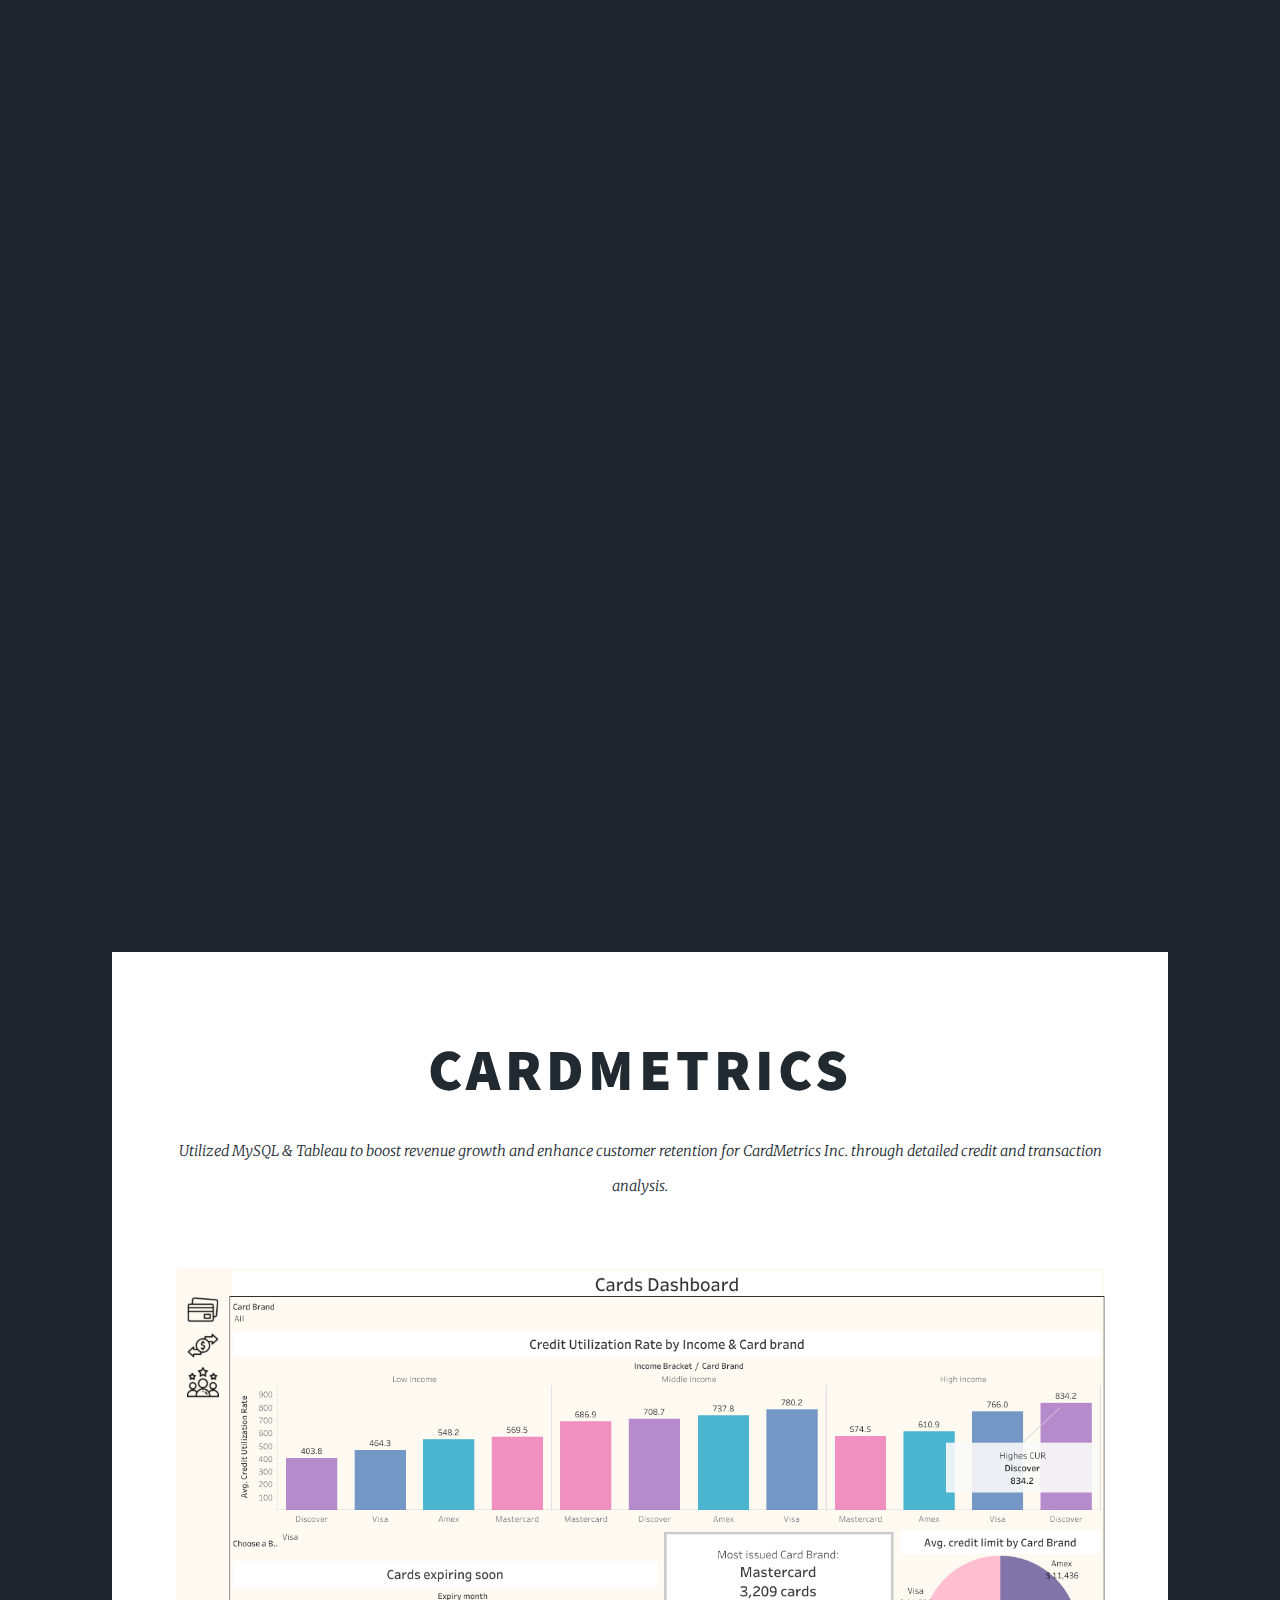
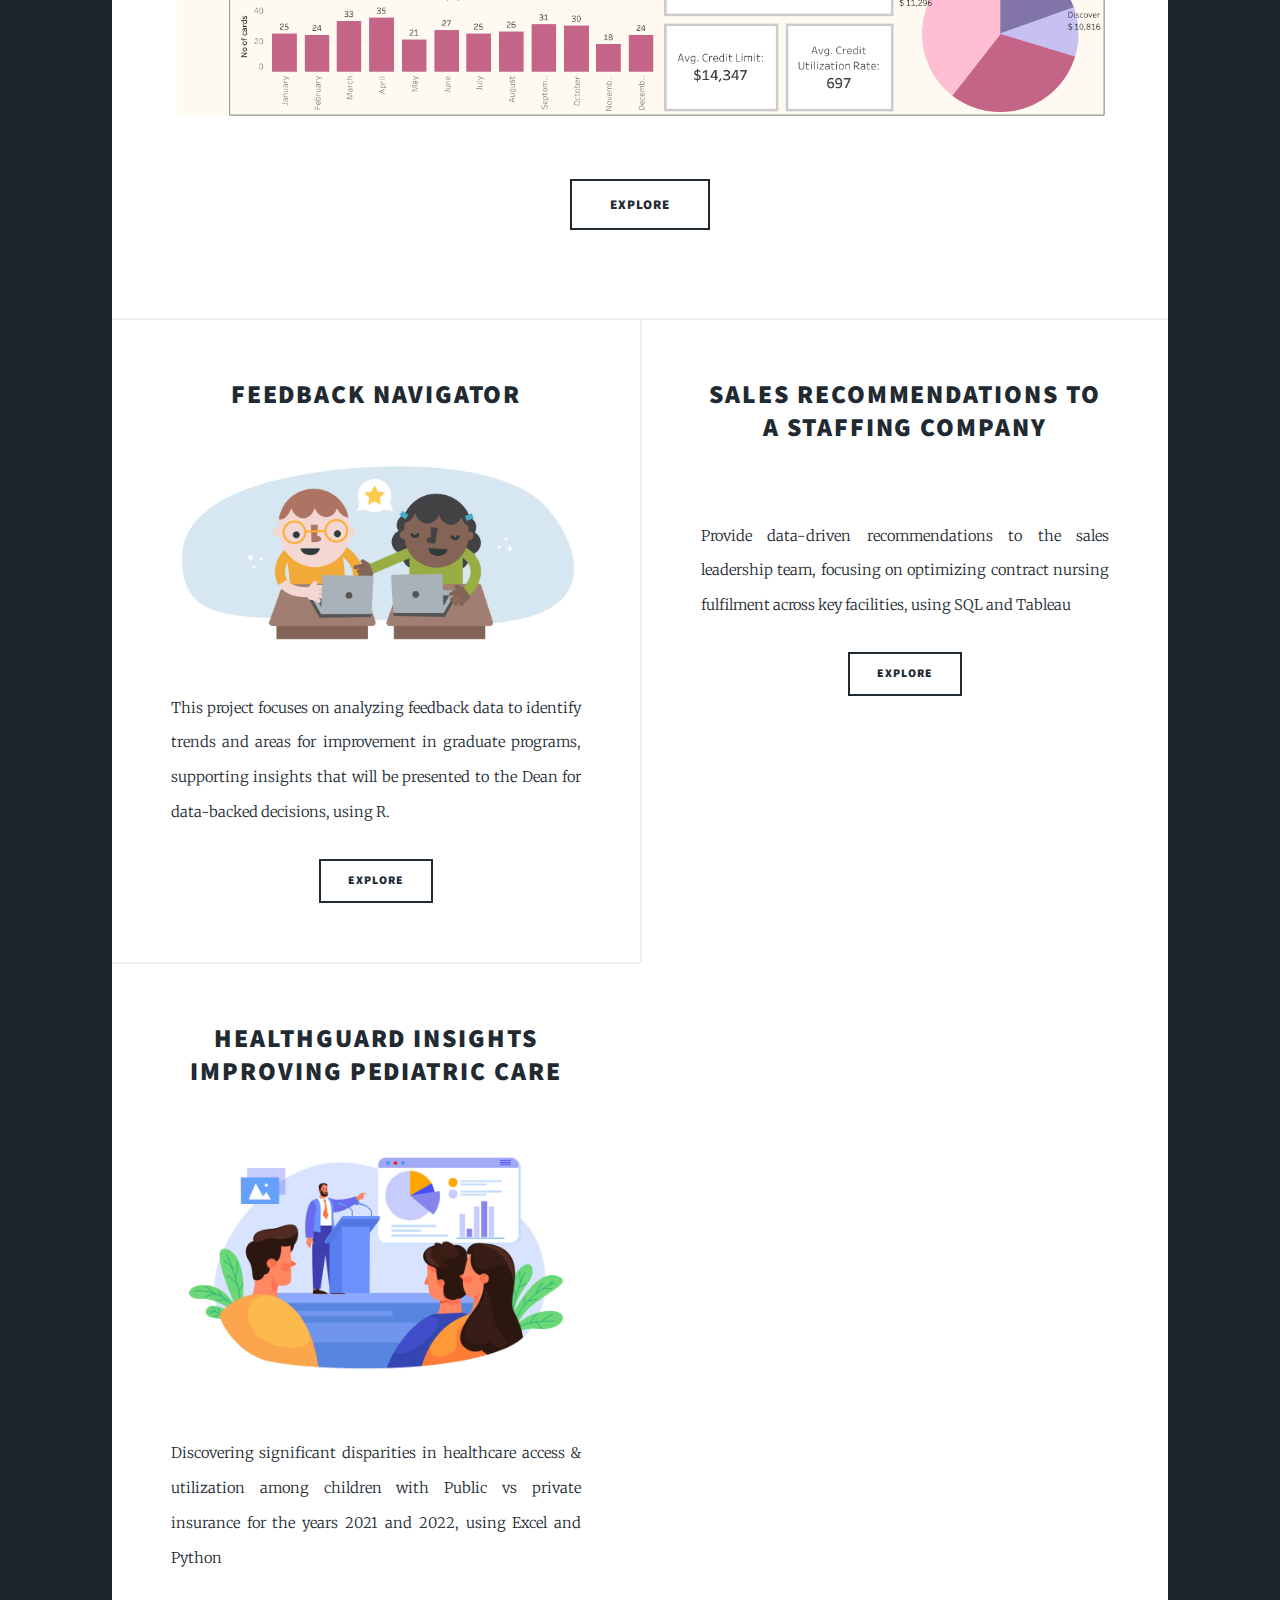
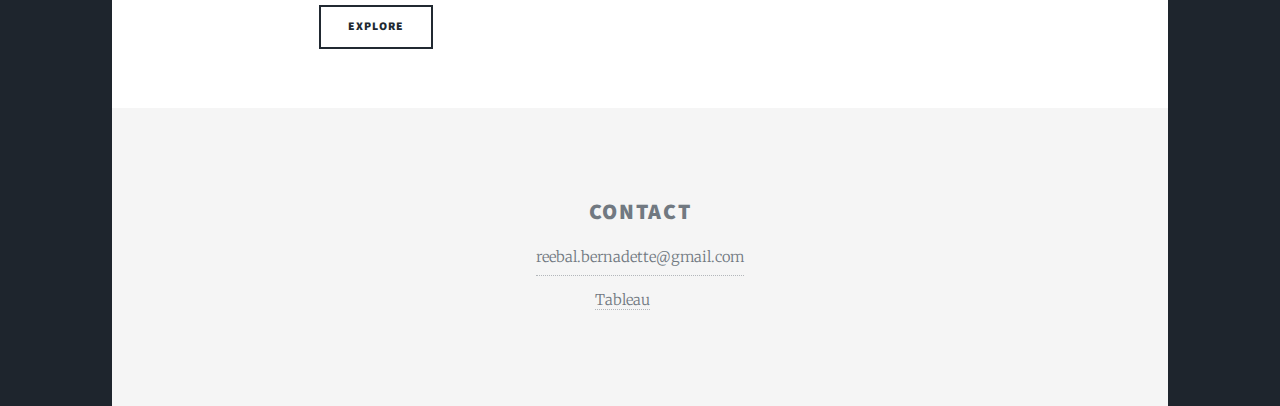
==== commit 78c2429f: "Add files via upload" ====
--- a/index.html
+++ b/index.html
@@ -64,7 +64,7 @@
 							<header class="major">
 								<h2><a href="https://github.com/Reebal/CardMetrics/blob/main/README.md">CardMetrics<br /> 
 								</a></h2>
-								<p>This project focuses on analyzing feedback data to identify trends and areas for improvement in graduate programs, supporting insights that will be presented to the Dean for data-backed decisions, using R.</p>
+								<p>Utilized MySQL & Tableau to boost revenue growth and enhance customer retention for CardMetrics Inc. through detailed credit and transaction analysis.</p>
 							</header>
 							<a href="https://github.com/Reebal/CardMetrics/blob/main/README.md" class="image main"><img src="images/Cards.png" alt="" /></a>
 							<ul class="actions special">
